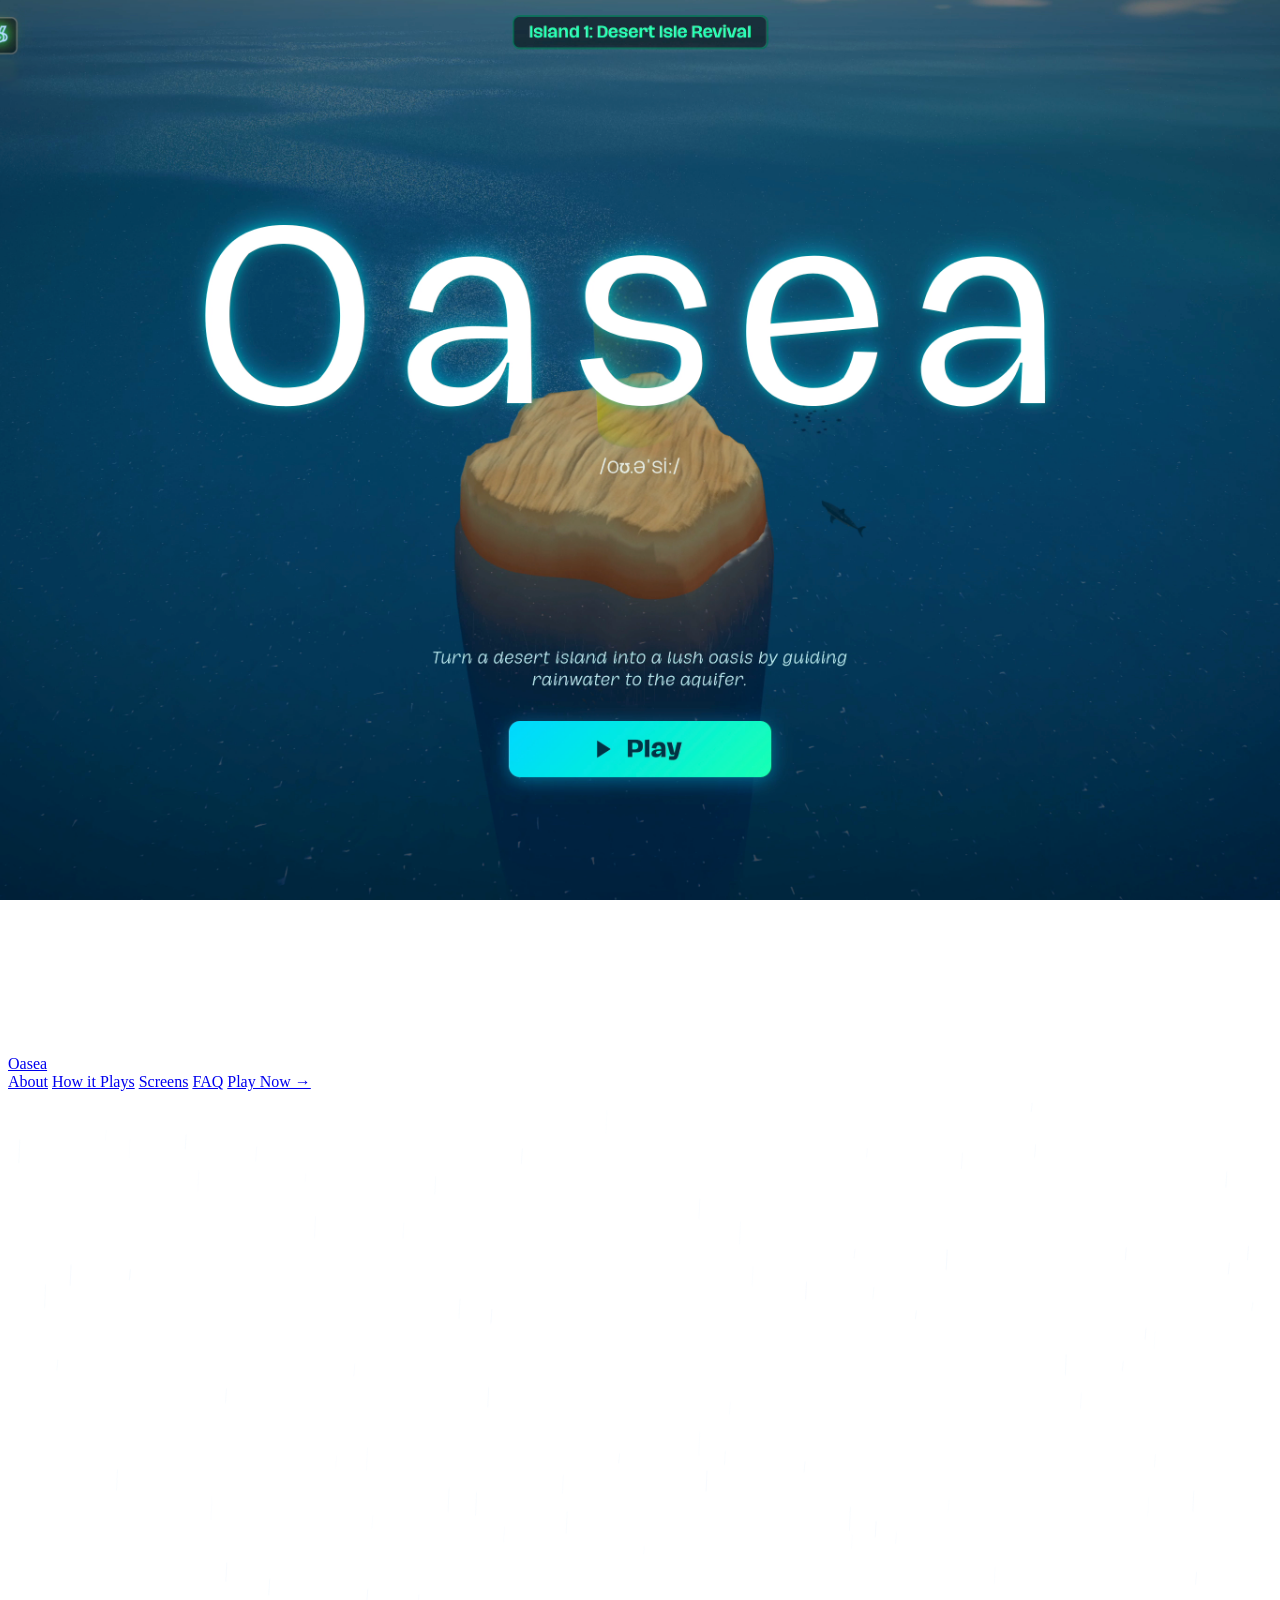
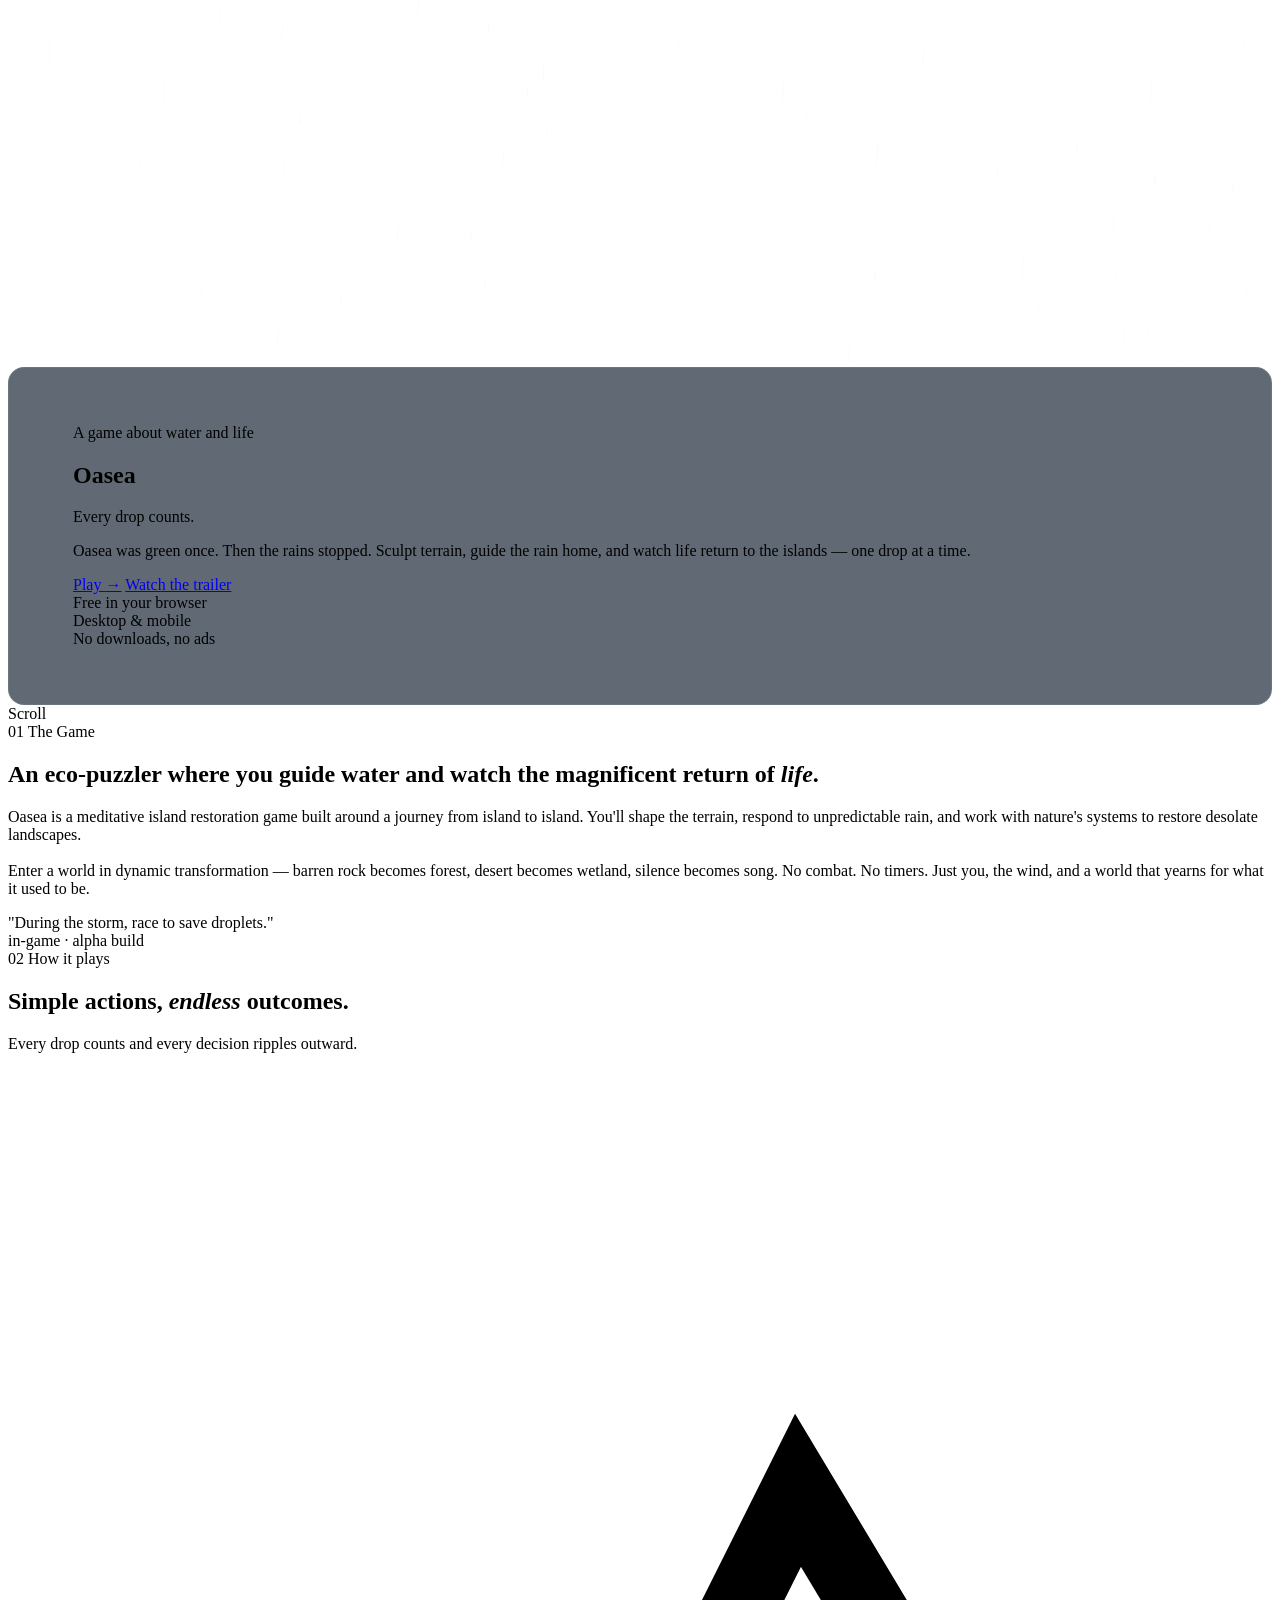
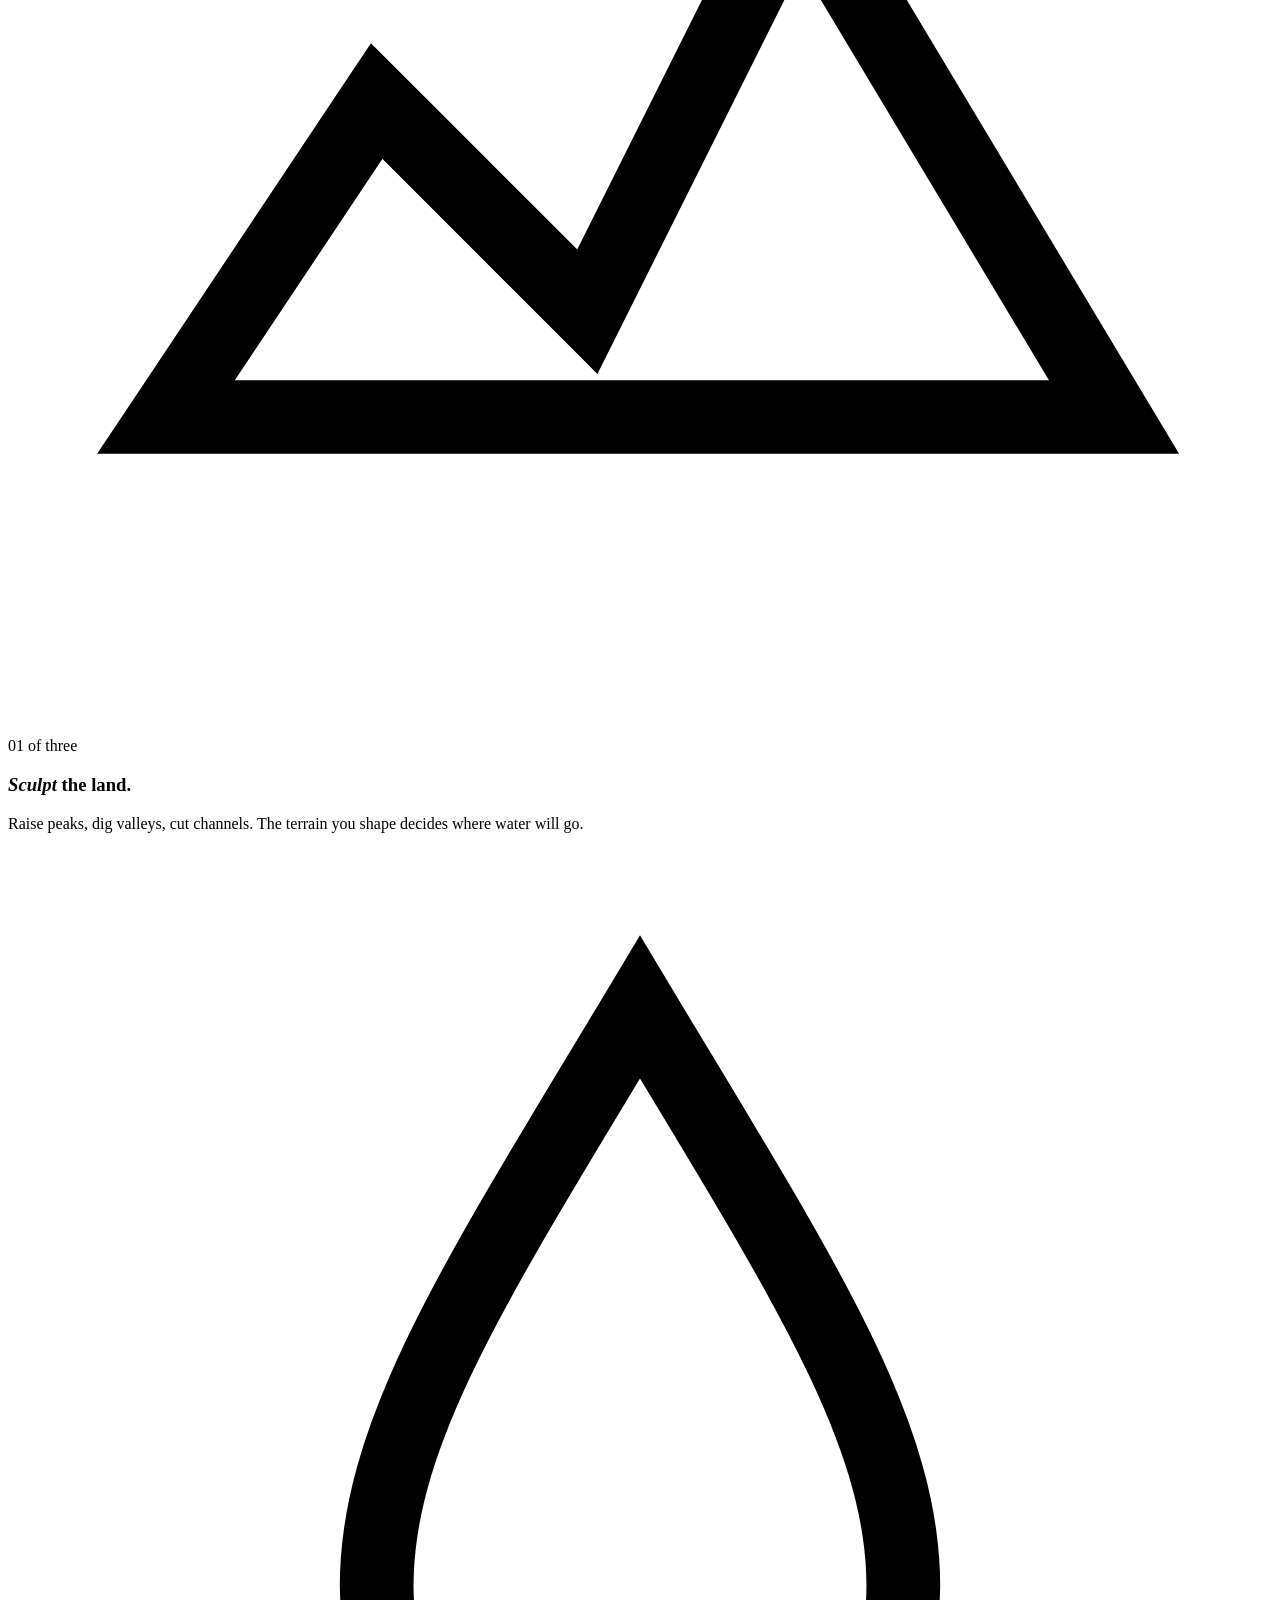
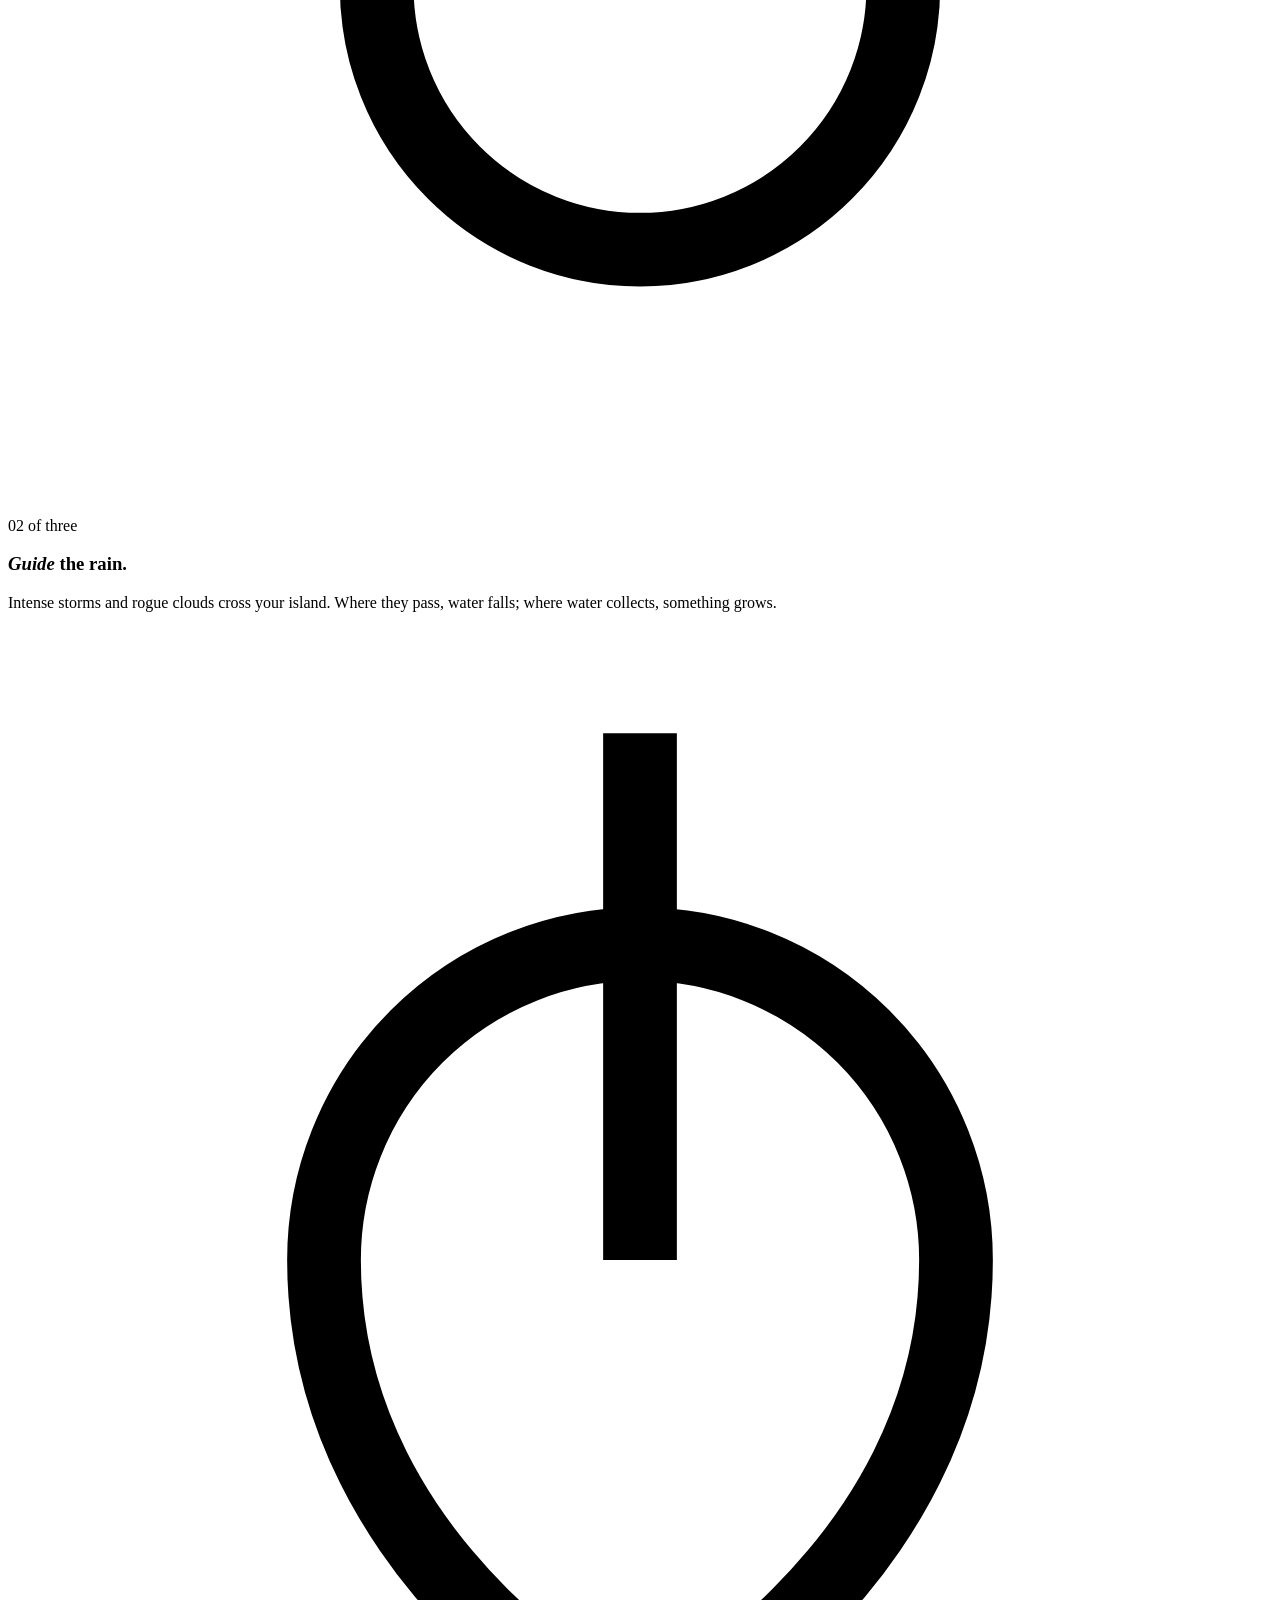
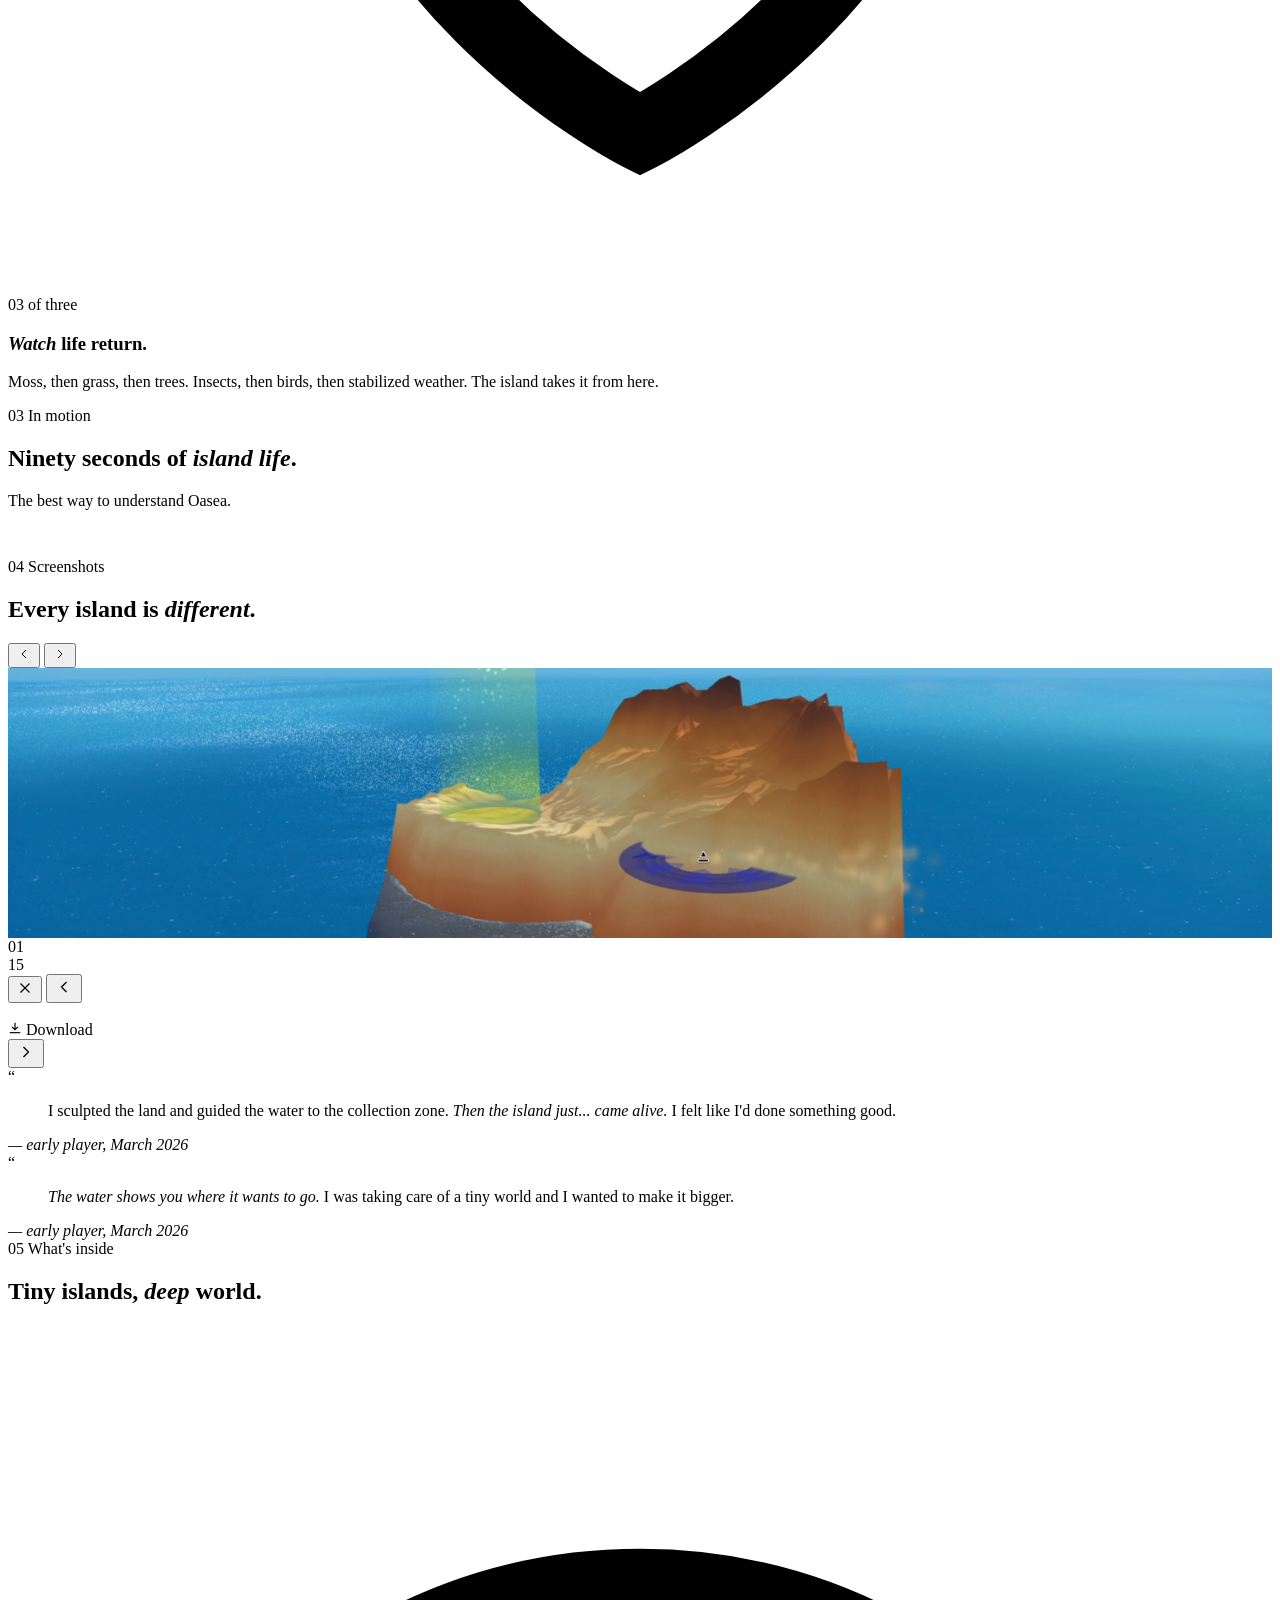
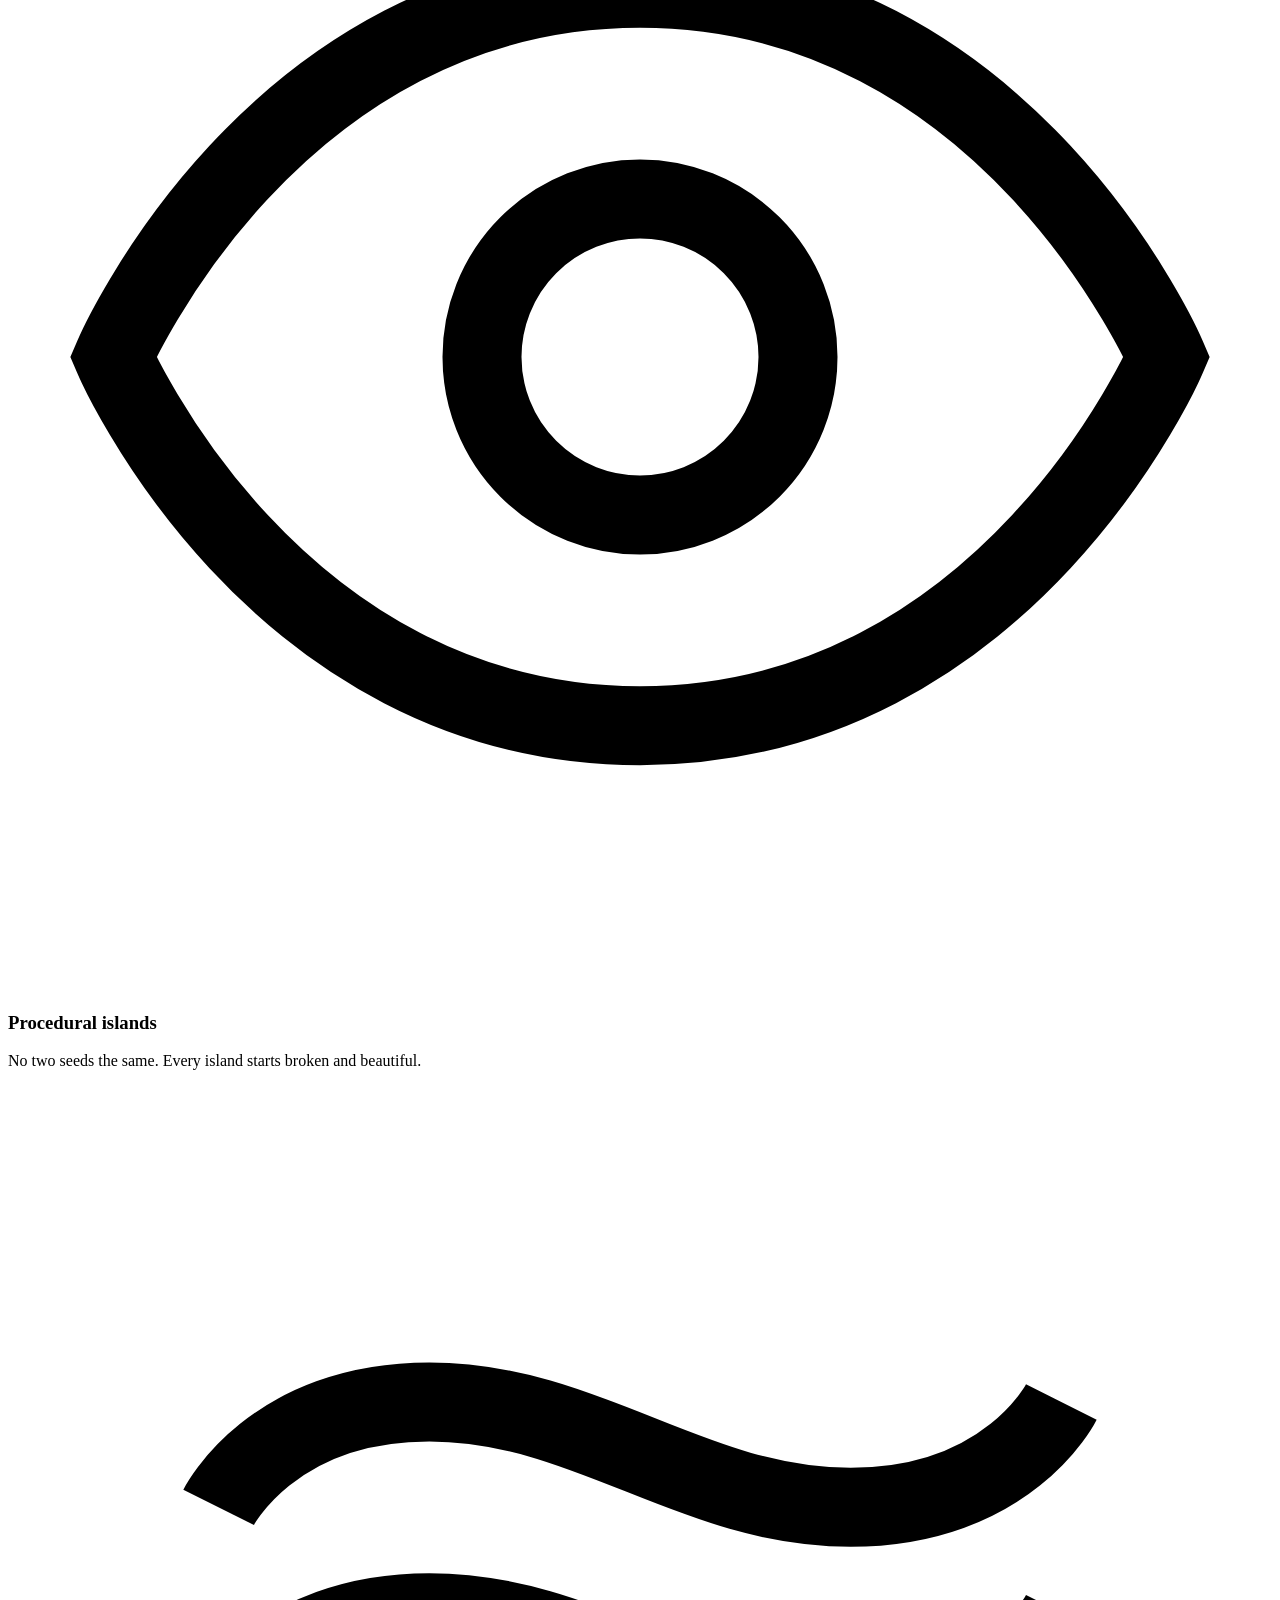
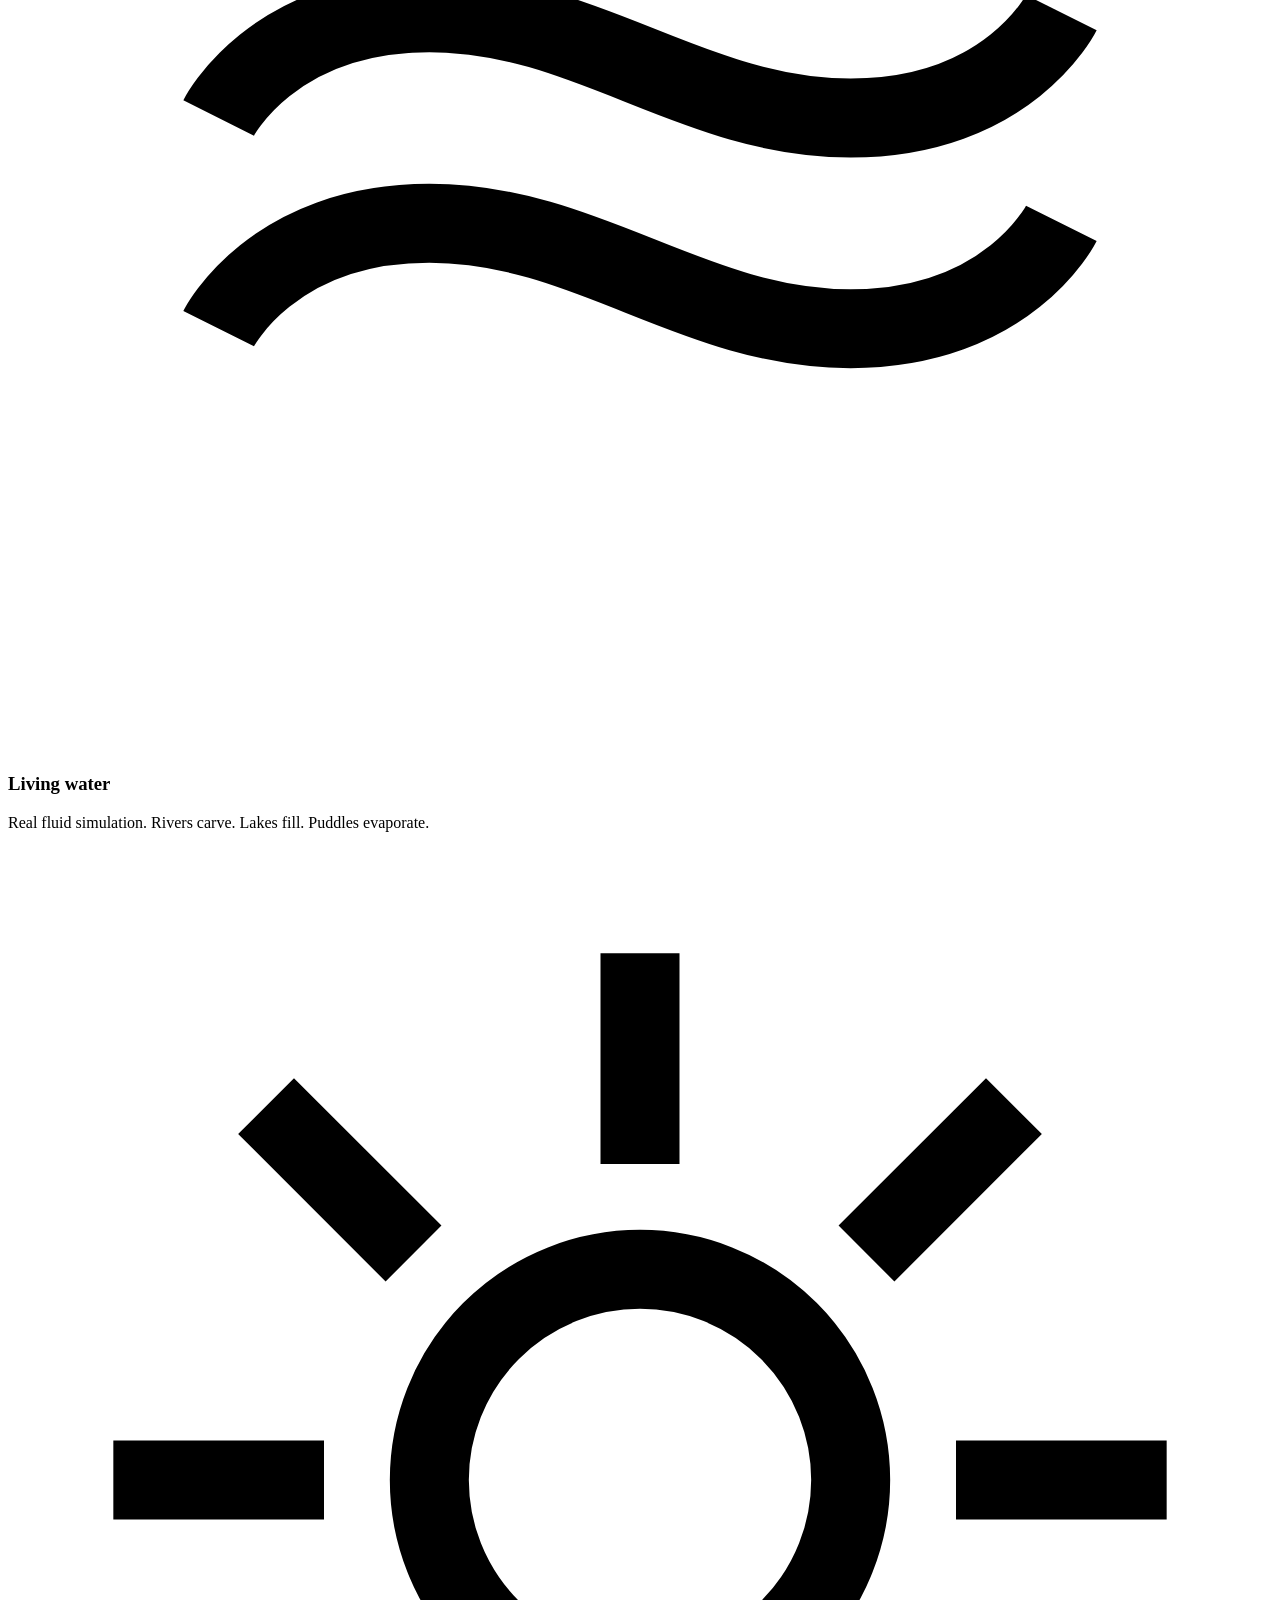
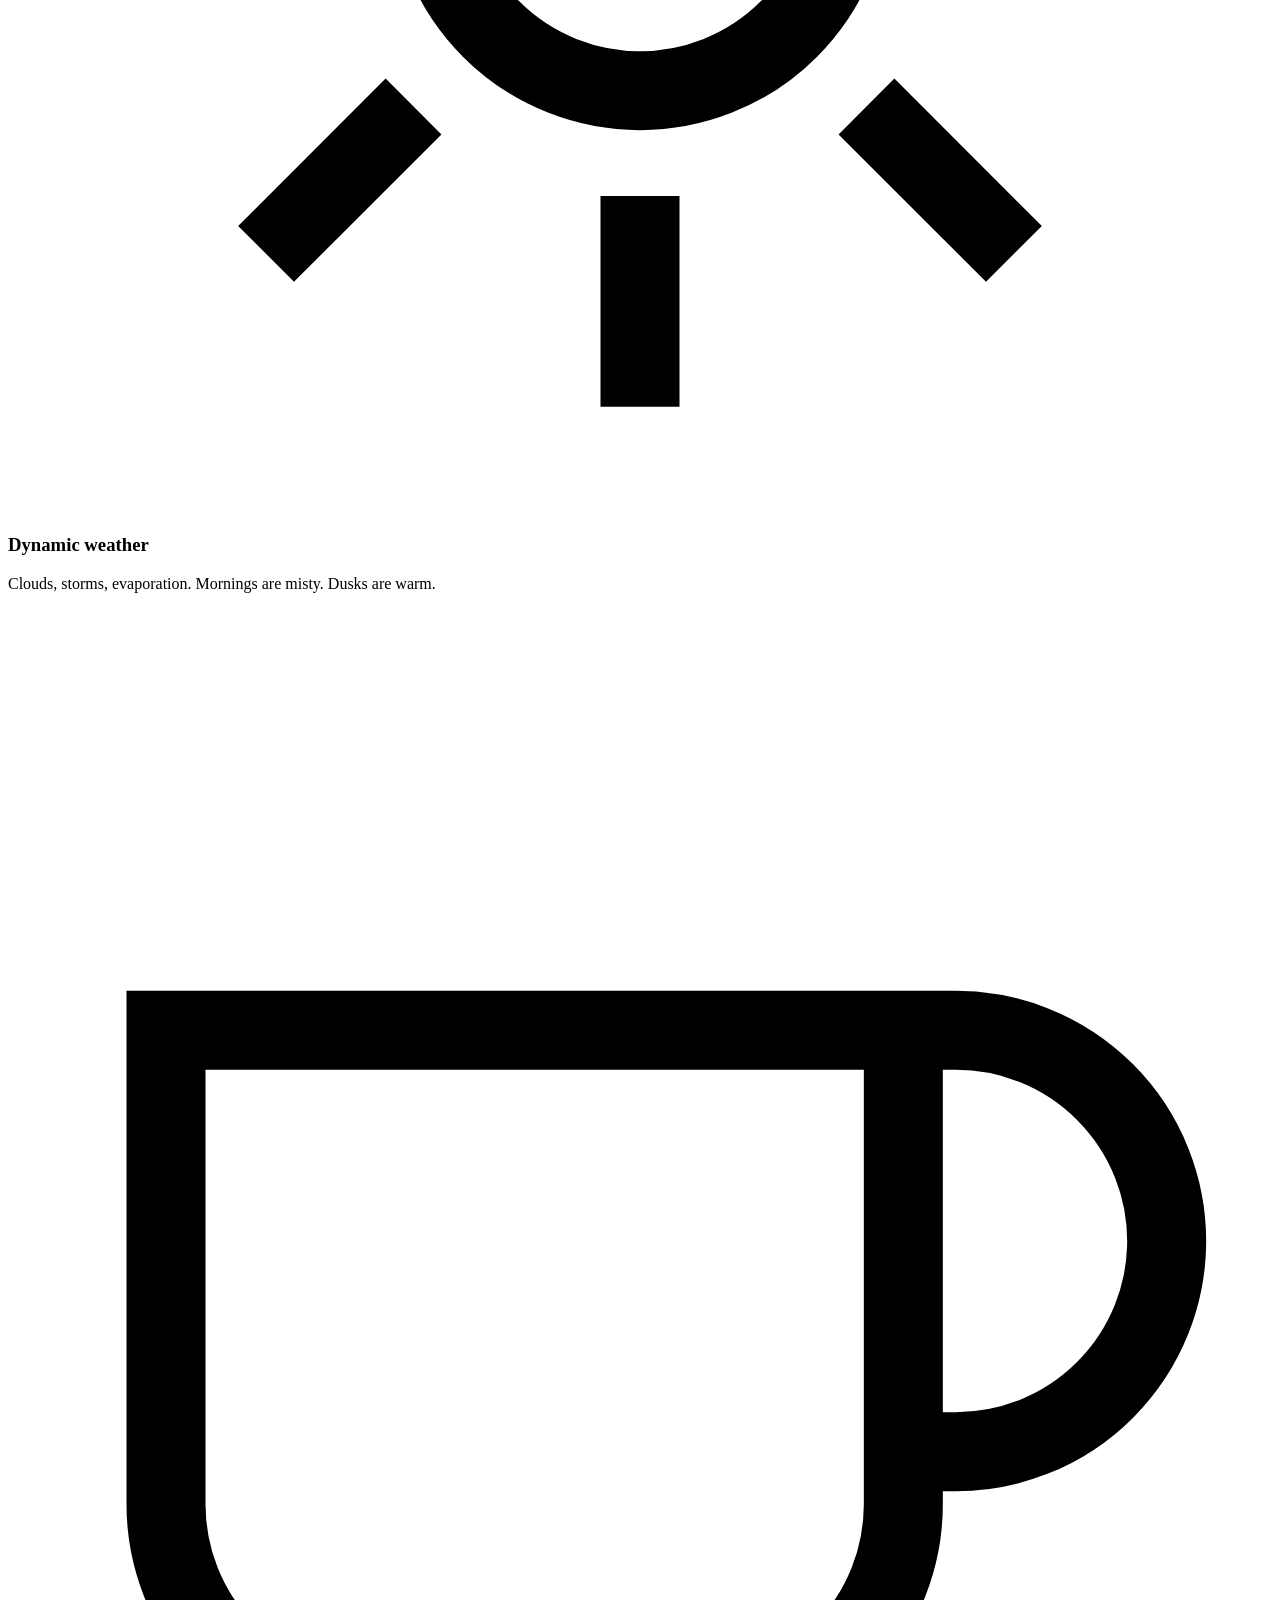
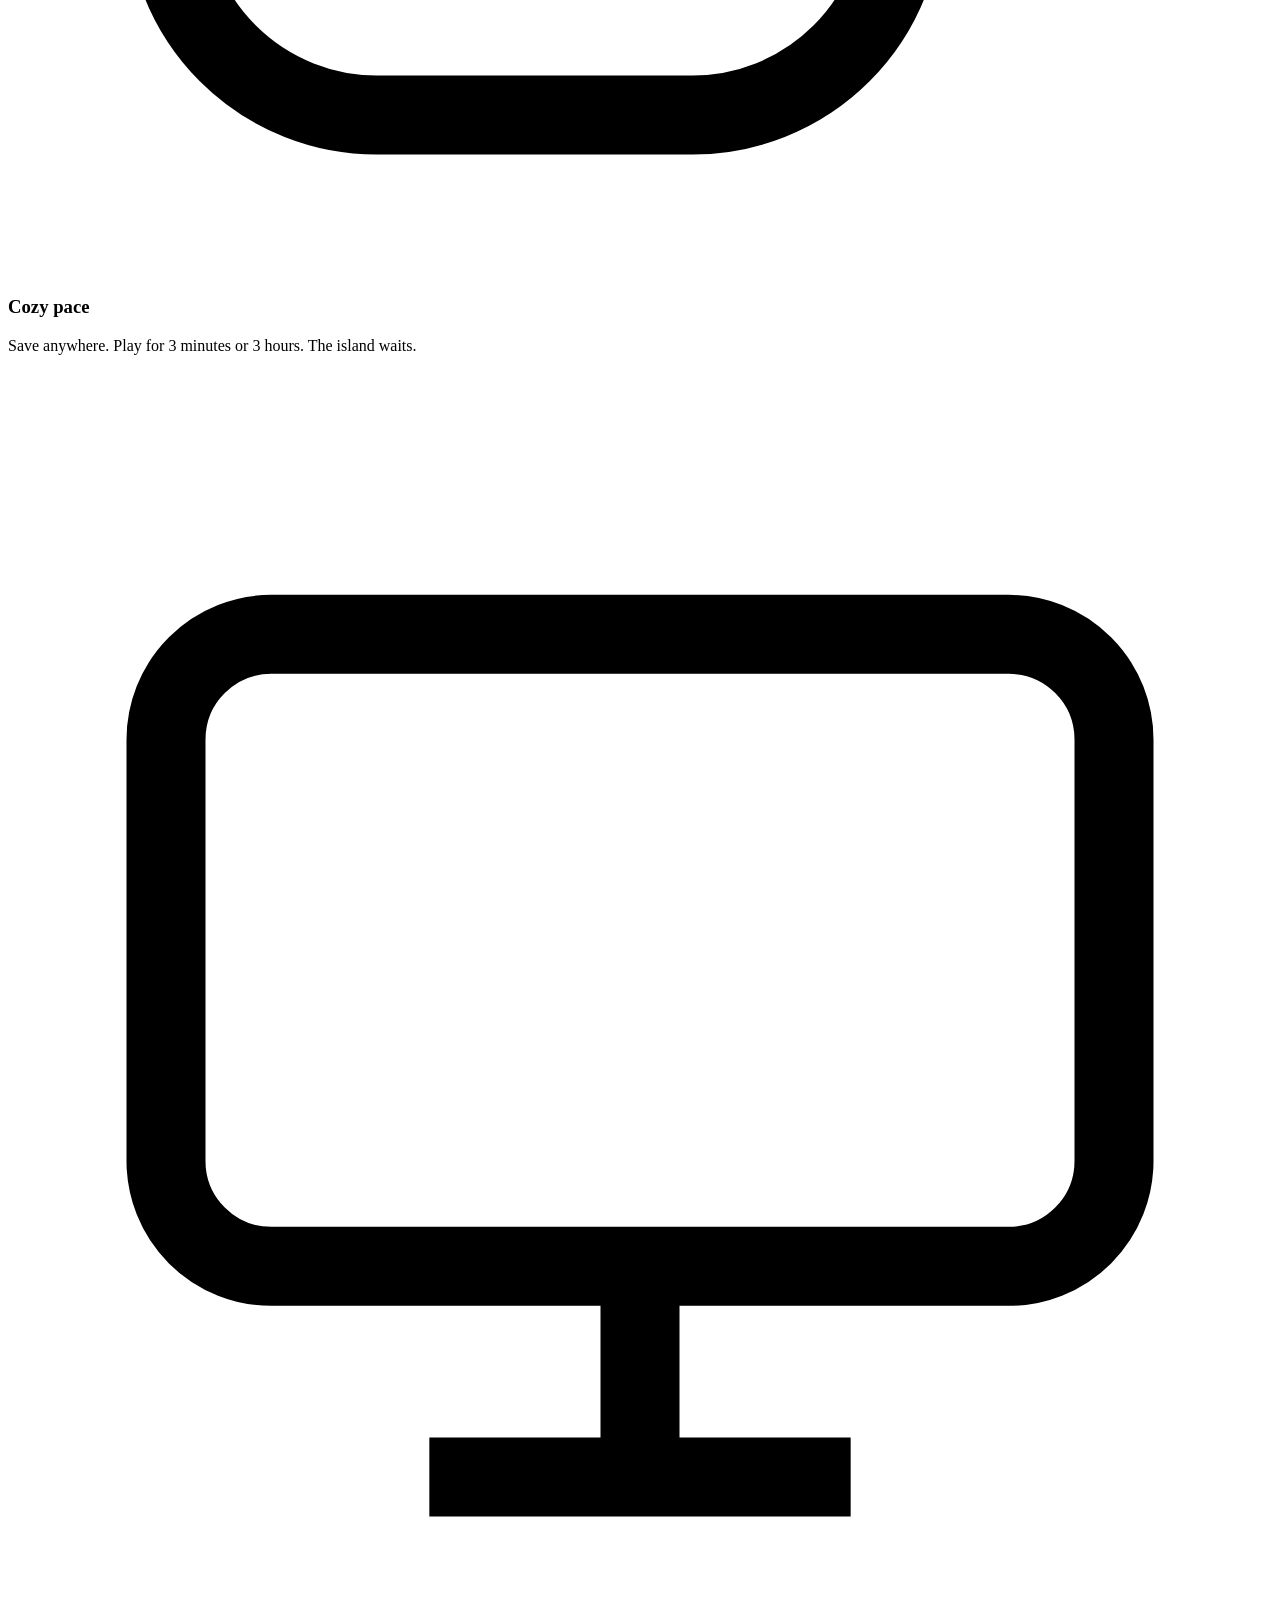
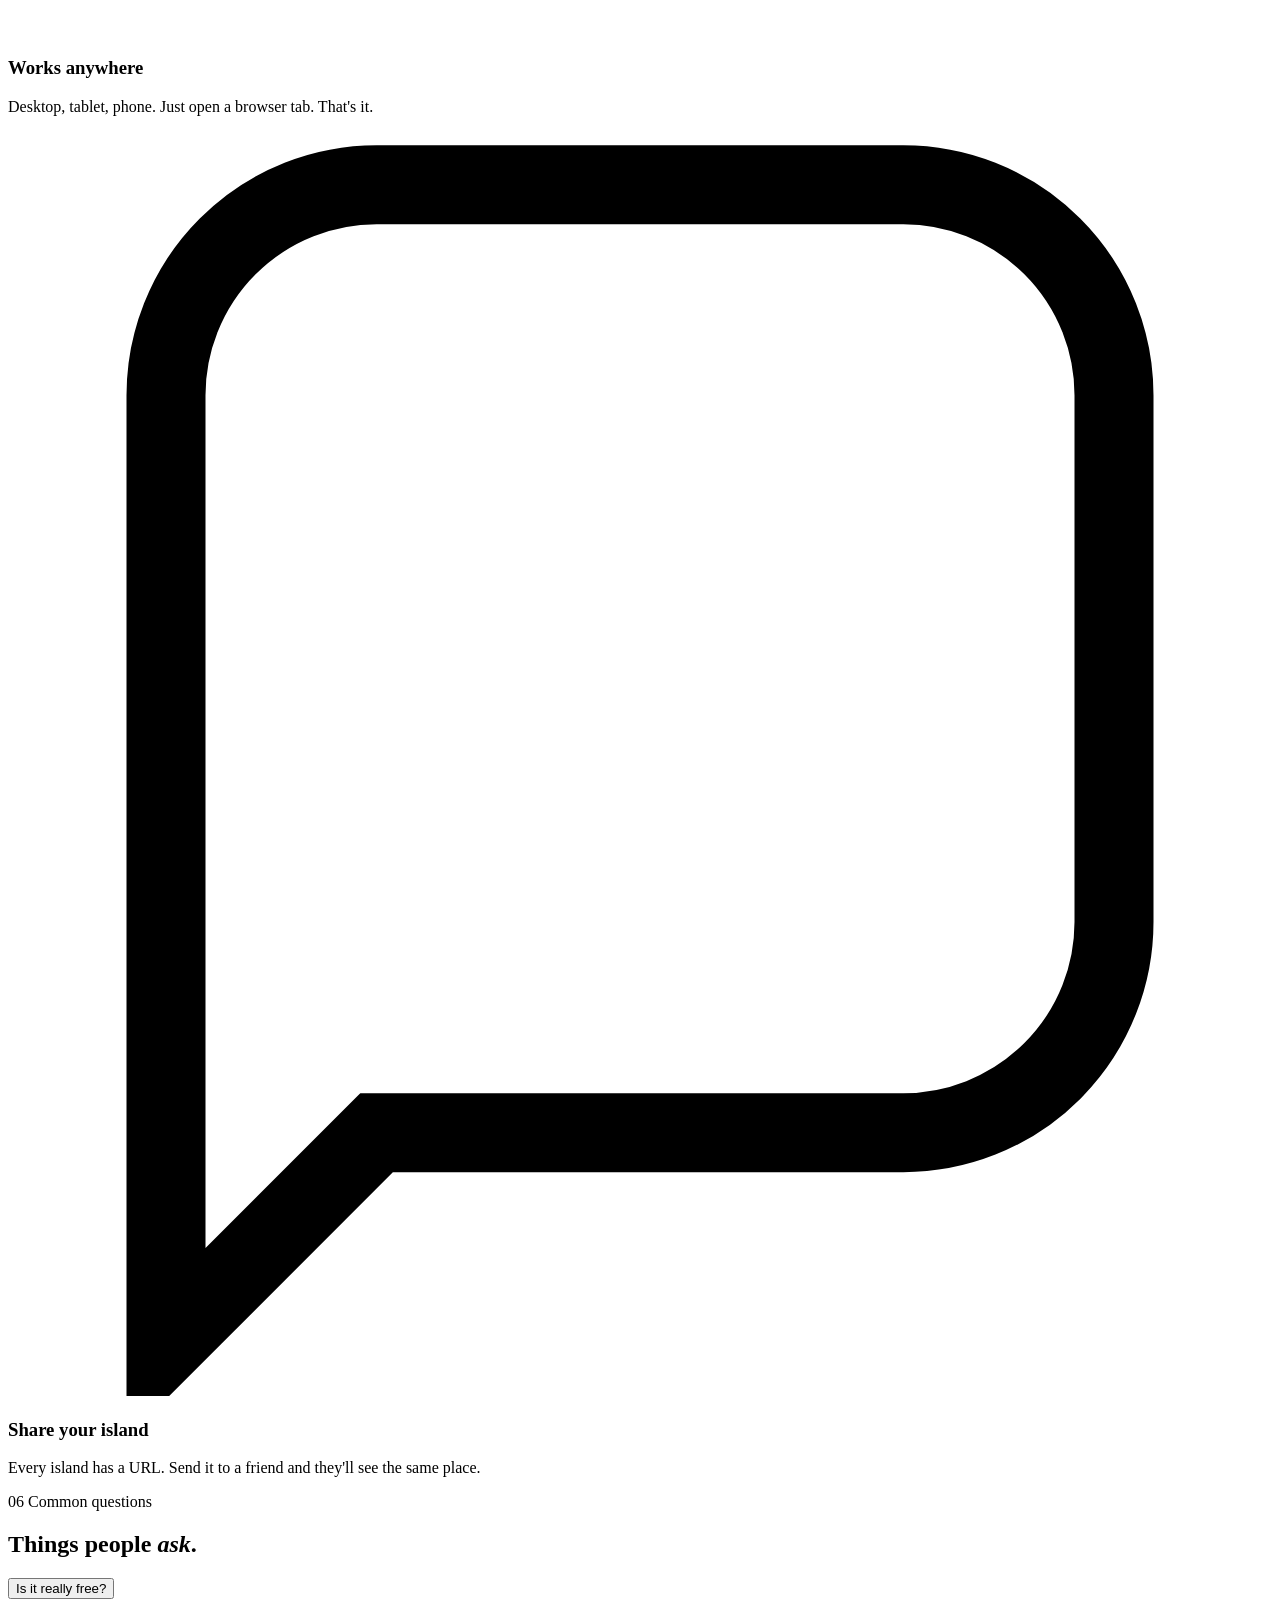
==== about.html @ 09962c12 "about and press-kit" ====
<!DOCTYPE html>
<html lang="en">
<head>
<meta charset="UTF-8">
<meta name="viewport" content="width=device-width, initial-scale=1.0">
<title>Oasea — About</title>
<meta name="description" content="Oasea is a game about water and regeneration. Sculpt terrain, guide the rain, watch life return. Free in your browser.">
<script src="https://code.iconify.design/2/2.0.0/iconify.min.js"></script>
<link rel="stylesheet" href="css/about.css">
</head>
<body>

<!-- NAV -->
<nav class="topnav" id="topnav">
  <a href="#" class="brand">
    <img class="dot" src="img/logo/oasea-logo_drop-icon-white.svg" alt="">
    <span>Oasea</span>
  </a>
  <div class="nav-links">
    <a href="#what">About</a>
    <a href="#loop">How it Plays</a>
    <a href="#gallery">Screens</a>
    <a href="#faq">FAQ</a>
    <a href="https://play.oasea.earth" class="nav-play">Play Now →</a>
  </div>
</nav>

<!-- HERO -->
<section class="hero" id="top">
  <div class="hero-bg" aria-hidden="true">
    <img src="img/about/island-bg.webp" alt="" style="position:absolute;inset:0;width:100%;height:100%;object-fit:cover;opacity:0.45;">
  </div>
  <div class="hero-scrim" aria-hidden="true"></div>
  <canvas id="rain-canvas" aria-hidden="true"></canvas>

  <div class="hero-inner" style="background:rgba(13,27,42,0.65);border-radius:16px;padding:clamp(32px,5vw,56px) clamp(28px,6vw,64px);border:1px solid rgba(232,244,248,0.07);">
    <span class="eyebrow">A game about water and life</span>
    <h1>Oasea</h1>
    <p class="tagline">Every drop counts.</p>
    <p class="pitch">Oasea was green once. Then the rains stopped. Sculpt terrain, guide the rain home, and watch life return to the islands — one drop at a time.</p>
    <div class="cta-row">
      <a href="https://play.oasea.earth" class="btn-primary">Play <span class="arrow">→</span></a>
      <a href="#trailer" class="btn-ghost">Watch the trailer</a>
    </div>
    <div class="hero-meta">
      <div><span class="dot"></span> Free in your browser</div>
      <div><span class="dot"></span> Desktop &amp; mobile</div>
      <div><span class="dot"></span> No downloads, no ads</div>
    </div>
  </div>

  <div class="scroll-cue" aria-hidden="true" style="bottom:10px;">
    <span>Scroll</span>
    <div class="line"></div>
  </div>
</section>

<!-- WHAT IS OASEA -->
<section class="section-light" id="what">
  <div class="wrap">
    <div class="what-grid">
      <div class="what-text">
        <div class="section-label"><span class="num">01</span> The Game</div>
        <h2 class="section-title">An eco-puzzler where you guide water and watch the magnificent return of <em>life</em>.</h2>
        <p class="lede">Oasea is a meditative island restoration game built around a journey from island to island. You'll shape the terrain, respond to unpredictable rain, and work with nature's systems to restore desolate landscapes.</p>
        <p class="lede" style="margin-top: 18px;">Enter a world in dynamic transformation — barren rock becomes forest, desert becomes wetland, silence becomes song. No combat. No timers. Just you, the wind, and a world that yearns for what it used to be.</p>
      </div>
      <div>
        <div class="floating-card">
          <img src="img/about/sculpt-rain.png" alt="Sculpting terrain in the rain" style="position:absolute;inset:0;width:100%;height:100%;object-fit:cover;display:block;">
          <div class="caption">"During the storm, race to save droplets."</div>
          <div class="label">in-game · alpha build</div>
        </div>
      </div>
    </div>
  </div>
</section>

<!-- CORE LOOP -->
<section class="section-light" id="loop" style="padding-top: 0;">
  <div class="wrap">
    <div class="section-label"><span class="num">02</span> How it plays</div>
    <h2 class="section-title">Simple actions, <em>endless</em> outcomes.</h2>
    <p class="lede">Every drop counts and every decision ripples outward.</p>

    <div class="loop-grid">
      <div class="loop-card">
        <svg class="loop-icon" viewBox="0 0 24 24" fill="none" stroke="currentColor" stroke-width="1.4"><path d="M3 18l4-6 4 4 4-8 6 10H3z"/></svg>
        <div class="loop-step">01 <span class="of">of three</span></div>
        <h3><em>Sculpt</em> the land.</h3>
        <p>Raise peaks, dig valleys, cut channels. The terrain you shape decides where water will go.</p>
      </div>
      <div class="loop-card">
        <svg class="loop-icon" viewBox="0 0 24 24" fill="none" stroke="currentColor" stroke-width="1.4"><path d="M12 3c-3 5-5 8-5 11a5 5 0 0 0 10 0c0-3-2-6-5-11z"/></svg>
        <div class="loop-step">02 <span class="of">of three</span></div>
        <h3><em>Guide</em> the rain.</h3>
        <p>Intense storms and rogue clouds cross your island. Where they pass, water falls; where water collects, something grows.</p>
      </div>
      <div class="loop-card">
        <svg class="loop-icon" viewBox="0 0 24 24" fill="none" stroke="currentColor" stroke-width="1.4"><path d="M12 21C12 21 6 18 6 12a6 6 0 0 1 12 0c0 6-6 9-6 9z"/><line x1="12" y1="2" x2="12" y2="12"/></svg>
        <div class="loop-step">03 <span class="of">of three</span></div>
        <h3><em>Watch</em> life return.</h3>
        <p>Moss, then grass, then trees. Insects, then birds, then stabilized weather. The island takes it from here.</p>
      </div>
    </div>
  </div>
</section>

<!-- TRAILER -->
<section class="section-night" id="trailer">
  <div class="wrap">
    <div class="section-label"><span class="num">03</span> In motion</div>
    <h2 class="section-title">Ninety seconds of <em>island life</em>.</h2>
    <p class="lede" style="margin-bottom: 48px;">The best way to understand Oasea.</p>

    <div class="video-wrap" role="button" tabindex="0" aria-label="Play Oasea trailer">
      <img src="img/about/splash-2.png" alt="" style="position:absolute;inset:0;width:100%;height:100%;object-fit:cover;display:block;">
      <div class="play-button" aria-hidden="true"><span class="ring"></span></div>
    </div>
  </div>
</section>

<!-- GALLERY -->
<section class="section-night-2" id="gallery">
  <div class="wrap">
    <div class="gallery-header">
      <div>
        <div class="section-label"><span class="num">04</span> Screenshots</div>
        <h2 class="section-title">Every island is <em>different</em>.</h2>
      </div>
      <div class="gallery-nav">
        <button id="g-prev" aria-label="Previous">
          <svg width="16" height="16" viewBox="0 0 24 24" fill="none" stroke="currentColor" stroke-width="1.5"><path d="M15 18l-6-6 6-6"/></svg>
        </button>
        <button id="g-next" aria-label="Next">
          <svg width="16" height="16" viewBox="0 0 24 24" fill="none" stroke="currentColor" stroke-width="1.5"><path d="M9 18l6-6-6-6"/></svg>
        </button>
      </div>
    </div>

    <div class="marquee">
      <div class="marquee-track" id="marquee-track">
        <!-- filled by JS -->
      </div>
    </div>

    <div class="gallery-counter">
      <span id="g-current">01</span>
      <div class="bar"><span id="g-bar"></span></div>
      <span id="g-total">08</span>
    </div>
  </div>
</section>

<!-- LIGHTBOX -->
<div id="lightbox" aria-modal="true" role="dialog" aria-label="Screenshot viewer">
  <div id="lightbox-backdrop"></div>
  <button id="lightbox-close" aria-label="Close">
    <svg width="18" height="18" viewBox="0 0 24 24" fill="none" stroke="currentColor" stroke-width="1.5"><path d="M18 6L6 18M6 6l12 12"/></svg>
  </button>
  <button id="lightbox-prev" aria-label="Previous">
    <svg width="20" height="20" viewBox="0 0 24 24" fill="none" stroke="currentColor" stroke-width="1.5"><path d="M15 18l-6-6 6-6"/></svg>
  </button>
  <div id="lightbox-content">
    <img id="lightbox-img" src="" alt="">
    <div id="lightbox-caption">
      <span id="lightbox-title"></span>
      <span id="lightbox-meta"></span>
      <a id="lightbox-dl" download aria-label="Download image">
        <svg width="14" height="14" viewBox="0 0 24 24" fill="none" stroke="currentColor" stroke-width="2"><path d="M12 3v10M7 10l5 5 5-5"/><path d="M3 20h18"/></svg>
        Download
      </a>
    </div>
  </div>
  <button id="lightbox-next" aria-label="Next">
    <svg width="20" height="20" viewBox="0 0 24 24" fill="none" stroke="currentColor" stroke-width="1.5"><path d="M9 18l6-6-6-6"/></svg>
  </button>
</div>

<!-- QUOTE / STORY -->
<section class="section-night-2" id="story" style="padding-top: 0;">
  <div class="wrap">
    <div class="quotes-row">
      <div class="quote-wrap" style="text-align:left;">
        <div class="mark">&ldquo;</div>
        <blockquote>I sculpted the land and guided the water to the collection zone. <em>Then the island just... came alive.</em>  I felt like I'd done something good.</blockquote>
        <cite>— early player, March 2026</cite>
      </div>
      <div class="quote-wrap" style="text-align:left;">
        <div class="mark">&ldquo;</div>
        <blockquote><em>The water shows you where it wants to go.</em> I was taking care of a tiny world and I wanted to make it bigger.</blockquote>
        <cite>— early player, March 2026</cite>
      </div>
    </div>
  </div>
</section>

<!-- FEATURES -->
<section class="section-light" id="features">
  <div class="wrap">
    <div class="section-label"><span class="num">05</span> What's inside</div>
    <h2 class="section-title">Tiny islands, <em>deep</em> world.</h2>

    <div class="features-grid">
      <div class="feature">
        <svg class="feature-icon" viewBox="0 0 24 24" fill="none" stroke="currentColor" stroke-width="1.5"><path d="M2 12s3-7 10-7 10 7 10 7-3 7-10 7-10-7-10-7z"/><circle cx="12" cy="12" r="3"/></svg>
        <h3>Procedural islands</h3>
        <p>No two seeds the same. Every island starts broken and beautiful.</p>
      </div>
      <div class="feature">
        <svg class="feature-icon" viewBox="0 0 24 24" fill="none" stroke="currentColor" stroke-width="1.5"><path d="M4 16s1-2 4-2 5 2 8 2 4-2 4-2"/><path d="M4 12s1-2 4-2 5 2 8 2 4-2 4-2"/><path d="M4 8s1-2 4-2 5 2 8 2 4-2 4-2"/></svg>
        <h3>Living water</h3>
        <p>Real fluid simulation. Rivers carve. Lakes fill. Puddles evaporate.</p>
      </div>
      <div class="feature">
        <svg class="feature-icon" viewBox="0 0 24 24" fill="none" stroke="currentColor" stroke-width="1.5"><path d="M12 2v4M12 18v4M4.9 4.9l2.8 2.8M16.3 16.3l2.8 2.8M2 12h4M18 12h4M4.9 19.1l2.8-2.8M16.3 7.7l2.8-2.8"/><circle cx="12" cy="12" r="4"/></svg>
        <h3>Dynamic weather</h3>
        <p>Clouds, storms, evaporation. Mornings are misty. Dusks are warm.</p>
      </div>
      <div class="feature">
        <svg class="feature-icon" viewBox="0 0 24 24" fill="none" stroke="currentColor" stroke-width="1.5"><path d="M17 8h1a4 4 0 0 1 0 8h-1M3 8h14v9a4 4 0 0 1-4 4H7a4 4 0 0 1-4-4V8z"/></svg>
        <h3>Cozy pace</h3>
        <p>Save anywhere. Play for 3 minutes or 3 hours. The island waits.</p>
      </div>
      <div class="feature">
        <svg class="feature-icon" viewBox="0 0 24 24" fill="none" stroke="currentColor" stroke-width="1.5"><rect x="3" y="5" width="18" height="12" rx="2"/><path d="M8 21h8"/><path d="M12 17v4"/></svg>
        <h3>Works anywhere</h3>
        <p>Desktop, tablet, phone. Just open a browser tab. That's it.</p>
      </div>
      <div class="feature">
        <svg class="feature-icon" viewBox="0 0 24 24" fill="none" stroke="currentColor" stroke-width="1.5"><path d="M21 15a4 4 0 0 1-4 4H7l-4 4V5a4 4 0 0 1 4-4h10a4 4 0 0 1 4 4z"/></svg>
        <h3>Share your island</h3>
        <p>Every island has a URL. Send it to a friend and they'll see the same place.</p>
      </div>
    </div>
  </div>
</section>

<!-- FAQ -->
<section class="section-night" id="faq">
  <div class="wrap-narrow">
    <div class="section-label"><span class="num">06</span> Common questions</div>
    <h2 class="section-title">Things people <em>ask</em>.</h2>

    <div class="faq-list" id="faq-list">
      <div class="faq-item open">
        <button class="faq-q"><span>Is it really free?</span><span class="sign"></span></button>
        <div class="faq-a">Yes. Oasea is free to play in any modern browser. No ads, no tracking, no account required. If you love it, there's additional content for purchase. That's the whole business model.</div>
      </div>
      <div class="faq-item">
        <button class="faq-q"><span>Does it save my progress?</span><span class="sign"></span></button>
        <div class="faq-a">Your progress saves locally in your browser automatically. If you create an account (optional, free), it syncs across devices and gets a recovery URL.</div>
      </div>
      <div class="faq-item">
        <button class="faq-q"><span>Will it run on my phone?</span><span class="sign"></span></button>
        <div class="faq-a">If your phone is from the last five years or so, yes. We test on iOS 15+ and Android 10+. It plays beautifully on tablets and desktop.</div>
      </div>
      <div class="faq-item">
        <button class="faq-q"><span>How long is it?</span><span class="sign"></span></button>
        <div class="faq-a">There's approximately 30-45 mins of story mode, then another hour of bonus levels. Most players hit their first restored island in 2–3 minutes. After that, there are daily challenges, and optional level-packs.</div>
      </div>
      <div class="faq-item">
        <button class="faq-q"><span>Who made this?</span><span class="sign"></span></button>
        <div class="faq-a">A very small team at Dlightning Studios. We spent three years crafting an experience that met our standards for quality and accessibility. Additional credits are in the game menu.</div>
      </div>
      <div class="faq-item">
        <button class="faq-q"><span>Is there a mobile app?</span><span class="sign"></span></button>
        <div class="faq-a">Kinda. The browser version works great on all of your internet connected devices. A progressive web app (PWA) install is available, which makes it feel just like a native app.</div>
      </div>
    </div>
  </div>
</section>

<!-- CLOSING / PLAY -->
<section class="section-night-2 closing" id="play">
  <h2>Ready when <em>you are</em>.</h2>
  <p>Visit an island. Wait for the rain. See life return.</p>
  <div class="cta-row" style="justify-content:center;">
    <a href="https://play.oasea.earth" class="btn-primary">Play Oasea <span class="arrow">→</span></a>
    <a href="https://www.instagram.com/oasea_islands/" class="btn-ghost" target="_blank" rel="noopener">
      <span class="iconify" data-icon="mdi:instagram" style="font-size:16px;"></span>
      Follow along
    </a>
  </div>
</section>

<!-- FOOTER -->
<footer>
  <div class="footer-grid">
    <div class="footer-brand">
      <div class="mark">Oasea</div>
      <div class="tag">Every drop counts.</div>
    </div>
    <div>
      <h4>The Game</h4>
      <ul>
        <li><a href="https://play.oasea.earth">Play now</a></li>
        <li><a href="#what">About</a></li>
        <li><a href="#loop">How it plays</a></li>
        <li><a href="#gallery">Screenshots</a></li>
      </ul>
    </div>
    <div>
      <h4>Community</h4>
      <ul>
        <li><a href="https://www.instagram.com/oasea_islands/" target="_blank" rel="noopener">Instagram</a></li>
        <li><a href="#">Discord</a></li>
        <li><a href="#">Share an island</a></li>
      </ul>
    </div>
    <div>
      <h4>Resources</h4>
      <ul>
        <li><a href="press-kit.html">Press kit</a></li>
        <li><a href="/cdn-cgi/l/email-protection#f78785928484b7939b9e909f83999e9990d9988590">Contact</a></li>
        <li><a href="#">Privacy</a></li>
      </ul>
    </div>
  </div>
  <div class="footer-bottom">
    <span>© 2026 Dlightning Studios</span>
    <span>Launched Earth Day, 2026</span>
  </div>
</footer>

<!-- TWEAKS PANEL -->
<div id="tweaks-panel">
  <h4>Tweaks</h4>

  <div class="tweak-row">
    <label>Hero theme</label>
    <div class="tweak-seg" data-key="theme">
      <button data-v="cinematic">Cinematic</button>
      <button data-v="dusk">Dusk</button>
      <button data-v="dawn">Dawn</button>
    </div>
  </div>

  <div class="tweak-row">
    <label>Gallery treatment</label>
    <div class="tweak-seg" data-key="gallery">
      <button data-v="marquee">Marquee</button>
      <button data-v="focus">Focus</button>
      <button data-v="grid">Grid</button>
    </div>
  </div>

  <div class="tweak-row">
    <label>Copy tone</label>
    <div class="tweak-seg" data-key="tone">
      <button data-v="poetic">Poetic</button>
      <button data-v="plain">Plain</button>
    </div>
  </div>

  <div class="tweak-toggle">
    <label style="font-size:10px; letter-spacing:0.2em; text-transform:uppercase; color:rgba(232,244,248,0.5);">Rain</label>
    <div class="tweak-switch on" data-key="rain"></div>
  </div>
</div>

<script data-cfasync="false" src="/cdn-cgi/scripts/5c5dd728/cloudflare-static/email-decode.min.js"></script><script>
  /* ==========================================
     TWEAKABLE DEFAULTS (persisted by host)
     ========================================== */
  const TWEAK_DEFAULTS = /*EDITMODE-BEGIN*/{
    "theme": "cinematic",
    "gallery": "marquee",
    "tone": "poetic",
    "rain": true
  }/*EDITMODE-END*/;

  const state = { ...TWEAK_DEFAULTS };

  /* ==========================================
     SCREENSHOT PLACEHOLDERS
     ========================================== */
  const SHOTS = [
    { title: "Rain over the gap",          meta: "Weather",    img: "img/about/gap-rain.png" },
    { title: "Water pools from above",    meta: "Hydrology",  img: "img/about/birds-eye-pools.png" },
    { title: "Golden hour",               meta: "Scenic",     img: "img/about/golden-hour-sculpt.png" },
    { title: "Manta rays and rainbow",    meta: "Wildlife",   img: "img/about/manta-rainbow.png" },
    { title: "Whales passing by",         meta: "Wildlife",   img: "img/about/whales-magic.png" },
    { title: "Volcanic night chain",      meta: "Lava",       img: "img/about/lava-night-chain.png" },
    { title: "Flight to the island",      meta: "Wildlife",   img: "img/about/flight-to-island.png" },
    { title: "Ancient stepwell",          meta: "Discovery",  img: "img/about/stepwell-golden.png" },
    { title: "Red ring incoming",         meta: "Puzzle",     img: "img/about/red-ring-hit.png" },
    { title: "Sailing down the cliff",    meta: "Scenic",     img: "img/about/sail-down-cliff.png" },
    { title: "Hydro interior",            meta: "Hydrology",  img: "img/about/hydro-interior.png" },
    { title: "Stone barge",               meta: "Scenic",     img: "img/about/stone-barge.png" },
    { title: "Night adrift",               meta: "Scenic",     img: "img/about/adrift-night.png" },
    { title: "Whales in the deep",         meta: "Wildlife",   img: "img/about/whale-deep.png" },
    { title: "Sculpting away",         meta: "Scenic",   img: "img/about/sculpt-up.png" },
  ];

  /* ==========================================
     BUILD GALLERY
     ========================================== */
  const track = document.getElementById('marquee-track');
  SHOTS.forEach((s, i) => {
    const el = document.createElement('div');
    el.className = 'shot';
    el.innerHTML = `
      <img src="${s.img}" alt="${s.title}" style="position:absolute;inset:0;width:100%;height:100%;object-fit:cover;display:block;">
      <a class="shot-dl" href="${s.img}" download title="Download ${s.title}" style="position:absolute;top:12px;right:12px;width:32px;height:32px;border-radius:50%;background:rgba(13,27,42,0.6);border:1px solid rgba(232,244,248,0.2);display:flex;align-items:center;justify-content:center;color:var(--foam);opacity:0;transition:opacity 0.2s ease;">
        <svg width="14" height="14" viewBox="0 0 24 24" fill="none" stroke="currentColor" stroke-width="2"><path d="M12 3v10M7 10l5 5 5-5"/><path d="M3 20h18"/></svg>
      </a>
      <div class="shot-cap">
        <span class="cap-title">${s.title}</span>
        <span class="cap-meta">${s.meta}</span>
      </div>`;
    track.appendChild(el);
  });
  document.getElementById('g-total').textContent = String(SHOTS.length).padStart(2, '0');

  let gIdx = 0;
  function renderGallery() {
    const shots = track.querySelectorAll('.shot');
    if (!shots.length) return;
    const shotW = shots[0].getBoundingClientRect().width + 22;
    if (state.gallery === 'focus') {
      // one centered, others dim
      track.style.transform = `translateX(calc(50% - ${shotW * (gIdx + 0.5) - 11}px))`;
      shots.forEach((s, i) => {
        s.style.opacity = i === gIdx ? '1' : '0.35';
        s.style.transform = i === gIdx ? 'translateY(0) scale(1.02)' : 'translateY(0) scale(0.9)';
      });
    } else if (state.gallery === 'grid') {
      track.style.flexWrap = 'wrap';
      track.style.transform = 'translateX(0)';
      shots.forEach(s => {
        s.style.width = 'calc(33.333% - 15px)';
        s.style.opacity = '1'; s.style.transform = 'none';
      });
    } else {
      // marquee — center the active shot in the visible area
      track.style.flexWrap = 'nowrap';
      shots.forEach(s => { s.style.width = ''; s.style.opacity = '1'; s.style.transform = ''; });
      const paddingLeft = parseFloat(getComputedStyle(marqueeEl).paddingLeft);
      const marqueeWidth = marqueeEl.clientWidth;
      const shotWidth = shotW - 22; // strip the gap
      track.style.transform = `translateX(${marqueeWidth / 2 - paddingLeft - gIdx * shotW - shotWidth / 2}px)`;
    }
    document.getElementById('g-current').textContent = String(gIdx + 1).padStart(2, '0');
    document.getElementById('g-bar').style.width = `${((gIdx + 1) / SHOTS.length) * 100}%`;
  }
  document.getElementById('g-prev').addEventListener('click', () => {
    gIdx = (gIdx - 1 + SHOTS.length) % SHOTS.length;
    renderGallery();
  });
  document.getElementById('g-next').addEventListener('click', () => {
    gIdx = (gIdx + 1) % SHOTS.length;
    renderGallery();
  });

  // Keyboard arrows (gallery — only when lightbox is closed)
  window.addEventListener('keydown', (e) => {
    if (document.getElementById('lightbox').classList.contains('open')) return;
    if (e.key === 'ArrowLeft')  { gIdx = (gIdx - 1 + SHOTS.length) % SHOTS.length; renderGallery(); }
    if (e.key === 'ArrowRight') { gIdx = (gIdx + 1) % SHOTS.length; renderGallery(); }
  });

  // Swipe / drag
  const marqueeEl = document.querySelector('.marquee');
  let dragStartX = null;
  let isDragging = false;

  function onDragStart(x) { dragStartX = x; isDragging = false; }
  function onDragMove(x)  { if (Math.abs(x - dragStartX) > 6) isDragging = true; }
  function onDragEnd(x) {
    if (dragStartX === null) return;
    const delta = dragStartX - x;
    if (Math.abs(delta) > 50) {
      gIdx = delta > 0
        ? (gIdx + 1) % SHOTS.length
        : (gIdx - 1 + SHOTS.length) % SHOTS.length;
      renderGallery();
    }
    dragStartX = null;
  }

  // Touch
  marqueeEl.addEventListener('touchstart', (e) => onDragStart(e.touches[0].clientX), { passive: true });
  marqueeEl.addEventListener('touchmove',  (e) => onDragMove(e.touches[0].clientX),  { passive: true });
  marqueeEl.addEventListener('touchend',   (e) => onDragEnd(e.changedTouches[0].clientX));

  // Mouse drag
  marqueeEl.addEventListener('mousedown', (e) => { onDragStart(e.clientX); marqueeEl.style.cursor = 'grabbing'; });
  window.addEventListener('mousemove', (e) => { if (dragStartX !== null) onDragMove(e.clientX); });
  window.addEventListener('mouseup',   (e) => { onDragEnd(e.clientX); marqueeEl.style.cursor = ''; });
  marqueeEl.addEventListener('click', (e) => { if (isDragging) e.stopPropagation(); }, true);

  // Horizontal scroll (trackpad two-finger swipe)
  // Accumulate deltaX so a light touch doesn't trigger; lock after each advance so one swipe = one slide.
  let wheelAccum = 0;
  let wheelSettleTimer = null;
  let wheelLocked = false;
  marqueeEl.addEventListener('wheel', (e) => {
    if (Math.abs(e.deltaX) < Math.abs(e.deltaY)) return;
    e.preventDefault();
    if (wheelLocked) return;
    wheelAccum += e.deltaX;
    clearTimeout(wheelSettleTimer);
    wheelSettleTimer = setTimeout(() => { wheelAccum = 0; }, 200);
    if (Math.abs(wheelAccum) > 60) {
      gIdx = wheelAccum > 0 ? (gIdx + 1) % SHOTS.length : (gIdx - 1 + SHOTS.length) % SHOTS.length;
      renderGallery();
      wheelAccum = 0;
      wheelLocked = true;
      setTimeout(() => { wheelLocked = false; }, 600);
    }
  }, { passive: false });

  window.addEventListener('resize', renderGallery);
  renderGallery();

  /* ==========================================
     LIGHTBOX
     ========================================== */
  const lightbox     = document.getElementById('lightbox');
  const lbImg        = document.getElementById('lightbox-img');
  const lbTitle      = document.getElementById('lightbox-title');
  const lbMeta       = document.getElementById('lightbox-meta');
  const lbDl         = document.getElementById('lightbox-dl');
  const lbBackdrop   = document.getElementById('lightbox-backdrop');

  function openLightbox(idx) {
    const s = SHOTS[idx];
    lbImg.src = s.img;
    lbImg.alt = s.title;
    lbTitle.textContent = s.title;
    lbMeta.textContent  = s.meta;
    lbDl.href           = s.img;
    lbDl.download       = s.title;
    lightbox.dataset.idx = idx;
    lightbox.classList.add('open');
    document.body.style.overflow = 'hidden';
  }
  function closeLightbox() {
    lightbox.classList.remove('open');
    document.body.style.overflow = '';
  }
  function lbNavigate(dir) {
    const idx = ((+lightbox.dataset.idx + dir) + SHOTS.length) % SHOTS.length;
    openLightbox(idx);
    gIdx = idx;
    renderGallery();
  }

  // Open on shot click (not after a drag)
  track.addEventListener('click', (e) => {
    if (isDragging) return;
    const shot = e.target.closest('.shot');
    if (!shot) return;
    const idx = Array.from(track.children).indexOf(shot);
    if (idx !== -1) openLightbox(idx);
  });

  lbBackdrop.addEventListener('click', closeLightbox);
  document.getElementById('lightbox-close').addEventListener('click', closeLightbox);
  document.getElementById('lightbox-prev').addEventListener('click', () => lbNavigate(-1));
  document.getElementById('lightbox-next').addEventListener('click', () => lbNavigate(1));

  // Keyboard — extend existing keydown handler
  window.addEventListener('keydown', (e) => {
    if (!lightbox.classList.contains('open')) return;
    if (e.key === 'Escape')     closeLightbox();
    if (e.key === 'ArrowLeft')  lbNavigate(-1);
    if (e.key === 'ArrowRight') lbNavigate(1);
  });

  /* ==========================================
     FAQ
     ========================================== */
  document.querySelectorAll('.faq-item').forEach(item => {
    item.querySelector('.faq-q').addEventListener('click', () => {
      const isOpen = item.classList.contains('open');
      document.querySelectorAll('.faq-item').forEach(i => i.classList.remove('open'));
      if (!isOpen) item.classList.add('open');
    });
  });

  /* ==========================================
     NAV SCROLL STATE
     ========================================== */
  const nav = document.getElementById('topnav');
  window.addEventListener('scroll', () => {
    nav.classList.toggle('scrolled', window.scrollY > 40);
  });

  /* ==========================================
     RAIN CANVAS
     ========================================== */
  const canvas = document.getElementById('rain-canvas');
  const ctx = canvas.getContext('2d');
  let drops = [];
  let rainOn = true;
  let rafId = null;

  function sizeCanvas() {
    const hero = document.querySelector('.hero');
    if (!hero) return;
    const r = hero.getBoundingClientRect();
    canvas.width = r.width * devicePixelRatio;
    canvas.height = r.height * devicePixelRatio;
    canvas.style.width = r.width + 'px';
    canvas.style.height = r.height + 'px';
    ctx.setTransform(devicePixelRatio, 0, 0, devicePixelRatio, 0, 0);
  }
  function initDrops() {
    const count = Math.min(140, Math.floor(window.innerWidth / 8));
    drops = [];
    for (let i = 0; i < count; i++) {
      drops.push({
        x: Math.random() * window.innerWidth,
        y: Math.random() * window.innerHeight,
        len: 8 + Math.random() * 16,
        speed: 2 + Math.random() * 3.5,
        alpha: 0.15 + Math.random() * 0.35,
      });
    }
  }
  function rainStep() {
    if (!rainOn) { rafId = null; return; }
    ctx.clearRect(0, 0, canvas.width, canvas.height);
    ctx.strokeStyle = 'rgba(220, 235, 250, 0.5)';
    ctx.lineWidth = 1;
    drops.forEach(d => {
      ctx.globalAlpha = d.alpha;
      ctx.beginPath();
      ctx.moveTo(d.x, d.y);
      ctx.lineTo(d.x - 1, d.y + d.len);
      ctx.stroke();
      d.y += d.speed;
      d.x -= 0.3;
      if (d.y > window.innerHeight) {
        d.y = -d.len;
        d.x = Math.random() * (window.innerWidth + 100);
      }
    });
    ctx.globalAlpha = 1;
    rafId = requestAnimationFrame(rainStep);
  }
  function startRain() {
    if (rafId) return;
    rainOn = true;
    rainStep();
  }
  function stopRain() {
    rainOn = false;
    ctx.clearRect(0, 0, canvas.width, canvas.height);
  }
  sizeCanvas();
  initDrops();
  startRain();
  window.addEventListener('resize', () => {
    sizeCanvas();
    initDrops();
  });

  /* ==========================================
     TWEAKS
     ========================================== */
  const tweaksPanel = document.getElementById('tweaks-panel');

  function applyTheme(theme) {
    const bg = document.querySelector('.hero-bg');
    if (!bg) return;
    if (theme === 'dusk') {
      bg.style.background = `
        radial-gradient(ellipse 80% 60% at 30% 40%, rgba(224, 123, 63, 0.45), transparent 60%),
        radial-gradient(ellipse 70% 50% at 75% 60%, rgba(200, 169, 110, 0.4), transparent 60%),
        linear-gradient(160deg, #2a1a10 0%, #c8704a 30%, #7a3420 60%, #1a0f14 100%)
      `;
    } else if (theme === 'dawn') {
      bg.style.background = `
        radial-gradient(ellipse 80% 60% at 30% 30%, rgba(255, 200, 150, 0.5), transparent 60%),
        radial-gradient(ellipse 70% 50% at 75% 60%, rgba(150, 200, 220, 0.35), transparent 60%),
        linear-gradient(160deg, #2a3448 0%, #c8a08a 30%, #7a8ea4 60%, #1a2838 100%)
      `;
    } else {
      bg.style.background = ''; // back to CSS
    }
  }

  const PLAIN_COPY = {
    '.hero h1': 'Oasea',
    '.hero .tagline': 'A cozy island-building game. Free in your browser.',
    '.hero .pitch': 'Shape terrain, route rainfall, and watch an ecosystem rebuild itself. No timers, no combat, no ads — just a quiet sandbox that works on any device.'
  };
  const POETIC_COPY = {
    '.hero h1': 'Oasea',
    '.hero .tagline': 'Every drop counts.',
    '.hero .pitch': "Oasea was green once. Then the rains stopped. Sculpt terrain, guide the rain home, and watch life return to the islands — one drop at a time."
  };
  function applyTone(tone) {
    const map = tone === 'plain' ? PLAIN_COPY : POETIC_COPY;
    Object.entries(map).forEach(([sel, txt]) => {
      const el = document.querySelector(sel);
      if (el) el.textContent = txt;
    });
  }

  function applyGallery() { renderGallery(); }

  function applyRain(on) {
    if (on) startRain(); else stopRain();
  }

  function applyAll() {
    applyTheme(state.theme);
    applyTone(state.tone);
    applyGallery();
    applyRain(state.rain);

    // reflect UI
    document.querySelectorAll('.tweak-seg').forEach(seg => {
      const key = seg.dataset.key;
      seg.querySelectorAll('button').forEach(b => {
        b.classList.toggle('on', b.dataset.v === state[key]);
      });
    });
    document.querySelectorAll('.tweak-switch').forEach(sw => {
      const key = sw.dataset.key;
      sw.classList.toggle('on', !!state[key]);
    });
  }
  applyAll();

  function setTweak(key, value) {
    state[key] = value;
    applyAll();
    try {
      window.parent.postMessage({ type: '__edit_mode_set_keys', edits: { [key]: value } }, '*');
    } catch (e) {}
  }

  document.querySelectorAll('.tweak-seg button').forEach(btn => {
    btn.addEventListener('click', () => {
      const key = btn.parentElement.dataset.key;
      setTweak(key, btn.dataset.v);
    });
  });
  document.querySelectorAll('.tweak-switch').forEach(sw => {
    sw.addEventListener('click', () => {
      const key = sw.dataset.key;
      setTweak(key, !state[key]);
    });
  });

  // Edit-mode protocol (register listener FIRST, then announce)
  window.addEventListener('message', (e) => {
    if (!e.data || !e.data.type) return;
    if (e.data.type === '__activate_edit_mode') {
      tweaksPanel.classList.add('visible');
    } else if (e.data.type === '__deactivate_edit_mode') {
      tweaksPanel.classList.remove('visible');
    }
  });
  try {
    window.parent.postMessage({ type: '__edit_mode_available' }, '*');
  } catch (e) {}

</script>
</body>
</html>
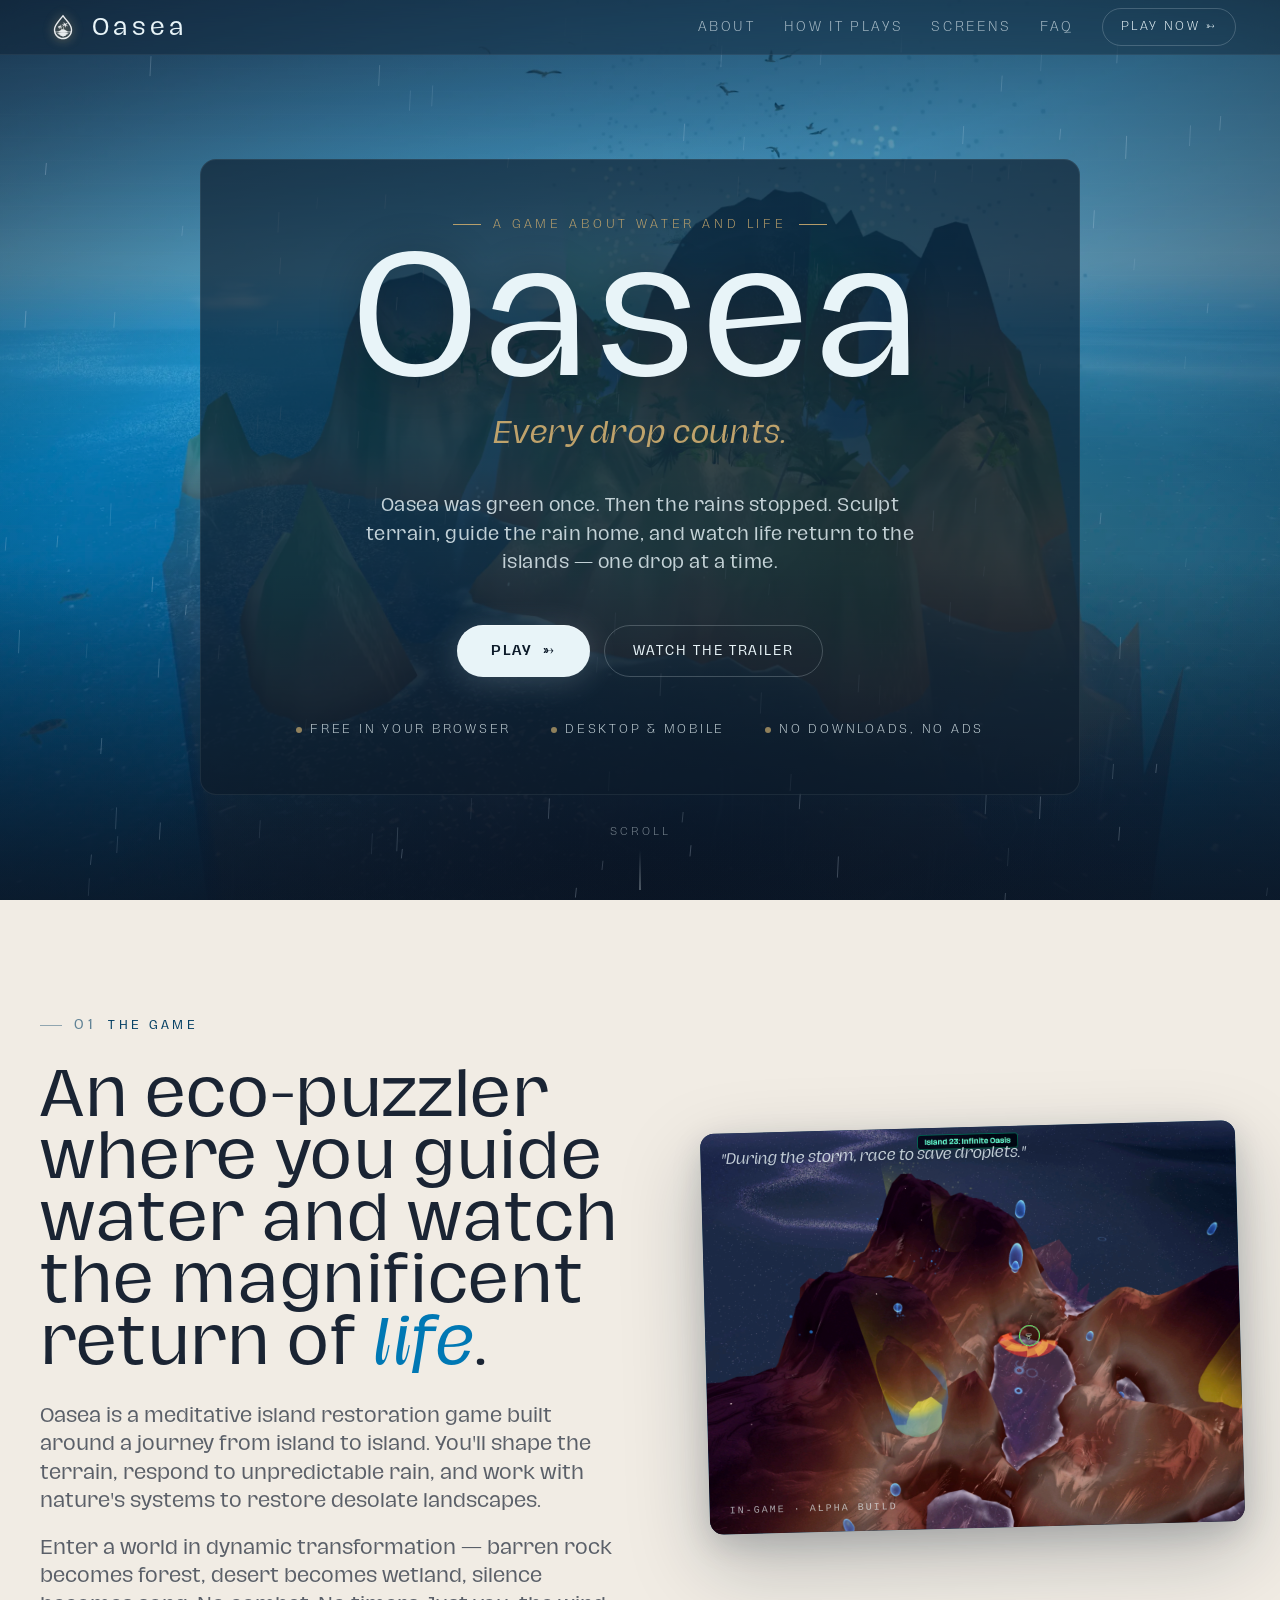
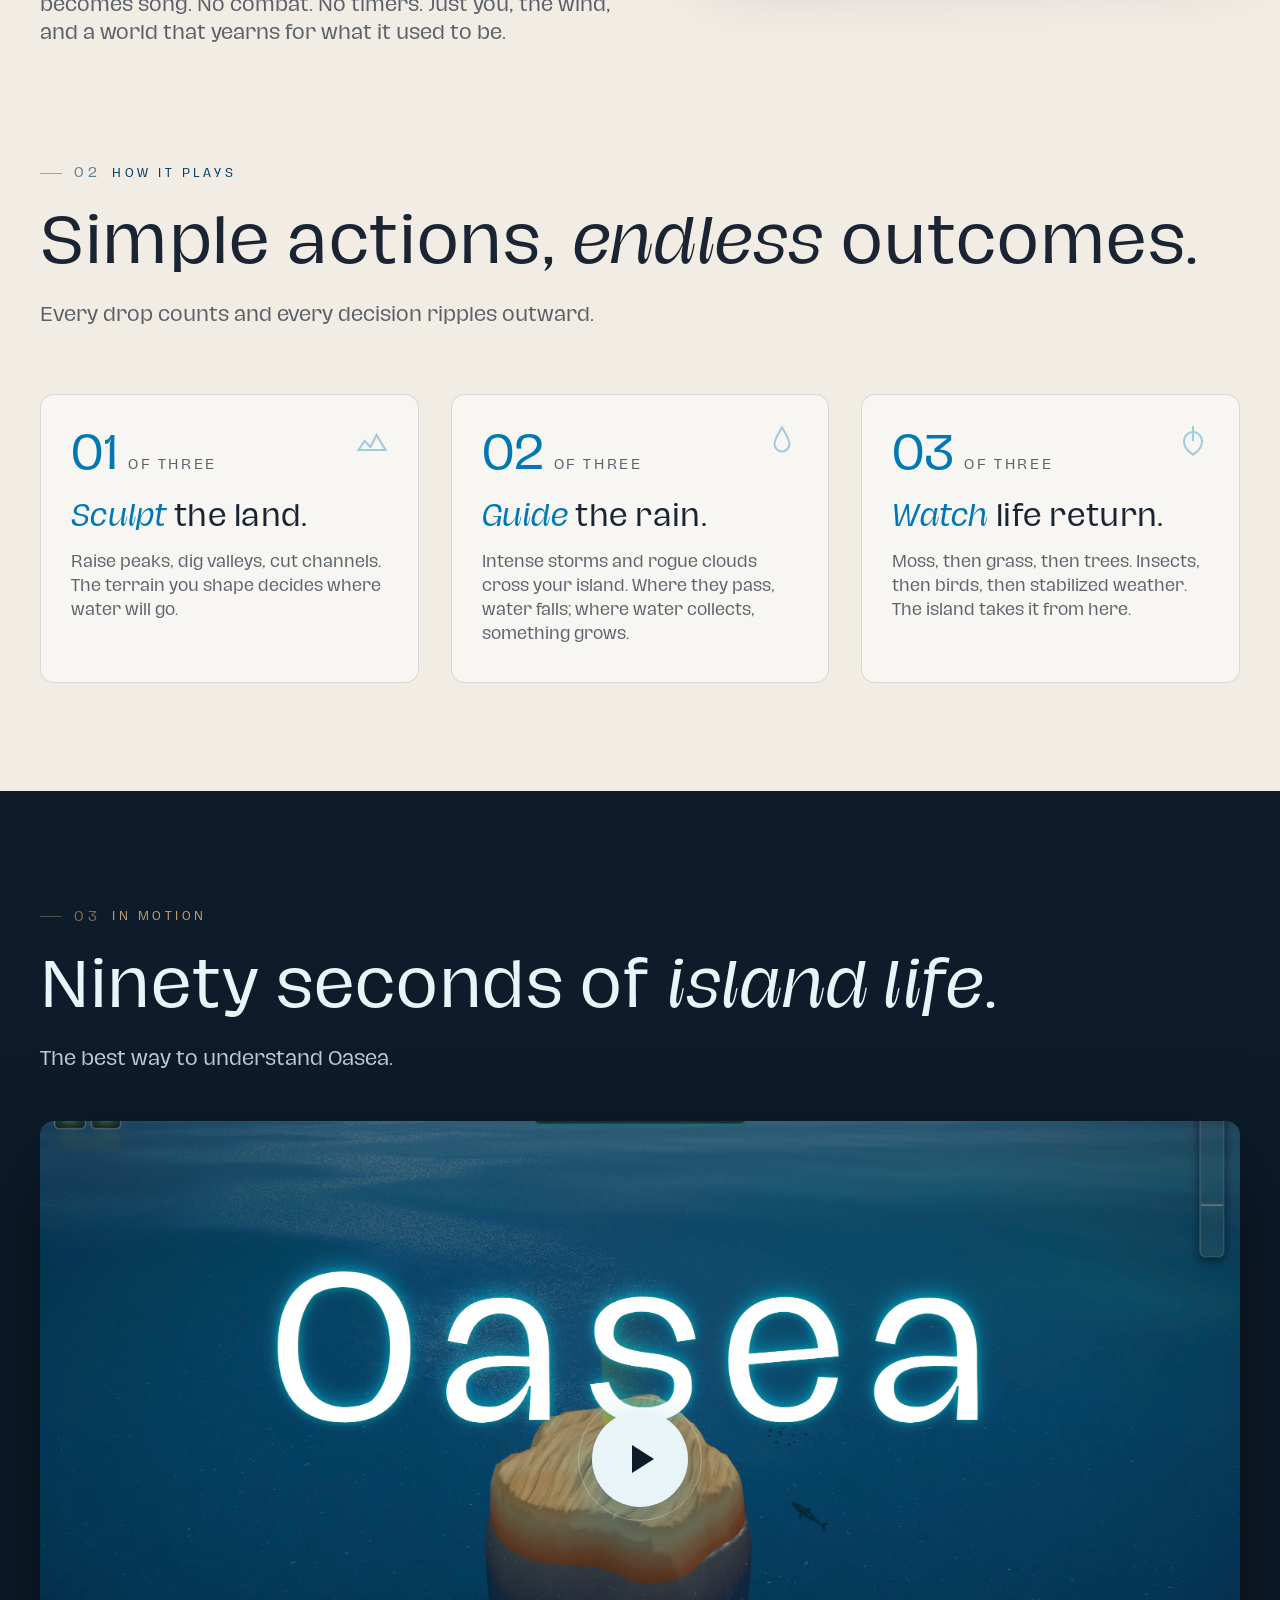
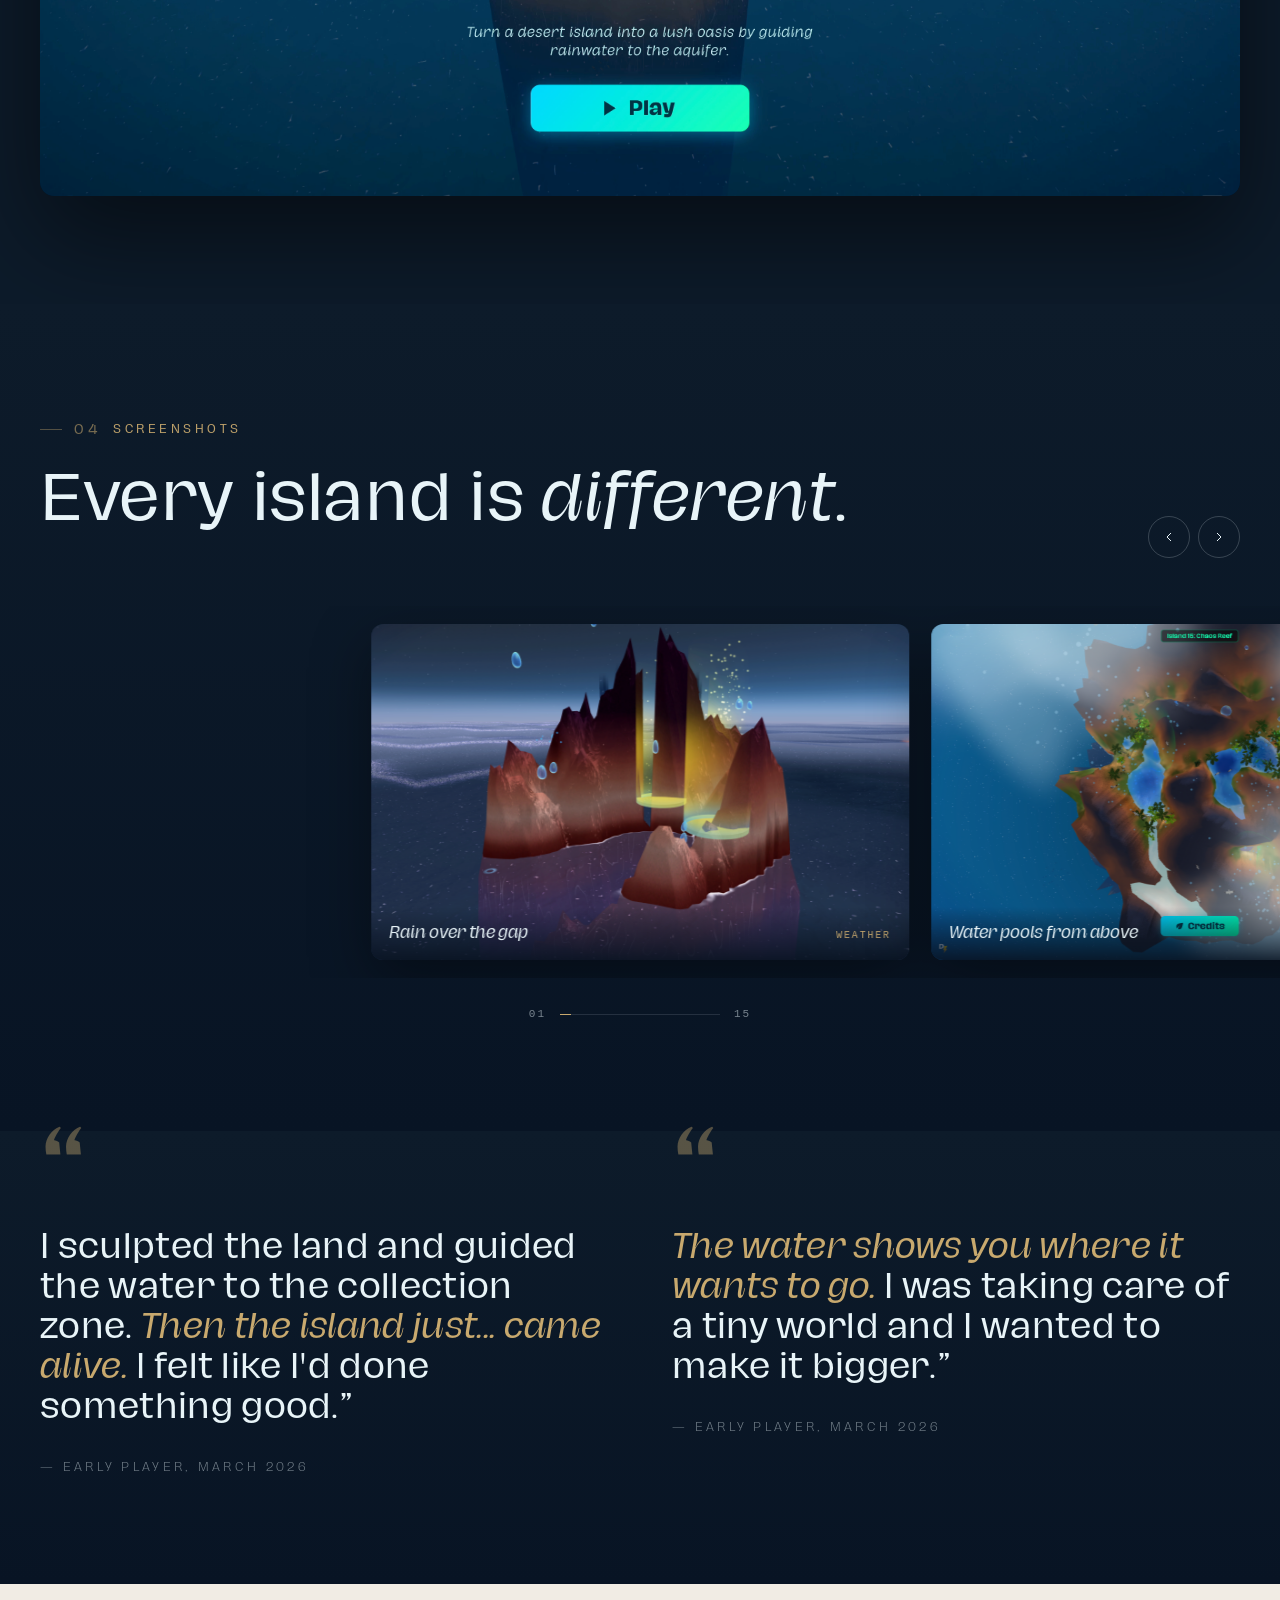
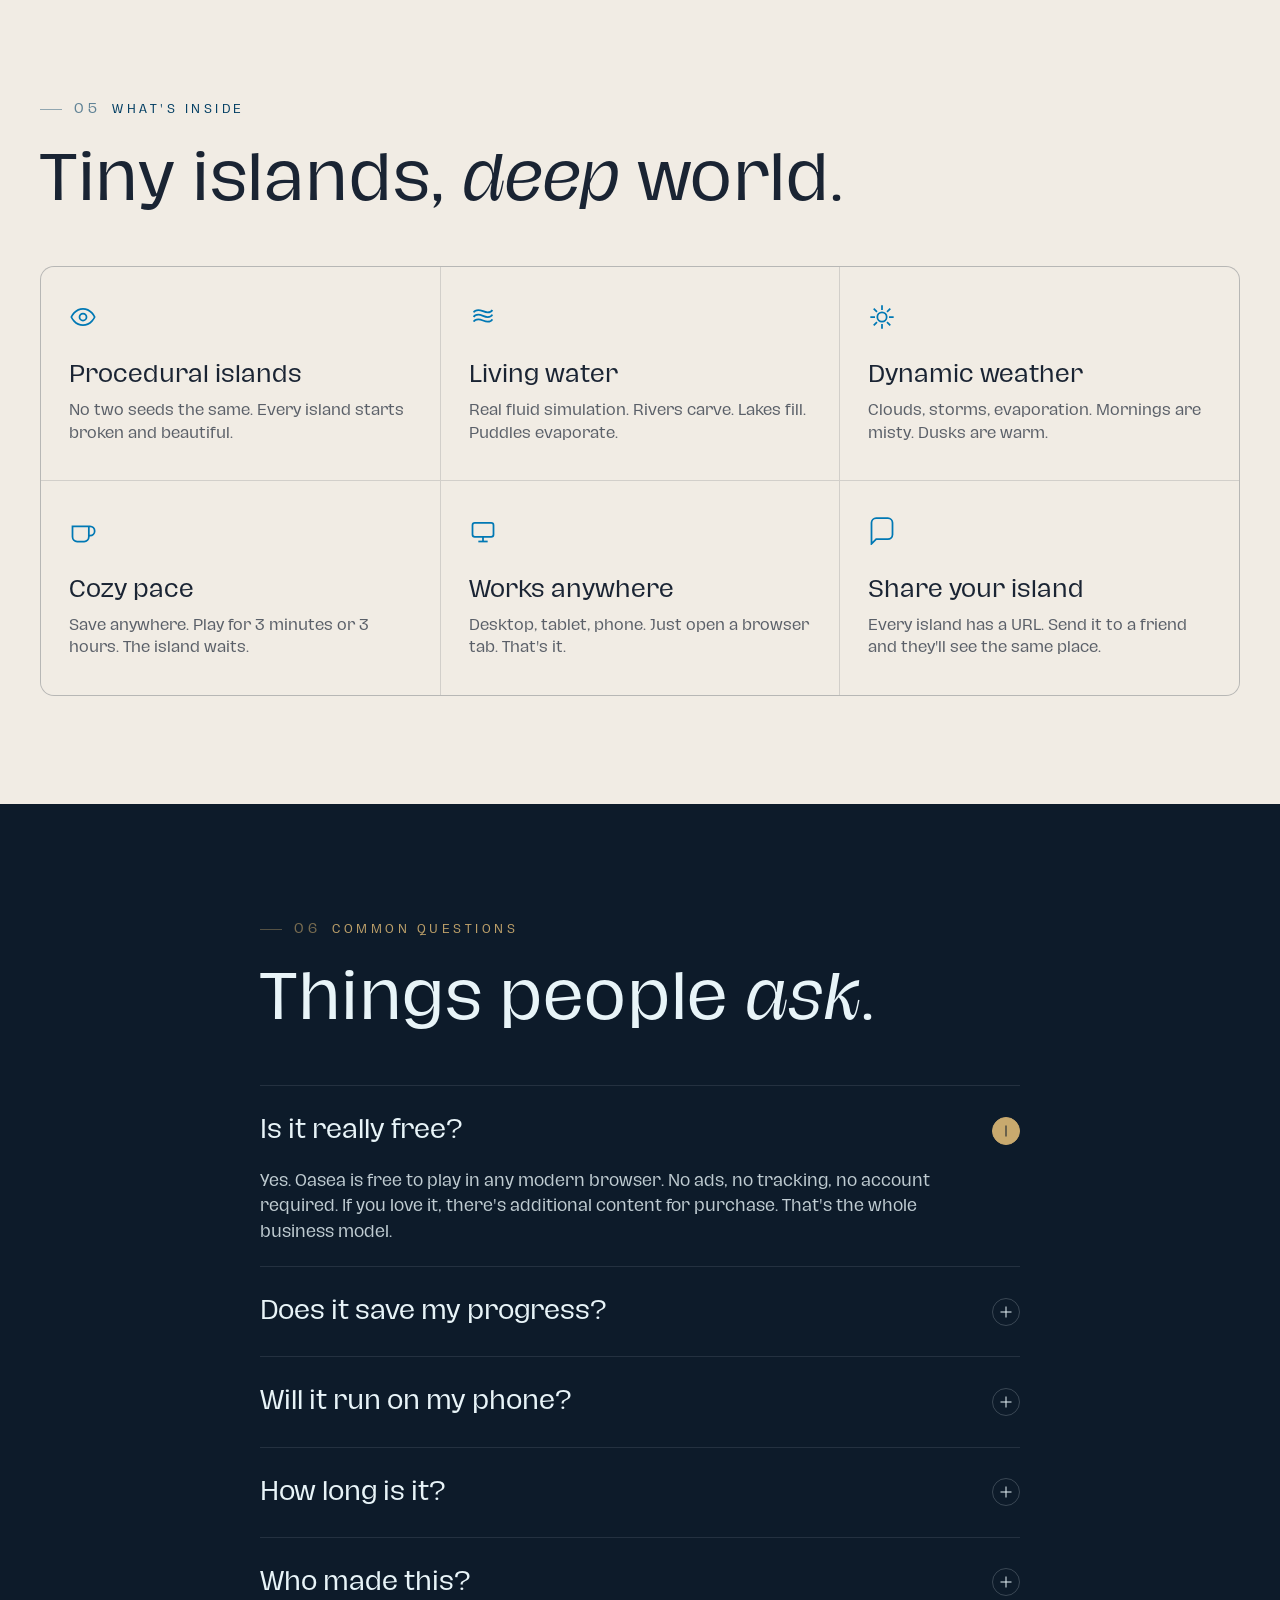
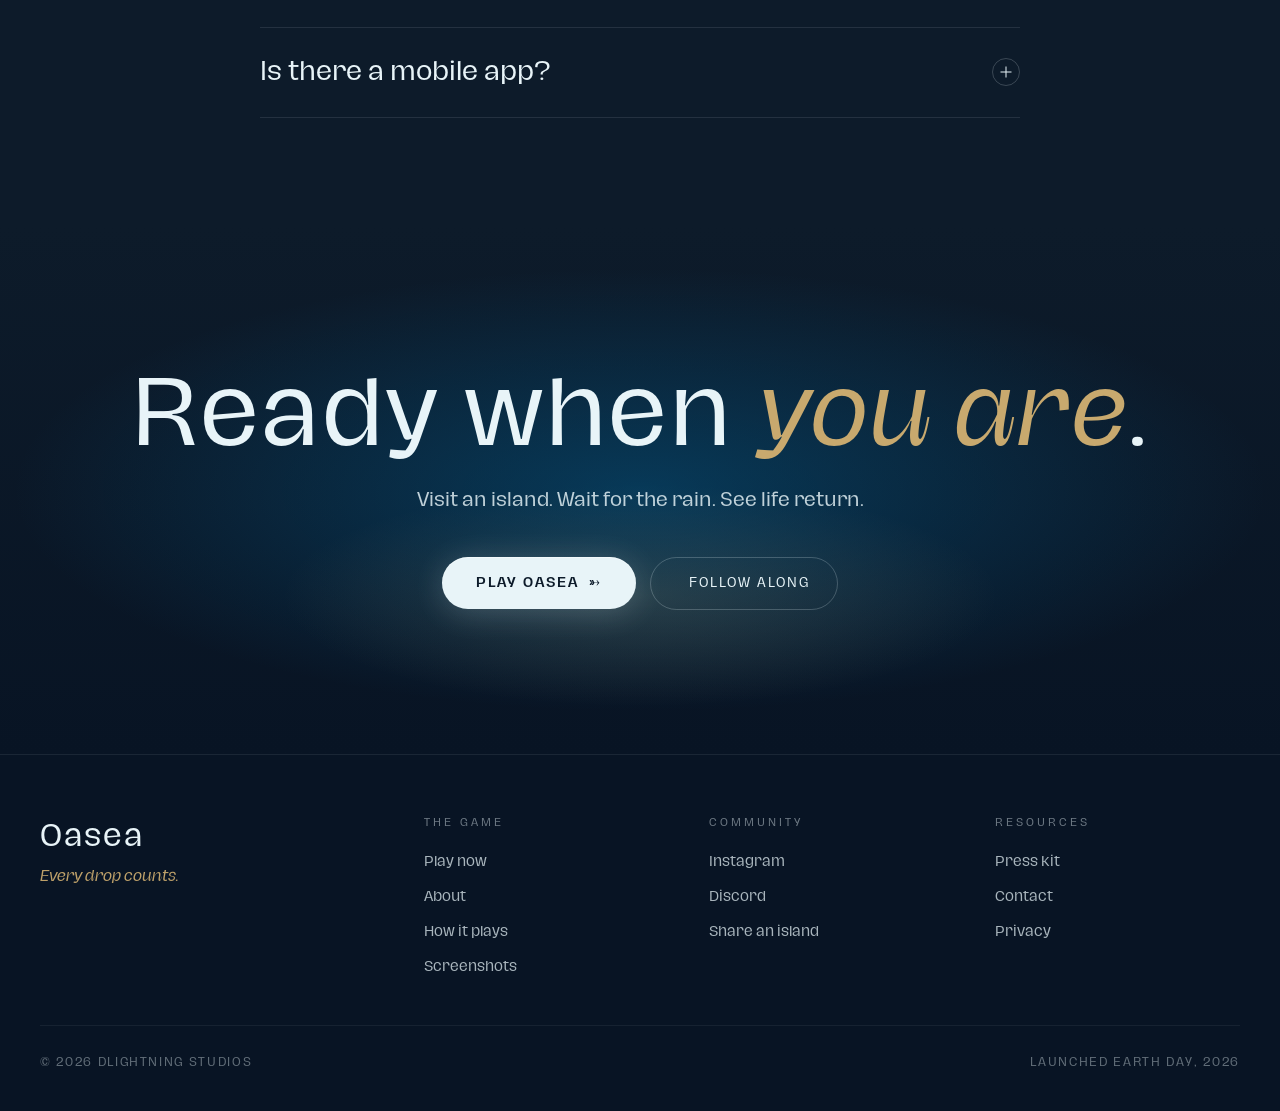
==== commit 1b1ad99b: "working press-kit and about pages" ====
--- a/about.html
+++ b/about.html
@@ -6,7 +6,7 @@
 <title>Oasea — About</title>
 <meta name="description" content="Oasea is a game about water and regeneration. Sculpt terrain, guide the rain, watch life return. Free in your browser.">
 <script src="https://code.iconify.design/2/2.0.0/iconify.min.js"></script>
-<link rel="stylesheet" href="css/about.css">
+  <link rel="stylesheet" crossorigin href="/assets/about-DsX5lBwC.css">
 </head>
 <body>
 
--- a/assets/about-DsX5lBwC.css
+++ b/assets/about-DsX5lBwC.css
@@ -0,0 +1 @@
+@font-face{font-family:HagridText;src:url(../font/HagridText-Regular.otf) format("opentype");font-weight:400;font-style:normal;font-display:swap}@font-face{font-family:HagridText;src:url(../font/HagridText-Light.otf) format("opentype");font-weight:300;font-style:normal;font-display:swap}@font-face{font-family:HagridText;src:url(../font/HagridText-Medium.otf) format("opentype");font-weight:500;font-style:normal;font-display:swap}@font-face{font-family:HagridText;src:url(../font/HagridText-Bold.otf) format("opentype");font-weight:700;font-style:normal;font-display:swap}@font-face{font-family:HagridText;src:url(../font/HagridText-BoldItalic.otf) format("opentype");font-weight:700;font-style:italic;font-display:swap}@font-face{font-family:Hagrid;src:url(../font/Hagrid-LightItalic.otf) format("opentype");font-weight:300;font-style:italic;font-display:swap}@font-face{font-family:Hagrid;src:url(../font/Hagrid-Italic.otf) format("opentype");font-weight:400;font-style:italic;font-display:swap}@font-face{font-family:Hagrid;src:url(../font/Hagrid-MediumItalic.otf) format("opentype");font-weight:500;font-style:italic;font-display:swap}@font-face{font-family:Hagrid;src:url(../font/Hagrid-ExtraboldItalic.otf) format("opentype");font-weight:800;font-style:italic;font-display:swap}:root{--ocean: #0078b4;--ocean-deep: #003d62;--sand: #c8a96e;--sand-soft: rgba(200, 169, 110, .95);--dusk: #e07b3f;--green: #4a9e6b;--night: #0d1b2a;--night-2: #081424;--foam: #e8f4f8;--foam-dim: rgba(232, 244, 248, .82);--font-display: "HagridText", Georgia, serif;--font-italic: "Hagrid", Georgia, serif;--font-text: "HagridText", system-ui, sans-serif;--ease-out-expo: cubic-bezier(.19, 1, .22, 1);--hero-tint-from: #0d2a4a;--hero-tint-mid: #0078b4;--hero-tint-deep: #003d62;--hero-tint-end: #0d1b2a;--section-bg: #f1ece4;--section-ink: #1a2433;--section-ink-soft: rgba(26, 36, 51, .7);--section-rule: rgba(26, 36, 51, .14)}*,*:before,*:after{box-sizing:border-box;margin:0;padding:0}html{scroll-behavior:smooth}body{background:var(--night);color:var(--foam);font-family:var(--font-text);font-weight:400;-webkit-font-smoothing:antialiased;-moz-osx-font-smoothing:grayscale;overflow-x:hidden;line-height:1.55}a{color:inherit;text-decoration:none}button{font:inherit;cursor:pointer;border:none;background:none;color:inherit}::selection{background:var(--sand);color:var(--night)}.topnav{position:fixed;top:0;left:0;right:0;z-index:40;display:flex;align-items:center;justify-content:space-between;padding:8px clamp(18px,4vw,44px);backdrop-filter:blur(14px);-webkit-backdrop-filter:blur(14px);background:#0d1b2a61;border-bottom:1px solid rgba(232,244,248,.06);transition:background .4s ease,border-color .4s ease}.topnav.scrolled{background:#081220c7}.topnav .brand{display:flex;align-items:center;gap:10px;font-family:var(--font-display);font-size:22px;letter-spacing:.18em;color:var(--foam)}.topnav .brand .dot{width:38px;height:38px;opacity:.9;filter:drop-shadow(0 0 6px rgba(200,169,110,.8))}.nav-links{display:flex;align-items:center;gap:28px;font-size:12px;letter-spacing:.22em;text-transform:uppercase;color:#e8f4f8b3;font-weight:300}.nav-links a{transition:color .2s ease}.nav-links a:hover{color:var(--foam)}.nav-play{padding:9px 18px;border:1px solid rgba(232,244,248,.2);border-radius:100px;font-size:11px;letter-spacing:.22em;text-transform:uppercase;color:var(--foam);transition:background .3s ease,border-color .3s ease}.nav-play:hover{background:var(--ocean);border-color:var(--ocean)}@media(max-width:720px){.nav-links a:not(.nav-play){display:none}}.hero{position:relative;min-height:100svh;display:flex;flex-direction:column;align-items:center;justify-content:center;padding:clamp(80px,14vh,140px) clamp(18px,5vw,40px) clamp(60px,8vh,100px);overflow:hidden}.hero-bg{position:absolute;inset:0;z-index:0;background:radial-gradient(ellipse 80% 60% at 30% 40%,rgba(0,140,200,.55),transparent 60%),radial-gradient(ellipse 70% 50% at 75% 60%,rgba(200,169,110,.35),transparent 60%),linear-gradient(160deg,#0a2540,#0078b4 35%,#003d62 65%,#0d1b2a)}.hero-bg:before{content:"";position:absolute;inset:0;background:radial-gradient(circle at 50% 45%,rgba(255,220,160,.18),transparent 35%),repeating-linear-gradient(180deg,transparent 0,transparent 22px,rgba(255,255,255,.015) 22px,rgba(255,255,255,.015) 23px)}.hero-bg:after{content:"";position:absolute;left:0;right:0;bottom:0;height:38%;background:radial-gradient(ellipse 60% 100% at 50% 100%,rgba(10,20,35,.9),transparent 70%),linear-gradient(to top,rgba(10,20,35,.85),transparent)}.hero-scrim{position:absolute;inset:0;z-index:1;background:radial-gradient(ellipse 110% 80% at 50% 60%,transparent 40%,rgba(13,27,42,.5) 80%,rgba(13,27,42,.85) 100%);pointer-events:none}#rain-canvas{position:absolute;inset:0;z-index:2;pointer-events:none}.hero-inner{position:relative;z-index:3;max-width:880px;width:100%;text-align:center;display:flex;flex-direction:column;align-items:center}.eyebrow{font-size:11px;letter-spacing:.35em;text-transform:uppercase;color:var(--sand-soft);font-weight:300;display:inline-flex;align-items:center;gap:12px;margin-bottom:12px}.eyebrow:before,.eyebrow:after{content:"";display:block;width:28px;height:1px;background:var(--sand-soft);opacity:.95}.hero h1{font-family:var(--font-display);font-weight:400;font-size:clamp(4.8rem,14vw,10rem);line-height:.92;letter-spacing:.04em;color:var(--foam);margin-bottom:20px;text-shadow:0 2px 40px rgba(0,0,0,.3)}.hero .tagline{font-family:var(--font-italic);font-style:italic;font-size:clamp(1.2rem,2.6vw,1.75rem);color:var(--sand-soft);letter-spacing:.03em;margin-bottom:36px}.hero .pitch{max-width:560px;font-size:clamp(.95rem,1.5vw,1.05rem);color:var(--foam-dim);line-height:1.7;letter-spacing:.03em;margin-bottom:48px}.cta-row{display:flex;align-items:center;gap:14px;flex-wrap:wrap;justify-content:center}.btn-primary{display:inline-flex;align-items:center;gap:10px;padding:16px 34px;background:var(--foam);color:var(--night);border-radius:100px;font-size:13px;font-weight:500;letter-spacing:.16em;text-transform:uppercase;transition:transform .2s var(--ease-out-expo),box-shadow .3s ease,background .3s ease;box-shadow:0 4px 32px #e8f4f833,0 1px #fff6 inset}.btn-primary:hover{transform:translateY(-2px);box-shadow:0 10px 40px #e8f4f84d,0 1px #ffffff80 inset;background:#fff}.btn-primary .arrow{display:inline-block;transition:transform .3s var(--ease-out-expo)}.btn-primary:hover .arrow{transform:translate(4px)}.btn-ghost{display:inline-flex;align-items:center;gap:10px;padding:16px 28px;background:transparent;color:var(--foam);border:1px solid rgba(232,244,248,.22);border-radius:100px;font-size:12px;font-weight:400;letter-spacing:.16em;text-transform:uppercase;transition:background .3s ease,border-color .3s ease}.btn-ghost:hover{background:#e8f4f814;border-color:#e8f4f866}.hero-meta{margin-top:44px;display:flex;gap:40px;flex-wrap:wrap;justify-content:center;font-size:11px;letter-spacing:.25em;text-transform:uppercase;color:#e8f4f8d9;font-weight:300}.hero-meta>div{display:flex;align-items:center;gap:8px}.hero-meta .dot{width:6px;height:6px;border-radius:50%;background:var(--sand);opacity:.7}.scroll-cue{position:absolute;bottom:30px;left:50%;transform:translate(-50%);z-index:3;display:flex;flex-direction:column;align-items:center;gap:10px;font-size:10px;letter-spacing:.3em;text-transform:uppercase;color:#e8f4f880;font-weight:300}.scroll-cue .line{width:1px;height:40px;background:linear-gradient(to bottom,transparent,rgba(232,244,248,.6));animation:cueDrop 2.2s var(--ease-out-expo) infinite}@keyframes cueDrop{0%{transform:translateY(-10px);opacity:0}30%{opacity:1}to{transform:translateY(10px);opacity:0}}.hero-inner>*{opacity:0;transform:translateY(18px);animation:reveal 1.2s var(--ease-out-expo) forwards}.hero-inner>*:nth-child(1){animation-delay:.15s}.hero-inner>*:nth-child(2){animation-delay:.35s}.hero-inner>*:nth-child(3){animation-delay:.55s}.hero-inner>*:nth-child(4){animation-delay:.75s}.hero-inner>*:nth-child(5){animation-delay:.95s}.hero-inner>*:nth-child(6){animation-delay:1.15s}@keyframes reveal{to{opacity:1;transform:translateY(0)}}@media(prefers-reduced-motion:reduce){.hero-inner>*{animation:none;opacity:1;transform:none}}section{position:relative;padding:clamp(80px,12vh,140px) clamp(18px,5vw,40px)}.wrap{max-width:1200px;margin:0 auto}.wrap-narrow{max-width:760px;margin:0 auto}.section-light{background:var(--section-bg);color:var(--section-ink)}.section-night{background:var(--night);color:var(--foam)}.section-night-2{background:linear-gradient(180deg,var(--night) 0%,var(--night-2) 100%);color:var(--foam)}.section-label{display:inline-flex;align-items:center;gap:12px;font-size:11px;letter-spacing:.32em;text-transform:uppercase;font-weight:400;margin-bottom:28px}.section-light .section-label{color:var(--ocean-deep)}.section-night .section-label,.section-night-2 .section-label{color:var(--sand-soft)}.section-label .num{font-family:var(--font-display);font-size:13px;opacity:.6}.section-label:before{content:"";display:block;width:22px;height:1px;background:currentColor;opacity:.4}h2.section-title{font-family:var(--font-display);font-weight:400;font-size:clamp(2.2rem,5vw,3.8rem);line-height:1.02;letter-spacing:.01em;margin-bottom:28px}h2.section-title em{font-family:var(--font-italic);font-style:italic;font-weight:400}.section-light h2.section-title{color:var(--section-ink)}.lede{font-size:clamp(1rem,1.5vw,1.15rem);line-height:1.55;max-width:640px}.section-light .lede{color:var(--section-ink-soft)}.section-night .lede{color:var(--foam-dim)}.what-grid{display:grid;grid-template-columns:1.1fr 1fr;gap:clamp(40px,6vw,80px);align-items:center}@media(max-width:900px){.what-grid{grid-template-columns:1fr}}.what-text h2 em{color:var(--ocean)}.what-text p+p{margin-top:18px}.floating-card{position:relative;aspect-ratio:4/3;border-radius:14px;overflow:hidden;background:linear-gradient(160deg,#0a2540,#003d62,#081424);box-shadow:0 30px 80px #0d1b2a40,0 10px 30px #0d1b2a26,0 1px #ffffff0f inset;transform:rotate(-1.5deg);transition:transform .6s var(--ease-out-expo)}.floating-card:hover{transform:rotate(0) scale(1.015)}.floating-card .label{position:absolute;bottom:16px;left:20px;font-family:SF Mono,Menlo,monospace;font-size:10px;letter-spacing:.2em;text-transform:uppercase;color:#e8f4f8a6}.floating-card .caption{position:absolute;top:16px;left:20px;right:20px;font-family:var(--font-italic);font-style:italic;font-size:14px;color:#e8f4f8cc}.shot-placeholder{position:absolute;inset:0;background:repeating-linear-gradient(45deg,#e8f4f80a 0 10px,#e8f4f814 10px 20px)}.shot-placeholder:after{content:attr(data-label);position:absolute;inset:0;display:flex;align-items:center;justify-content:center;font-family:SF Mono,Menlo,monospace;font-size:11px;letter-spacing:.16em;text-transform:uppercase;color:#e8f4f873;text-align:center;padding:20px}.loop-grid{display:grid;grid-template-columns:repeat(3,1fr);gap:32px;margin-top:64px}@media(max-width:820px){.loop-grid{grid-template-columns:1fr}}.loop-card{padding:36px 30px;border:1px solid var(--section-rule);border-radius:14px;background:#ffffff80;-webkit-backdrop-filter:blur(4px);backdrop-filter:blur(4px);position:relative;transition:transform .4s var(--ease-out-expo),box-shadow .4s ease,border-color .4s ease}.loop-card:hover{transform:translateY(-4px);box-shadow:0 20px 50px #0d1b2a14;border-color:#0078b459}.loop-step{font-family:var(--font-display);font-size:44px;font-weight:400;color:var(--ocean);line-height:1;display:flex;align-items:baseline;gap:10px;margin-bottom:20px}.loop-step .of{font-size:13px;color:var(--section-ink-soft);letter-spacing:.2em;font-family:var(--font-text);text-transform:uppercase}.loop-card h3{font-family:var(--font-display);font-size:28px;font-weight:400;margin-bottom:12px;letter-spacing:.01em}.loop-card h3 em{font-family:var(--font-italic);font-style:italic;color:var(--ocean)}.loop-card p{font-size:15px;line-height:1.6;color:var(--section-ink-soft)}.loop-icon{position:absolute;top:28px;right:28px;width:36px;height:36px;color:var(--ocean);opacity:.35}.gallery-header{display:flex;justify-content:space-between;align-items:flex-end;gap:32px;margin-bottom:48px;flex-wrap:wrap}.gallery-nav{display:flex;gap:8px}.gallery-nav button{width:42px;height:42px;border-radius:50%;border:1px solid rgba(232,244,248,.2);color:var(--foam);display:flex;align-items:center;justify-content:center;transition:background .3s ease,border-color .3s ease,transform .2s ease}.gallery-nav button:hover{background:#e8f4f814;border-color:#e8f4f866}.gallery-nav button:active{transform:scale(.96)}.marquee{position:relative;overflow:hidden;margin:0 calc(-1*clamp(18px,5vw,40px));padding:18px clamp(18px,5vw,40px);cursor:grab;-webkit-user-select:none;user-select:none}.marquee-track{display:flex;gap:22px;will-change:transform;transition:transform .6s var(--ease-out-expo)}.shot{flex:0 0 auto;width:clamp(290px,42vw,580px);aspect-ratio:16/10;border-radius:12px;overflow:hidden;position:relative;background:#0a1a2b;box-shadow:0 20px 60px #0006;cursor:pointer;transition:transform .4s var(--ease-out-expo)}.shot:hover{transform:translateY(-6px)}.shot:hover .shot-dl{opacity:1!important}.shot-dl:hover{background:#0078b4cc!important;border-color:transparent!important}.shot .shot-placeholder{background:repeating-linear-gradient(45deg,#e8f4f80a 0 10px,#e8f4f814 10px 20px)}.shot .shot-cap{position:absolute;bottom:0;left:0;right:0;padding:14px 18px 16px;background:linear-gradient(to top,rgba(8,18,32,.88),transparent);display:flex;justify-content:space-between;align-items:baseline;gap:12px}.shot .cap-title{font-family:var(--font-italic);font-style:italic;font-size:15px;color:var(--foam)}.shot .cap-meta{font-family:SF Mono,Menlo,monospace;font-size:10px;letter-spacing:.18em;text-transform:uppercase;color:var(--sand-soft)}.gallery-counter{margin-top:28px;display:flex;align-items:center;justify-content:center;gap:14px;font-family:SF Mono,Menlo,monospace;font-size:11px;letter-spacing:.18em;text-transform:uppercase;color:#e8f4f880}.gallery-counter .bar{flex:0 0 160px;height:1px;background:#e8f4f81f;position:relative}.gallery-counter .bar span{position:absolute;top:0;left:0;bottom:0;background:var(--sand);transition:width .6s var(--ease-out-expo)}.video-wrap{position:relative;aspect-ratio:16/9;border-radius:14px;overflow:hidden;background:#04111f;box-shadow:0 40px 100px #00000080;cursor:pointer}.video-wrap .shot-placeholder{background:radial-gradient(ellipse 60% 60% at 50% 45%,rgba(0,120,180,.4),transparent 70%),repeating-linear-gradient(45deg,#e8f4f808 0 10px,#e8f4f80f 10px 20px)}.play-button{position:absolute;top:50%;left:50%;transform:translate(-50%,-50%);width:96px;height:96px;border-radius:50%;background:var(--foam);display:flex;align-items:center;justify-content:center;box-shadow:0 20px 60px #0078b466;transition:transform .3s var(--ease-out-expo)}.video-wrap:hover .play-button{transform:translate(-50%,-50%) scale(1.08)}.play-button:before{content:"";width:0;height:0;border-left:22px solid var(--night);border-top:14px solid transparent;border-bottom:14px solid transparent;margin-left:6px}.play-button .ring{position:absolute;inset:-14px;border:1px solid rgba(232,244,248,.3);border-radius:50%;animation:ringPulse 2.4s ease-out infinite}@keyframes ringPulse{0%{transform:scale(1);opacity:.8}to{transform:scale(1.4);opacity:0}}.quote-wrap{text-align:center;max-width:820px;margin:0 auto}.quote-wrap .mark{font-family:var(--font-display);font-size:120px;line-height:.8;color:var(--sand);opacity:.4;margin-bottom:0}.quote-wrap blockquote{font-family:var(--font-display);font-weight:400;font-size:clamp(1.3rem,2.5vw,2rem);line-height:1.25;letter-spacing:.01em;color:var(--foam)}.quote-wrap blockquote:after{content:"”";margin-left:.05em}.quote-wrap blockquote em{font-family:var(--font-italic);font-style:italic;color:var(--sand)}.quote-wrap cite{display:block;margin-top:32px;font-family:var(--font-text);font-style:normal;font-size:11px;letter-spacing:.3em;text-transform:uppercase;color:#e8f4f880;font-weight:300}.quotes-row{display:flex;gap:64px;align-items:flex-start}.quotes-row .quote-wrap{flex:1}.features-grid{display:grid;grid-template-columns:repeat(3,1fr);gap:1px;background:var(--section-rule);border:1px solid var(--section-rule);border-radius:14px;overflow:hidden;margin-top:56px}@media(max-width:820px){.features-grid{grid-template-columns:1fr}}@media(max-width:820px){.quotes-row{flex-direction:column;gap:48px}}.feature{background:var(--section-bg);padding:36px 28px;transition:background .3s ease}.feature:hover{background:#f7f2e9}.feature-icon{width:28px;height:28px;color:var(--ocean);margin-bottom:20px}.feature h3{font-family:var(--font-display);font-size:22px;font-weight:400;margin-bottom:8px}.feature p{font-size:14px;line-height:1.6;color:var(--section-ink-soft)}.faq-list{border-top:1px solid rgba(232,244,248,.1);margin-top:56px}.faq-item{border-bottom:1px solid rgba(232,244,248,.1);padding:22px 0}.faq-q>span:first-child{flex:1;text-align:left}.faq-q{display:flex;width:100%;align-items:center;justify-content:space-between;gap:24px;font-family:var(--font-display);font-size:clamp(1.15rem,2vw,1.5rem);color:var(--foam);text-align:left;padding:4px 0}.faq-q .sign{width:28px;height:28px;flex-shrink:0;border:1px solid rgba(232,244,248,.2);border-radius:50%;position:relative;transition:background .3s ease,transform .4s var(--ease-out-expo)}.faq-q .sign:before,.faq-q .sign:after{content:"";position:absolute;top:50%;left:50%;background:var(--foam);transition:transform .3s ease,opacity .3s ease}.faq-q .sign:before{width:11px;height:1px;transform:translate(-50%,-50%)}.faq-q .sign:after{width:1px;height:11px;transform:translate(-50%,-50%)}.faq-item.open .faq-q .sign{background:var(--sand);border-color:var(--sand);transform:rotate(90deg)}.faq-item.open .faq-q .sign:before,.faq-item.open .faq-q .sign:after{background:var(--night)}.faq-item.open .faq-q .sign:after{opacity:0}.faq-a{max-height:0;overflow:hidden;transition:max-height .5s var(--ease-out-expo),padding .4s ease,opacity .4s ease;color:var(--foam-dim);font-size:15px;line-height:1.7;opacity:0;padding-right:52px}.faq-item.open .faq-a{max-height:320px;padding-top:14px;opacity:1}.closing{text-align:center;padding:clamp(100px,16vh,180px) clamp(18px,5vw,40px);position:relative;overflow:hidden}.closing:before{content:"";position:absolute;inset:0;background:radial-gradient(ellipse 70% 60% at 50% 50%,rgba(0,120,180,.35),transparent 70%),radial-gradient(ellipse 40% 30% at 50% 70%,rgba(200,169,110,.2),transparent 70%);pointer-events:none}.closing>*{position:relative}.closing h2{font-family:var(--font-display);font-weight:400;font-size:clamp(3rem,7vw,5.5rem);line-height:1;letter-spacing:.02em;margin-bottom:28px}.closing h2 em{font-family:var(--font-italic);font-style:italic;color:var(--sand)}.closing p{max-width:520px;margin:0 auto 42px;color:var(--foam-dim);font-size:clamp(1rem,1.6vw,1.1rem);line-height:1.65}footer{padding:60px clamp(18px,5vw,40px) 40px;border-top:1px solid rgba(232,244,248,.08);background:var(--night-2)}.footer-grid{display:grid;grid-template-columns:1.4fr 1fr 1fr 1fr;gap:40px;max-width:1200px;margin:0 auto 48px}@media(max-width:760px){.footer-grid{grid-template-columns:1fr 1fr}}.footer-brand .mark{font-family:var(--font-display);font-size:28px;letter-spacing:.06em;margin-bottom:8px}.footer-brand .tag{font-family:var(--font-italic);font-style:italic;font-size:14px;color:var(--sand-soft)}footer h4{font-size:10px;letter-spacing:.3em;text-transform:uppercase;color:#e8f4f873;font-weight:400;margin-bottom:18px}footer ul{list-style:none;display:flex;flex-direction:column;gap:10px}footer ul a{font-size:13px;color:#e8f4f8b8;transition:color .2s ease}footer ul a:hover{color:var(--foam)}.footer-bottom{max-width:1200px;margin:0 auto;padding-top:28px;border-top:1px solid rgba(232,244,248,.06);display:flex;justify-content:space-between;align-items:center;gap:16px;flex-wrap:wrap;font-size:11px;letter-spacing:.15em;text-transform:uppercase;color:#e8f4f866}#lightbox{position:fixed;inset:0;z-index:200;display:flex;align-items:center;justify-content:center;opacity:0;pointer-events:none;transition:opacity .3s ease}#lightbox.open{opacity:1;pointer-events:all}#lightbox-backdrop{position:absolute;inset:0;background:#050c16eb;backdrop-filter:blur(12px);-webkit-backdrop-filter:blur(12px)}#lightbox-content{position:relative;z-index:1;display:flex;flex-direction:column;align-items:center;max-width:min(1100px,90vw);transform:scale(.95);transition:transform .35s var(--ease-out-expo)}#lightbox.open #lightbox-content{transform:scale(1)}#lightbox-img{display:block;max-width:100%;max-height:80vh;border-radius:10px;box-shadow:0 40px 100px #0009;object-fit:contain}#lightbox-caption{margin-top:18px;display:flex;align-items:baseline;gap:16px}#lightbox-title{font-family:var(--font-italic);font-style:italic;font-size:17px;color:var(--foam)}#lightbox-meta{font-family:SF Mono,Menlo,monospace;font-size:10px;letter-spacing:.18em;text-transform:uppercase;color:var(--sand-soft);flex:1}#lightbox-dl{display:inline-flex;align-items:center;gap:7px;padding:7px 14px;border:1px solid rgba(232,244,248,.18);border-radius:100px;font-size:11px;letter-spacing:.14em;text-transform:uppercase;color:var(--foam-dim);transition:background .2s ease,border-color .2s ease,color .2s ease}#lightbox-dl:hover{background:#e8f4f814;border-color:#e8f4f859;color:var(--foam)}#lightbox-close{position:absolute;top:20px;right:20px;z-index:2;width:40px;height:40px;border-radius:50%;background:#e8f4f814;border:1px solid rgba(232,244,248,.15);color:var(--foam);display:flex;align-items:center;justify-content:center;transition:background .2s ease}#lightbox-close:hover{background:#e8f4f829}#lightbox-prev,#lightbox-next{position:relative;z-index:1;width:48px;height:48px;border-radius:50%;background:#e8f4f80f;border:1px solid rgba(232,244,248,.14);color:var(--foam);display:flex;align-items:center;justify-content:center;flex-shrink:0;margin:0 clamp(12px,2vw,32px);transition:background .2s ease}#lightbox-prev:hover,#lightbox-next:hover{background:#e8f4f824}@media(max-width:600px){#lightbox-prev,#lightbox-next{display:none}}#tweaks-panel{position:fixed;right:20px;bottom:20px;z-index:100;background:#0a1423f0;-webkit-backdrop-filter:blur(18px);backdrop-filter:blur(18px);border:1px solid rgba(232,244,248,.12);border-radius:14px;padding:18px 20px;min-width:260px;color:var(--foam);font-family:var(--font-text);font-size:12px;box-shadow:0 20px 60px #00000080;display:none}#tweaks-panel.visible{display:block}#tweaks-panel h4{font-family:var(--font-display);font-size:18px;font-weight:400;margin-bottom:14px;letter-spacing:.04em}.tweak-row{display:flex;flex-direction:column;gap:6px;margin-bottom:14px}.tweak-row label{font-size:10px;letter-spacing:.2em;text-transform:uppercase;color:#e8f4f880}.tweak-seg{display:flex;gap:4px;background:#e8f4f80d;border-radius:8px;padding:3px}.tweak-seg button{flex:1;padding:7px 10px;border-radius:6px;font-size:11px;color:#e8f4f899;letter-spacing:.06em;transition:background .2s ease,color .2s ease}.tweak-seg button.on{background:var(--ocean);color:var(--foam)}.tweak-seg button:hover:not(.on){color:var(--foam)}.tweak-toggle{display:flex;align-items:center;justify-content:space-between;padding:6px 0}.tweak-switch{width:36px;height:20px;border-radius:100px;background:#e8f4f81a;position:relative;transition:background .3s ease}.tweak-switch:after{content:"";position:absolute;top:2px;left:2px;width:16px;height:16px;border-radius:50%;background:var(--foam);transition:transform .3s var(--ease-out-expo)}.tweak-switch.on{background:var(--ocean)}.tweak-switch.on:after{transform:translate(16px)}@media(max-width:560px){.hero-meta{gap:20px;font-size:10px}.cta-row{flex-direction:column;align-items:stretch;width:100%;max-width:320px}.btn-primary,.btn-ghost{justify-content:center}}
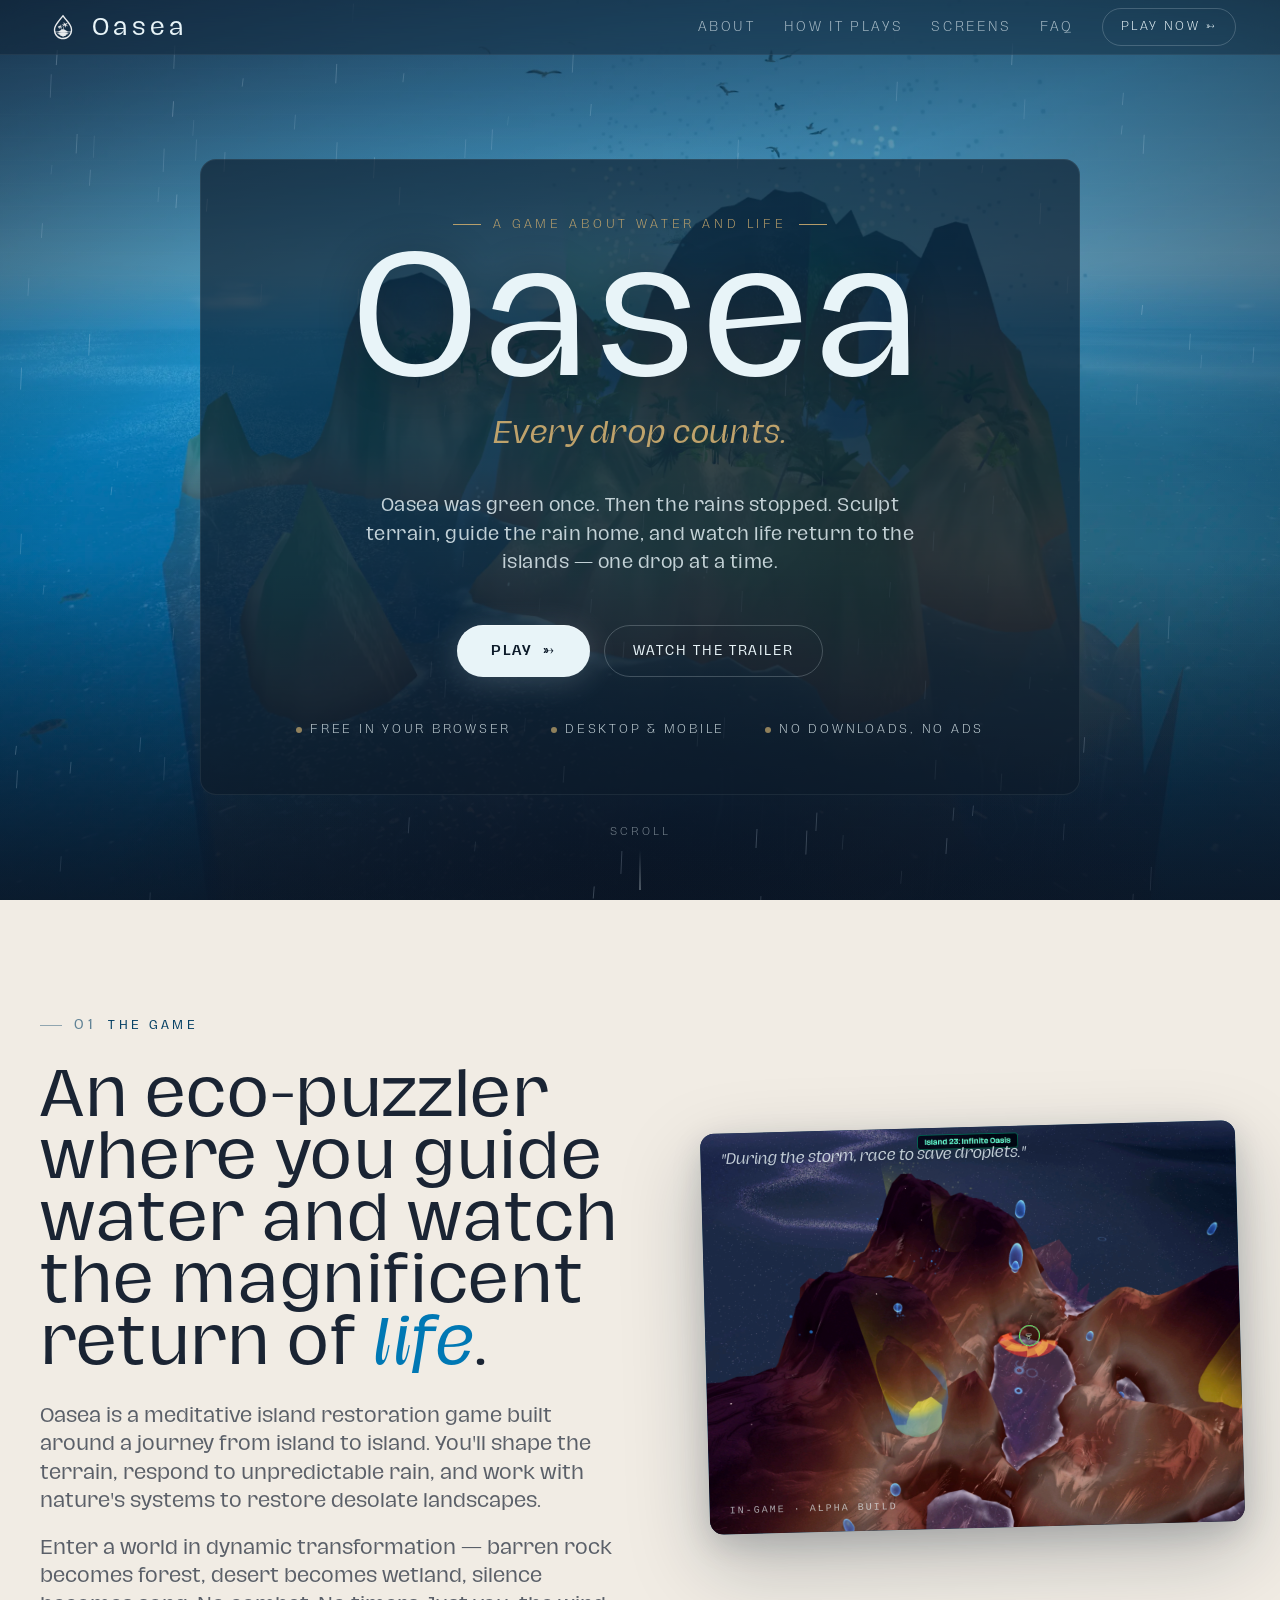
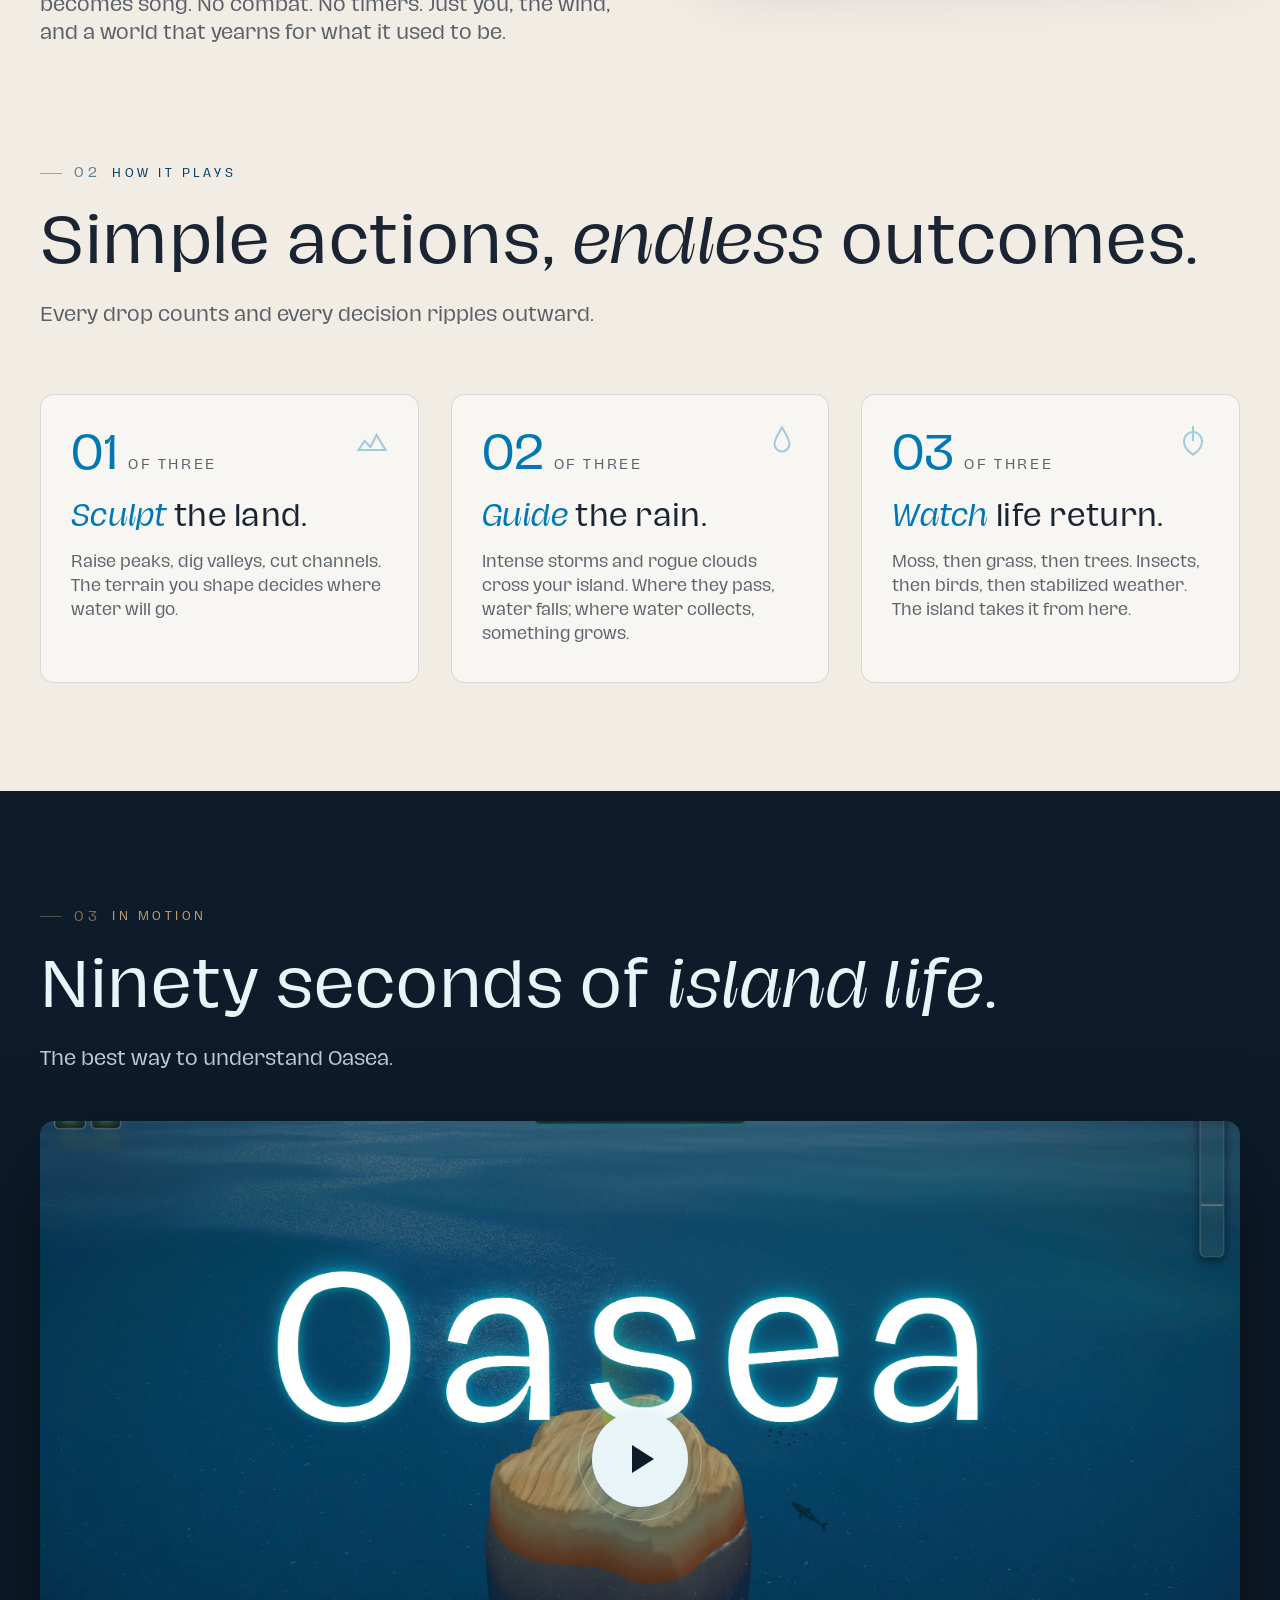
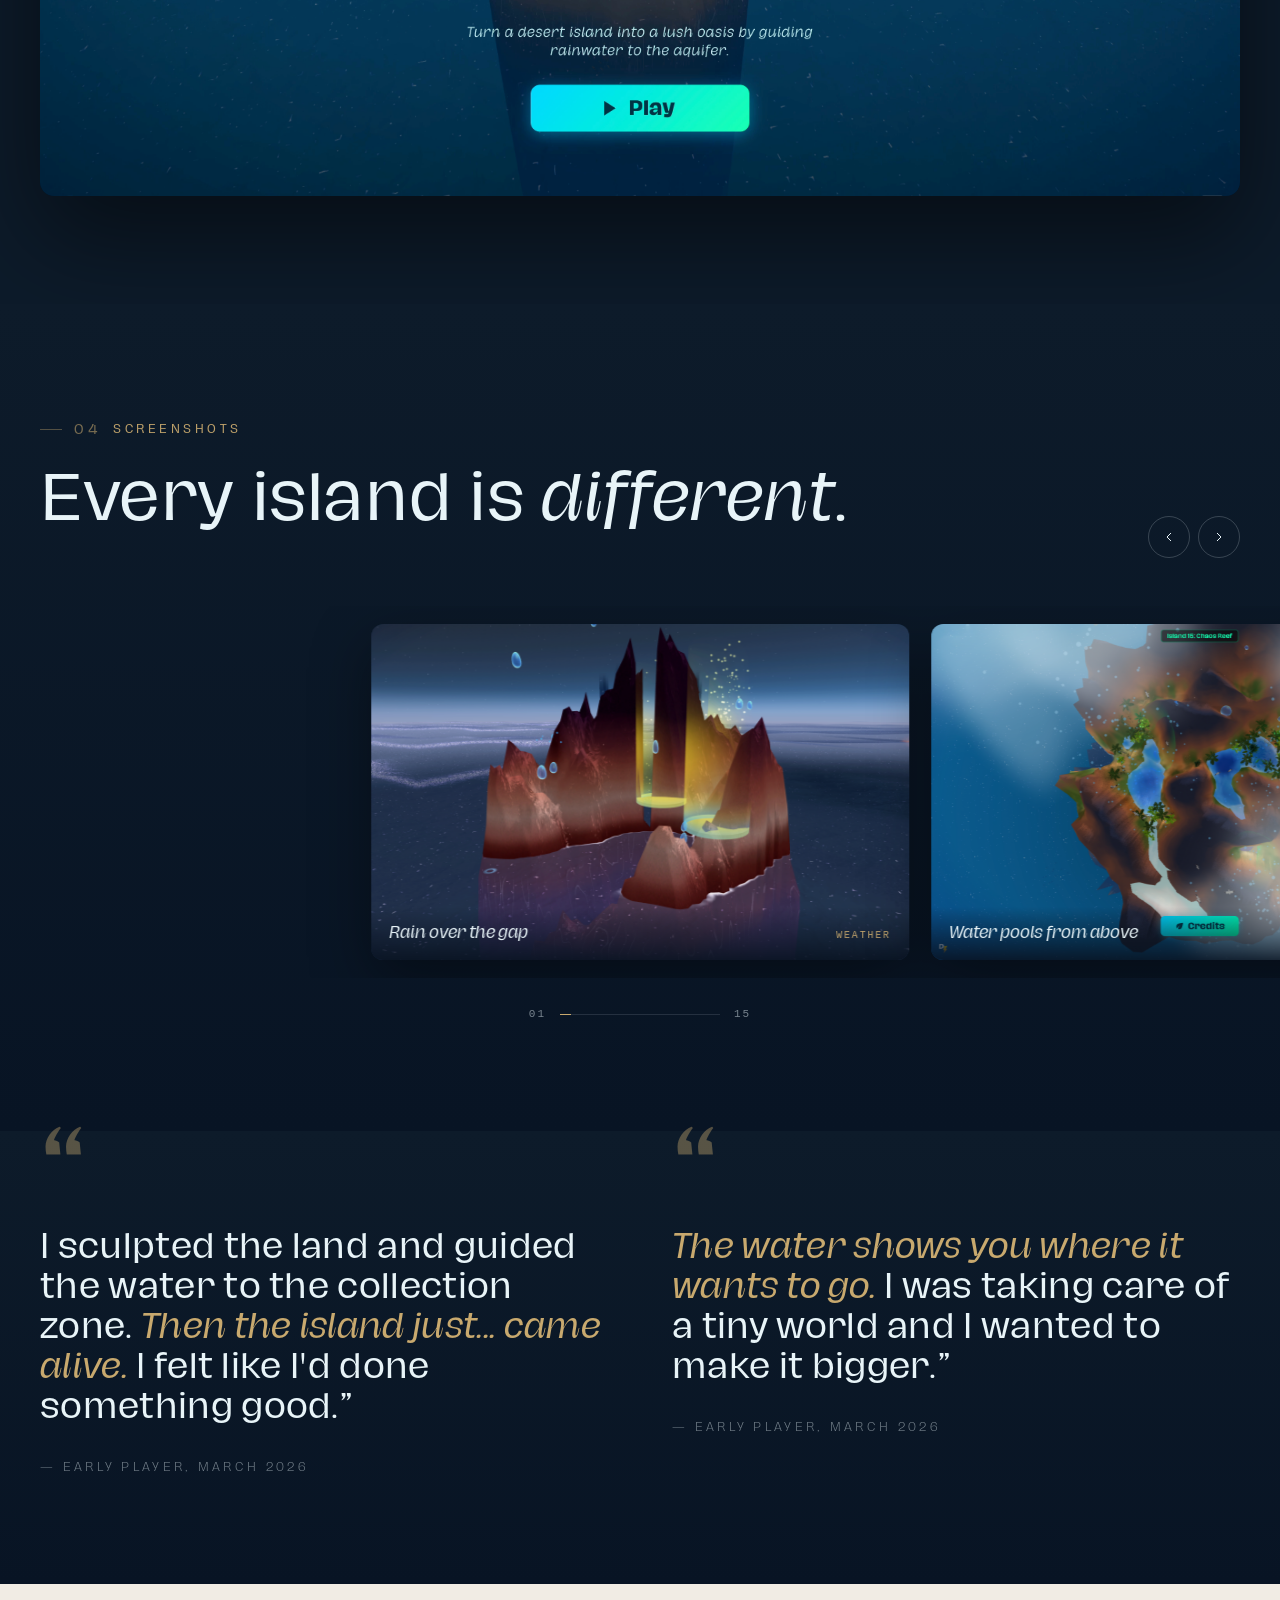
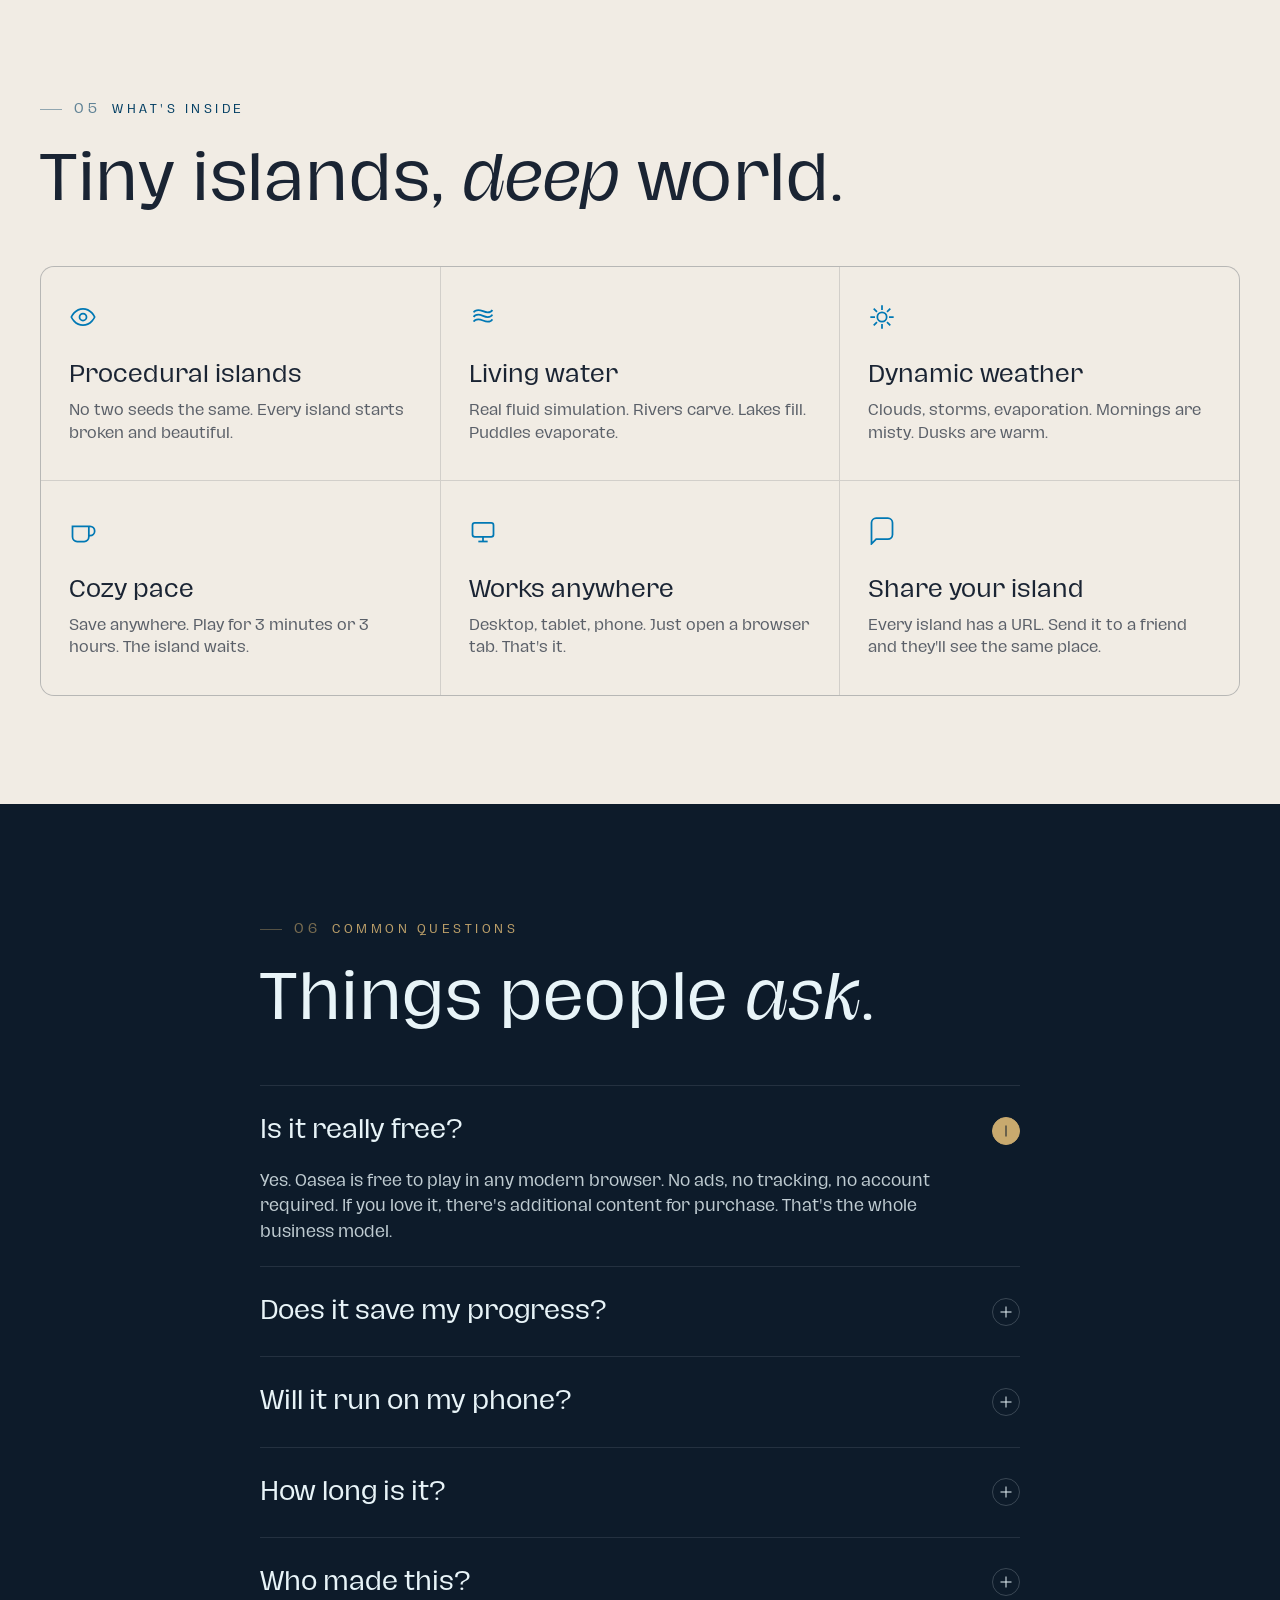
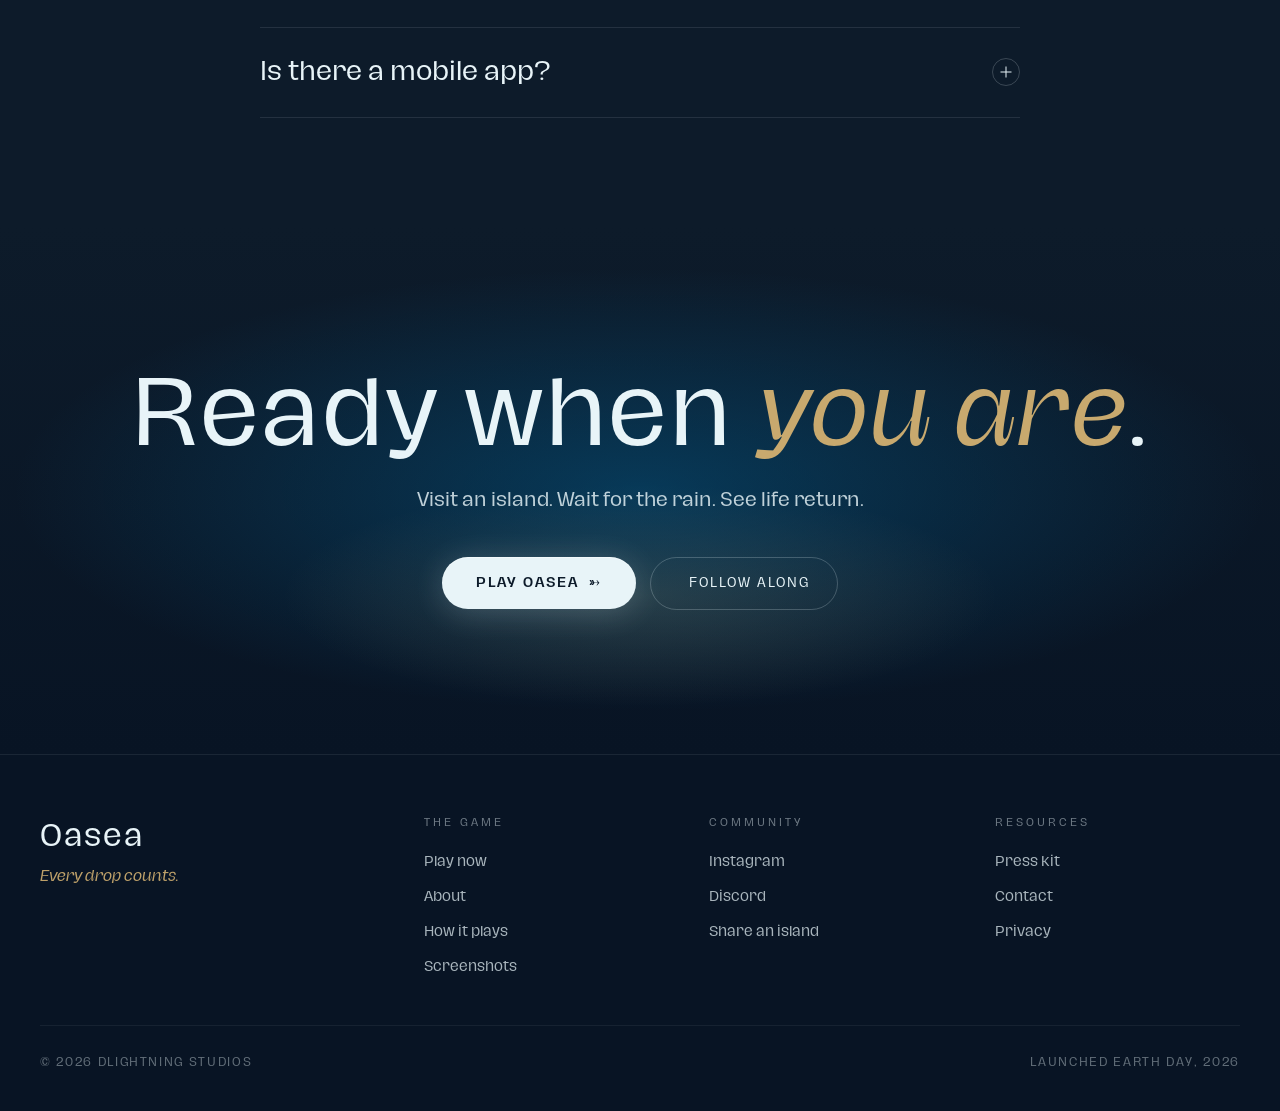
==== commit 5178fe63: "island builder new song bonus quetzal ca mode" ====
--- a/about.html
+++ b/about.html
@@ -5,8 +5,17 @@
 <meta name="viewport" content="width=device-width, initial-scale=1.0">
 <title>Oasea — About</title>
 <meta name="description" content="Oasea is a game about water and regeneration. Sculpt terrain, guide the rain, watch life return. Free in your browser.">
+<meta property="og:title" content="Oasea — About">
+<meta property="og:description" content="Oasea is a game about water and regeneration. Sculpt terrain, guide the rain, watch life return. Free in your browser.">
+<meta property="og:image" content="https://oasea.earth/img/opengraph/Oasea-About.png">
+<meta property="og:url" content="https://oasea.earth/about">
+<meta property="og:type" content="website">
+<meta name="twitter:card" content="summary_large_image">
+<meta name="twitter:title" content="Oasea — About">
+<meta name="twitter:description" content="Oasea is a game about water and regeneration. Sculpt terrain, guide the rain, watch life return. Free in your browser.">
+<meta name="twitter:image" content="https://oasea.earth/img/opengraph/Oasea-About.png">
 <script src="https://code.iconify.design/2/2.0.0/iconify.min.js"></script>
-  <link rel="stylesheet" crossorigin href="/assets/about-DsX5lBwC.css">
+  <link rel="stylesheet" crossorigin href="/assets/about-C8EeQN2R.css">
 </head>
 <body>
 
@@ -21,7 +30,7 @@
     <a href="#loop">How it Plays</a>
     <a href="#gallery">Screens</a>
     <a href="#faq">FAQ</a>
-    <a href="https://play.oasea.earth" class="nav-play">Play Now →</a>
+    <a href="/" class="nav-play">Play Now →</a>
   </div>
 </nav>
 
@@ -39,13 +48,13 @@
     <p class="tagline">Every drop counts.</p>
     <p class="pitch">Oasea was green once. Then the rains stopped. Sculpt terrain, guide the rain home, and watch life return to the islands — one drop at a time.</p>
     <div class="cta-row">
-      <a href="https://play.oasea.earth" class="btn-primary">Play <span class="arrow">→</span></a>
+      <a href="/" class="btn-primary">Play <span class="arrow">→</span></a>
       <a href="#trailer" class="btn-ghost">Watch the trailer</a>
     </div>
     <div class="hero-meta">
-      <div><span class="dot"></span> Free in your browser</div>
-      <div><span class="dot"></span> Desktop &amp; mobile</div>
-      <div><span class="dot"></span> No downloads, no ads</div>
+      <div><span class="dot" aria-hidden="true"></span> Free in your browser</div>
+      <div><span class="dot" aria-hidden="true"></span> Desktop &amp; mobile</div>
+      <div><span class="dot" aria-hidden="true"></span> No downloads, no ads</div>
     </div>
   </div>
 
@@ -85,19 +94,19 @@
 
     <div class="loop-grid">
       <div class="loop-card">
-        <svg class="loop-icon" viewBox="0 0 24 24" fill="none" stroke="currentColor" stroke-width="1.4"><path d="M3 18l4-6 4 4 4-8 6 10H3z"/></svg>
+        <svg class="loop-icon" viewBox="0 0 24 24" fill="none" stroke="currentColor" stroke-width="1.4" aria-hidden="true"><path d="M3 18l4-6 4 4 4-8 6 10H3z"/></svg>
         <div class="loop-step">01 <span class="of">of three</span></div>
         <h3><em>Sculpt</em> the land.</h3>
         <p>Raise peaks, dig valleys, cut channels. The terrain you shape decides where water will go.</p>
       </div>
       <div class="loop-card">
-        <svg class="loop-icon" viewBox="0 0 24 24" fill="none" stroke="currentColor" stroke-width="1.4"><path d="M12 3c-3 5-5 8-5 11a5 5 0 0 0 10 0c0-3-2-6-5-11z"/></svg>
+        <svg class="loop-icon" viewBox="0 0 24 24" fill="none" stroke="currentColor" stroke-width="1.4" aria-hidden="true"><path d="M12 3c-3 5-5 8-5 11a5 5 0 0 0 10 0c0-3-2-6-5-11z"/></svg>
         <div class="loop-step">02 <span class="of">of three</span></div>
         <h3><em>Guide</em> the rain.</h3>
         <p>Intense storms and rogue clouds cross your island. Where they pass, water falls; where water collects, something grows.</p>
       </div>
       <div class="loop-card">
-        <svg class="loop-icon" viewBox="0 0 24 24" fill="none" stroke="currentColor" stroke-width="1.4"><path d="M12 21C12 21 6 18 6 12a6 6 0 0 1 12 0c0 6-6 9-6 9z"/><line x1="12" y1="2" x2="12" y2="12"/></svg>
+        <svg class="loop-icon" viewBox="0 0 24 24" fill="none" stroke="currentColor" stroke-width="1.4" aria-hidden="true"><path d="M12 21C12 21 6 18 6 12a6 6 0 0 1 12 0c0 6-6 9-6 9z"/><line x1="12" y1="2" x2="12" y2="12"/></svg>
         <div class="loop-step">03 <span class="of">of three</span></div>
         <h3><em>Watch</em> life return.</h3>
         <p>Moss, then grass, then trees. Insects, then birds, then stabilized weather. The island takes it from here.</p>
@@ -113,7 +122,7 @@
     <h2 class="section-title">Ninety seconds of <em>island life</em>.</h2>
     <p class="lede" style="margin-bottom: 48px;">The best way to understand Oasea.</p>
 
-    <div class="video-wrap" role="button" tabindex="0" aria-label="Play Oasea trailer">
+    <div class="video-wrap" role="button" tabindex="0" aria-label="Play Oasea trailer" onkeydown="if(event.key==='Enter'||event.key===' '){event.preventDefault();this.dispatchEvent(new MouseEvent('click',{bubbles:true}));}">
       <img src="img/about/splash-2.png" alt="" style="position:absolute;inset:0;width:100%;height:100%;object-fit:cover;display:block;">
       <div class="play-button" aria-hidden="true"><span class="ring"></span></div>
     </div>
@@ -203,32 +212,32 @@
 
     <div class="features-grid">
       <div class="feature">
-        <svg class="feature-icon" viewBox="0 0 24 24" fill="none" stroke="currentColor" stroke-width="1.5"><path d="M2 12s3-7 10-7 10 7 10 7-3 7-10 7-10-7-10-7z"/><circle cx="12" cy="12" r="3"/></svg>
+        <svg class="feature-icon" viewBox="0 0 24 24" fill="none" stroke="currentColor" stroke-width="1.5" aria-hidden="true"><path d="M2 12s3-7 10-7 10 7 10 7-3 7-10 7-10-7-10-7z"/><circle cx="12" cy="12" r="3"/></svg>
         <h3>Procedural islands</h3>
         <p>No two seeds the same. Every island starts broken and beautiful.</p>
       </div>
       <div class="feature">
-        <svg class="feature-icon" viewBox="0 0 24 24" fill="none" stroke="currentColor" stroke-width="1.5"><path d="M4 16s1-2 4-2 5 2 8 2 4-2 4-2"/><path d="M4 12s1-2 4-2 5 2 8 2 4-2 4-2"/><path d="M4 8s1-2 4-2 5 2 8 2 4-2 4-2"/></svg>
+        <svg class="feature-icon" viewBox="0 0 24 24" fill="none" stroke="currentColor" stroke-width="1.5" aria-hidden="true"><path d="M4 16s1-2 4-2 5 2 8 2 4-2 4-2"/><path d="M4 12s1-2 4-2 5 2 8 2 4-2 4-2"/><path d="M4 8s1-2 4-2 5 2 8 2 4-2 4-2"/></svg>
         <h3>Living water</h3>
         <p>Real fluid simulation. Rivers carve. Lakes fill. Puddles evaporate.</p>
       </div>
       <div class="feature">
-        <svg class="feature-icon" viewBox="0 0 24 24" fill="none" stroke="currentColor" stroke-width="1.5"><path d="M12 2v4M12 18v4M4.9 4.9l2.8 2.8M16.3 16.3l2.8 2.8M2 12h4M18 12h4M4.9 19.1l2.8-2.8M16.3 7.7l2.8-2.8"/><circle cx="12" cy="12" r="4"/></svg>
+        <svg class="feature-icon" viewBox="0 0 24 24" fill="none" stroke="currentColor" stroke-width="1.5" aria-hidden="true"><path d="M12 2v4M12 18v4M4.9 4.9l2.8 2.8M16.3 16.3l2.8 2.8M2 12h4M18 12h4M4.9 19.1l2.8-2.8M16.3 7.7l2.8-2.8"/><circle cx="12" cy="12" r="4"/></svg>
         <h3>Dynamic weather</h3>
         <p>Clouds, storms, evaporation. Mornings are misty. Dusks are warm.</p>
       </div>
       <div class="feature">
-        <svg class="feature-icon" viewBox="0 0 24 24" fill="none" stroke="currentColor" stroke-width="1.5"><path d="M17 8h1a4 4 0 0 1 0 8h-1M3 8h14v9a4 4 0 0 1-4 4H7a4 4 0 0 1-4-4V8z"/></svg>
+        <svg class="feature-icon" viewBox="0 0 24 24" fill="none" stroke="currentColor" stroke-width="1.5" aria-hidden="true"><path d="M17 8h1a4 4 0 0 1 0 8h-1M3 8h14v9a4 4 0 0 1-4 4H7a4 4 0 0 1-4-4V8z"/></svg>
         <h3>Cozy pace</h3>
         <p>Save anywhere. Play for 3 minutes or 3 hours. The island waits.</p>
       </div>
       <div class="feature">
-        <svg class="feature-icon" viewBox="0 0 24 24" fill="none" stroke="currentColor" stroke-width="1.5"><rect x="3" y="5" width="18" height="12" rx="2"/><path d="M8 21h8"/><path d="M12 17v4"/></svg>
+        <svg class="feature-icon" viewBox="0 0 24 24" fill="none" stroke="currentColor" stroke-width="1.5" aria-hidden="true"><rect x="3" y="5" width="18" height="12" rx="2"/><path d="M8 21h8"/><path d="M12 17v4"/></svg>
         <h3>Works anywhere</h3>
         <p>Desktop, tablet, phone. Just open a browser tab. That's it.</p>
       </div>
       <div class="feature">
-        <svg class="feature-icon" viewBox="0 0 24 24" fill="none" stroke="currentColor" stroke-width="1.5"><path d="M21 15a4 4 0 0 1-4 4H7l-4 4V5a4 4 0 0 1 4-4h10a4 4 0 0 1 4 4z"/></svg>
+        <svg class="feature-icon" viewBox="0 0 24 24" fill="none" stroke="currentColor" stroke-width="1.5" aria-hidden="true"><path d="M21 15a4 4 0 0 1-4 4H7l-4 4V5a4 4 0 0 1 4-4h10a4 4 0 0 1 4 4z"/></svg>
         <h3>Share your island</h3>
         <p>Every island has a URL. Send it to a friend and they'll see the same place.</p>
       </div>
@@ -244,27 +253,27 @@
 
     <div class="faq-list" id="faq-list">
       <div class="faq-item open">
-        <button class="faq-q"><span>Is it really free?</span><span class="sign"></span></button>
+        <button class="faq-q" aria-expanded="true"><span>Is it really free?</span><span class="sign" aria-hidden="true"></span></button>
         <div class="faq-a">Yes. Oasea is free to play in any modern browser. No ads, no tracking, no account required. If you love it, there's additional content for purchase. That's the whole business model.</div>
       </div>
       <div class="faq-item">
-        <button class="faq-q"><span>Does it save my progress?</span><span class="sign"></span></button>
+        <button class="faq-q" aria-expanded="false"><span>Does it save my progress?</span><span class="sign" aria-hidden="true"></span></button>
         <div class="faq-a">Your progress saves locally in your browser automatically. If you create an account (optional, free), it syncs across devices and gets a recovery URL.</div>
       </div>
       <div class="faq-item">
-        <button class="faq-q"><span>Will it run on my phone?</span><span class="sign"></span></button>
+        <button class="faq-q" aria-expanded="false"><span>Will it run on my phone?</span><span class="sign" aria-hidden="true"></span></button>
         <div class="faq-a">If your phone is from the last five years or so, yes. We test on iOS 15+ and Android 10+. It plays beautifully on tablets and desktop.</div>
       </div>
       <div class="faq-item">
-        <button class="faq-q"><span>How long is it?</span><span class="sign"></span></button>
+        <button class="faq-q" aria-expanded="false"><span>How long is it?</span><span class="sign" aria-hidden="true"></span></button>
         <div class="faq-a">There's approximately 30-45 mins of story mode, then another hour of bonus levels. Most players hit their first restored island in 2–3 minutes. After that, there are daily challenges, and optional level-packs.</div>
       </div>
       <div class="faq-item">
-        <button class="faq-q"><span>Who made this?</span><span class="sign"></span></button>
+        <button class="faq-q" aria-expanded="false"><span>Who made this?</span><span class="sign" aria-hidden="true"></span></button>
         <div class="faq-a">A very small team at Dlightning Studios. We spent three years crafting an experience that met our standards for quality and accessibility. Additional credits are in the game menu.</div>
       </div>
       <div class="faq-item">
-        <button class="faq-q"><span>Is there a mobile app?</span><span class="sign"></span></button>
+        <button class="faq-q" aria-expanded="false"><span>Is there a mobile app?</span><span class="sign" aria-hidden="true"></span></button>
         <div class="faq-a">Kinda. The browser version works great on all of your internet connected devices. A progressive web app (PWA) install is available, which makes it feel just like a native app.</div>
       </div>
     </div>
@@ -276,7 +285,7 @@
   <h2>Ready when <em>you are</em>.</h2>
   <p>Visit an island. Wait for the rain. See life return.</p>
   <div class="cta-row" style="justify-content:center;">
-    <a href="https://play.oasea.earth" class="btn-primary">Play Oasea <span class="arrow">→</span></a>
+    <a href="/" class="btn-primary">Play Oasea <span class="arrow">→</span></a>
     <a href="https://www.instagram.com/oasea_islands/" class="btn-ghost" target="_blank" rel="noopener">
       <span class="iconify" data-icon="mdi:instagram" style="font-size:16px;"></span>
       Follow along
@@ -294,7 +303,7 @@
     <div>
       <h4>The Game</h4>
       <ul>
-        <li><a href="https://play.oasea.earth">Play now</a></li>
+        <li><a href="/">Play now</a></li>
         <li><a href="#what">About</a></li>
         <li><a href="#loop">How it plays</a></li>
         <li><a href="#gallery">Screenshots</a></li>
@@ -354,8 +363,8 @@
   </div>
 
   <div class="tweak-toggle">
-    <label style="font-size:10px; letter-spacing:0.2em; text-transform:uppercase; color:rgba(232,244,248,0.5);">Rain</label>
-    <div class="tweak-switch on" data-key="rain"></div>
+    <label style="font-size:10px; letter-spacing:0.2em; text-transform:uppercase; color:rgba(232,244,248,0.5);" id="rain-label">Rain</label>
+    <div class="tweak-switch on" data-key="rain" role="switch" aria-checked="true" aria-labelledby="rain-label" tabindex="0"></div>
   </div>
 </div>
 
@@ -523,8 +532,9 @@
   const lbMeta       = document.getElementById('lightbox-meta');
   const lbDl         = document.getElementById('lightbox-dl');
   const lbBackdrop   = document.getElementById('lightbox-backdrop');
-
-  function openLightbox(idx) {
+  let lbTrigger      = null;
+
+  function openLightbox(idx, triggerEl) {
     const s = SHOTS[idx];
     lbImg.src = s.img;
     lbImg.alt = s.title;
@@ -532,13 +542,17 @@
     lbMeta.textContent  = s.meta;
     lbDl.href           = s.img;
     lbDl.download       = s.title;
+    lbDl.setAttribute('aria-label', 'Download ' + s.title);
     lightbox.dataset.idx = idx;
     lightbox.classList.add('open');
     document.body.style.overflow = 'hidden';
+    lbTrigger = triggerEl || document.activeElement;
+    document.getElementById('lightbox-close').focus();
   }
   function closeLightbox() {
     lightbox.classList.remove('open');
     document.body.style.overflow = '';
+    if (lbTrigger) { lbTrigger.focus(); lbTrigger = null; }
   }
   function lbNavigate(dir) {
     const idx = ((+lightbox.dataset.idx + dir) + SHOTS.length) % SHOTS.length;
@@ -553,7 +567,7 @@
     const shot = e.target.closest('.shot');
     if (!shot) return;
     const idx = Array.from(track.children).indexOf(shot);
-    if (idx !== -1) openLightbox(idx);
+    if (idx !== -1) openLightbox(idx, shot);
   });
 
   lbBackdrop.addEventListener('click', closeLightbox);
@@ -573,10 +587,17 @@
      FAQ
      ========================================== */
   document.querySelectorAll('.faq-item').forEach(item => {
-    item.querySelector('.faq-q').addEventListener('click', () => {
+    const btn = item.querySelector('.faq-q');
+    btn.addEventListener('click', () => {
       const isOpen = item.classList.contains('open');
-      document.querySelectorAll('.faq-item').forEach(i => i.classList.remove('open'));
-      if (!isOpen) item.classList.add('open');
+      document.querySelectorAll('.faq-item').forEach(i => {
+        i.classList.remove('open');
+        i.querySelector('.faq-q').setAttribute('aria-expanded', 'false');
+      });
+      if (!isOpen) {
+        item.classList.add('open');
+        btn.setAttribute('aria-expanded', 'true');
+      }
     });
   });
 
@@ -717,12 +738,16 @@
     document.querySelectorAll('.tweak-seg').forEach(seg => {
       const key = seg.dataset.key;
       seg.querySelectorAll('button').forEach(b => {
-        b.classList.toggle('on', b.dataset.v === state[key]);
+        const active = b.dataset.v === state[key];
+        b.classList.toggle('on', active);
+        b.setAttribute('aria-pressed', active ? 'true' : 'false');
       });
     });
     document.querySelectorAll('.tweak-switch').forEach(sw => {
       const key = sw.dataset.key;
-      sw.classList.toggle('on', !!state[key]);
+      const on = !!state[key];
+      sw.classList.toggle('on', on);
+      sw.setAttribute('aria-checked', on ? 'true' : 'false');
     });
   }
   applyAll();
@@ -745,6 +770,13 @@
     sw.addEventListener('click', () => {
       const key = sw.dataset.key;
       setTweak(key, !state[key]);
+    });
+    sw.addEventListener('keydown', (e) => {
+      if (e.key === 'Enter' || e.key === ' ') {
+        e.preventDefault();
+        const key = sw.dataset.key;
+        setTweak(key, !state[key]);
+      }
     });
   });
 
--- a/assets/about-C8EeQN2R.css
+++ b/assets/about-C8EeQN2R.css
@@ -0,0 +1 @@
+@font-face{font-family:HagridText;src:url(../font/HagridText-Regular.otf) format("opentype");font-weight:400;font-style:normal;font-display:swap}@font-face{font-family:HagridText;src:url(../font/HagridText-Light.otf) format("opentype");font-weight:300;font-style:normal;font-display:swap}@font-face{font-family:HagridText;src:url(../font/HagridText-Medium.otf) format("opentype");font-weight:500;font-style:normal;font-display:swap}@font-face{font-family:HagridText;src:url(../font/HagridText-Bold.otf) format("opentype");font-weight:700;font-style:normal;font-display:swap}@font-face{font-family:HagridText;src:url(../font/HagridText-BoldItalic.otf) format("opentype");font-weight:700;font-style:italic;font-display:swap}@font-face{font-family:Hagrid;src:url(../font/Hagrid-LightItalic.otf) format("opentype");font-weight:300;font-style:italic;font-display:swap}@font-face{font-family:Hagrid;src:url(../font/Hagrid-Italic.otf) format("opentype");font-weight:400;font-style:italic;font-display:swap}@font-face{font-family:Hagrid;src:url(../font/Hagrid-MediumItalic.otf) format("opentype");font-weight:500;font-style:italic;font-display:swap}@font-face{font-family:Hagrid;src:url(../font/Hagrid-ExtraboldItalic.otf) format("opentype");font-weight:800;font-style:italic;font-display:swap}:root{--ocean: #0078b4;--ocean-deep: #003d62;--sand: #c8a96e;--sand-soft: rgba(200, 169, 110, .95);--dusk: #e07b3f;--green: #4a9e6b;--night: #0d1b2a;--night-2: #081424;--foam: #e8f4f8;--foam-dim: rgba(232, 244, 248, .82);--font-display: "HagridText", Georgia, serif;--font-italic: "Hagrid", Georgia, serif;--font-text: "HagridText", system-ui, sans-serif;--ease-out-expo: cubic-bezier(.19, 1, .22, 1);--hero-tint-from: #0d2a4a;--hero-tint-mid: #0078b4;--hero-tint-deep: #003d62;--hero-tint-end: #0d1b2a;--section-bg: #f1ece4;--section-ink: #1a2433;--section-ink-soft: rgba(26, 36, 51, .7);--section-rule: rgba(26, 36, 51, .14)}*,*:before,*:after{box-sizing:border-box;margin:0;padding:0}html{scroll-behavior:smooth}body{background:var(--night);color:var(--foam);font-family:var(--font-text);font-weight:400;-webkit-font-smoothing:antialiased;-moz-osx-font-smoothing:grayscale;overflow-x:hidden;line-height:1.55}a{color:inherit;text-decoration:none}button{font:inherit;cursor:pointer;border:none;background:none;color:inherit}::selection{background:var(--sand);color:var(--night)}.topnav{position:fixed;top:0;left:0;right:0;z-index:40;display:flex;align-items:center;justify-content:space-between;padding:8px clamp(18px,4vw,44px);backdrop-filter:blur(14px);-webkit-backdrop-filter:blur(14px);background:#0d1b2a61;border-bottom:1px solid rgba(232,244,248,.06);transition:background .4s ease,border-color .4s ease}.topnav.scrolled{background:#081220c7}.topnav .brand{display:flex;align-items:center;gap:10px;font-family:var(--font-display);font-size:22px;letter-spacing:.18em;color:var(--foam)}.topnav .brand .dot{width:38px;height:38px;opacity:.9}.nav-links{display:flex;align-items:center;gap:28px;font-size:12px;letter-spacing:.22em;text-transform:uppercase;color:#e8f4f8b3;font-weight:300}.nav-links a{transition:color .2s ease}.nav-links a:hover{color:var(--foam)}.nav-play{padding:9px 18px;border:1px solid rgba(232,244,248,.2);border-radius:100px;font-size:11px;letter-spacing:.22em;text-transform:uppercase;color:var(--foam);transition:background .3s ease,border-color .3s ease}.nav-play:hover{background:var(--ocean);border-color:var(--ocean)}@media(max-width:720px){.nav-links a:not(.nav-play){display:none}}.hero{position:relative;min-height:100svh;display:flex;flex-direction:column;align-items:center;justify-content:center;padding:clamp(80px,14vh,140px) clamp(18px,5vw,40px) clamp(60px,8vh,100px);overflow:hidden}.hero-bg{position:absolute;inset:0;z-index:0;background:radial-gradient(ellipse 80% 60% at 30% 40%,rgba(0,140,200,.55),transparent 60%),radial-gradient(ellipse 70% 50% at 75% 60%,rgba(200,169,110,.35),transparent 60%),linear-gradient(160deg,#0a2540,#0078b4 35%,#003d62 65%,#0d1b2a)}.hero-bg:before{content:"";position:absolute;inset:0;background:radial-gradient(circle at 50% 45%,rgba(255,220,160,.18),transparent 35%),repeating-linear-gradient(180deg,transparent 0,transparent 22px,rgba(255,255,255,.015) 22px,rgba(255,255,255,.015) 23px)}.hero-bg:after{content:"";position:absolute;left:0;right:0;bottom:0;height:38%;background:radial-gradient(ellipse 60% 100% at 50% 100%,rgba(10,20,35,.9),transparent 70%),linear-gradient(to top,rgba(10,20,35,.85),transparent)}.hero-scrim{position:absolute;inset:0;z-index:1;background:radial-gradient(ellipse 110% 80% at 50% 60%,transparent 40%,rgba(13,27,42,.5) 80%,rgba(13,27,42,.85) 100%);pointer-events:none}#rain-canvas{position:absolute;inset:0;z-index:2;pointer-events:none}.hero-inner{position:relative;z-index:3;max-width:880px;width:100%;text-align:center;display:flex;flex-direction:column;align-items:center}.eyebrow{font-size:11px;letter-spacing:.35em;text-transform:uppercase;color:var(--sand-soft);font-weight:300;display:inline-flex;align-items:center;gap:12px;margin-bottom:12px}.eyebrow:before,.eyebrow:after{content:"";display:block;width:28px;height:1px;background:var(--sand-soft);opacity:.95}.hero h1{font-family:var(--font-display);font-weight:400;font-size:clamp(4.8rem,14vw,10rem);line-height:.92;letter-spacing:.04em;color:var(--foam);margin-bottom:20px;text-shadow:0 2px 40px rgba(0,0,0,.3)}.hero .tagline{font-family:var(--font-italic);font-style:italic;font-size:clamp(1.2rem,2.6vw,1.75rem);color:var(--sand-soft);letter-spacing:.03em;margin-bottom:36px}.hero .pitch{max-width:560px;font-size:clamp(.95rem,1.5vw,1.05rem);color:var(--foam-dim);line-height:1.7;letter-spacing:.03em;margin-bottom:48px}.cta-row{display:flex;align-items:center;gap:14px;flex-wrap:wrap;justify-content:center}.btn-primary{display:inline-flex;align-items:center;gap:10px;padding:16px 34px;background:var(--foam);color:var(--night);border-radius:100px;font-size:13px;font-weight:500;letter-spacing:.16em;text-transform:uppercase;transition:transform .2s var(--ease-out-expo),box-shadow .3s ease,background .3s ease;box-shadow:0 4px 32px #e8f4f833,0 1px #fff6 inset}.btn-primary:hover{transform:translateY(-2px);box-shadow:0 10px 40px #e8f4f84d,0 1px #ffffff80 inset;background:#fff}.btn-primary .arrow{display:inline-block;transition:transform .3s var(--ease-out-expo)}.btn-primary:hover .arrow{transform:translate(4px)}.btn-ghost{display:inline-flex;align-items:center;gap:10px;padding:16px 28px;background:transparent;color:var(--foam);border:1px solid rgba(232,244,248,.22);border-radius:100px;font-size:12px;font-weight:400;letter-spacing:.16em;text-transform:uppercase;transition:background .3s ease,border-color .3s ease}.btn-ghost:hover{background:#e8f4f814;border-color:#e8f4f866}.hero-meta{margin-top:44px;display:flex;gap:40px;flex-wrap:wrap;justify-content:center;font-size:11px;letter-spacing:.25em;text-transform:uppercase;color:#e8f4f8d9;font-weight:300}.hero-meta>div{display:flex;align-items:center;gap:8px}.hero-meta .dot{width:6px;height:6px;border-radius:50%;background:var(--sand);opacity:.7}.scroll-cue{position:absolute;bottom:30px;left:50%;transform:translate(-50%);z-index:3;display:flex;flex-direction:column;align-items:center;gap:10px;font-size:10px;letter-spacing:.3em;text-transform:uppercase;color:#e8f4f880;font-weight:300}.scroll-cue .line{width:1px;height:40px;background:linear-gradient(to bottom,transparent,rgba(232,244,248,.6));animation:cueDrop 2.2s var(--ease-out-expo) infinite}@keyframes cueDrop{0%{transform:translateY(-10px);opacity:0}30%{opacity:1}to{transform:translateY(10px);opacity:0}}.hero-inner>*{opacity:0;transform:translateY(18px);animation:reveal 1.2s var(--ease-out-expo) forwards}.hero-inner>*:nth-child(1){animation-delay:.15s}.hero-inner>*:nth-child(2){animation-delay:.35s}.hero-inner>*:nth-child(3){animation-delay:.55s}.hero-inner>*:nth-child(4){animation-delay:.75s}.hero-inner>*:nth-child(5){animation-delay:.95s}.hero-inner>*:nth-child(6){animation-delay:1.15s}@keyframes reveal{to{opacity:1;transform:translateY(0)}}@media(prefers-reduced-motion:reduce){.hero-inner>*{animation:none;opacity:1;transform:none}}section{position:relative;padding:clamp(80px,12vh,140px) clamp(18px,5vw,40px)}.wrap{max-width:1200px;margin:0 auto}.wrap-narrow{max-width:760px;margin:0 auto}.section-light{background:var(--section-bg);color:var(--section-ink)}.section-night{background:var(--night);color:var(--foam)}.section-night-2{background:linear-gradient(180deg,var(--night) 0%,var(--night-2) 100%);color:var(--foam)}.section-label{display:inline-flex;align-items:center;gap:12px;font-size:11px;letter-spacing:.32em;text-transform:uppercase;font-weight:400;margin-bottom:28px}.section-light .section-label{color:var(--ocean-deep)}.section-night .section-label,.section-night-2 .section-label{color:var(--sand-soft)}.section-label .num{font-family:var(--font-display);font-size:13px;opacity:.6}.section-label:before{content:"";display:block;width:22px;height:1px;background:currentColor;opacity:.4}h2.section-title{font-family:var(--font-display);font-weight:400;font-size:clamp(2.2rem,5vw,3.8rem);line-height:1.02;letter-spacing:.01em;margin-bottom:28px}h2.section-title em{font-family:var(--font-italic);font-style:italic;font-weight:400}.section-light h2.section-title{color:var(--section-ink)}.lede{font-size:clamp(1rem,1.5vw,1.15rem);line-height:1.55;max-width:640px}.section-light .lede{color:var(--section-ink-soft)}.section-night .lede{color:var(--foam-dim)}.what-grid{display:grid;grid-template-columns:1.1fr 1fr;gap:clamp(40px,6vw,80px);align-items:center}@media(max-width:900px){.what-grid{grid-template-columns:1fr}}.what-text h2 em{color:var(--ocean)}.what-text p+p{margin-top:18px}.floating-card{position:relative;aspect-ratio:4/3;border-radius:14px;overflow:hidden;background:linear-gradient(160deg,#0a2540,#003d62,#081424);box-shadow:0 30px 80px #0d1b2a40,0 10px 30px #0d1b2a26,0 1px #ffffff0f inset;transform:rotate(-1.5deg);transition:transform .6s var(--ease-out-expo)}.floating-card:hover{transform:rotate(0) scale(1.015)}.floating-card .label{position:absolute;bottom:16px;left:20px;font-family:SF Mono,Menlo,monospace;font-size:10px;letter-spacing:.2em;text-transform:uppercase;color:#e8f4f8a6}.floating-card .caption{position:absolute;top:16px;left:20px;right:20px;font-family:var(--font-italic);font-style:italic;font-size:14px;color:#e8f4f8cc}.shot-placeholder{position:absolute;inset:0;background:repeating-linear-gradient(45deg,#e8f4f80a 0 10px,#e8f4f814 10px 20px)}.shot-placeholder:after{content:attr(data-label);position:absolute;inset:0;display:flex;align-items:center;justify-content:center;font-family:SF Mono,Menlo,monospace;font-size:11px;letter-spacing:.16em;text-transform:uppercase;color:#e8f4f873;text-align:center;padding:20px}.loop-grid{display:grid;grid-template-columns:repeat(3,1fr);gap:32px;margin-top:64px}@media(max-width:820px){.loop-grid{grid-template-columns:1fr}}.loop-card{padding:36px 30px;border:1px solid var(--section-rule);border-radius:14px;background:#ffffff80;-webkit-backdrop-filter:blur(4px);backdrop-filter:blur(4px);position:relative;transition:transform .4s var(--ease-out-expo),box-shadow .4s ease,border-color .4s ease}.loop-card:hover{transform:translateY(-4px);box-shadow:0 20px 50px #0d1b2a14;border-color:#0078b459}.loop-step{font-family:var(--font-display);font-size:44px;font-weight:400;color:var(--ocean);line-height:1;display:flex;align-items:baseline;gap:10px;margin-bottom:20px}.loop-step .of{font-size:13px;color:var(--section-ink-soft);letter-spacing:.2em;font-family:var(--font-text);text-transform:uppercase}.loop-card h3{font-family:var(--font-display);font-size:28px;font-weight:400;margin-bottom:12px;letter-spacing:.01em}.loop-card h3 em{font-family:var(--font-italic);font-style:italic;color:var(--ocean)}.loop-card p{font-size:15px;line-height:1.6;color:var(--section-ink-soft)}.loop-icon{position:absolute;top:28px;right:28px;width:36px;height:36px;color:var(--ocean);opacity:.35}.gallery-header{display:flex;justify-content:space-between;align-items:flex-end;gap:32px;margin-bottom:48px;flex-wrap:wrap}.gallery-nav{display:flex;gap:8px}.gallery-nav button{width:42px;height:42px;border-radius:50%;border:1px solid rgba(232,244,248,.2);color:var(--foam);display:flex;align-items:center;justify-content:center;transition:background .3s ease,border-color .3s ease,transform .2s ease}.gallery-nav button:hover{background:#e8f4f814;border-color:#e8f4f866}.gallery-nav button:active{transform:scale(.96)}.marquee{position:relative;overflow:hidden;margin:0 calc(-1*clamp(18px,5vw,40px));padding:18px clamp(18px,5vw,40px);cursor:grab;-webkit-user-select:none;user-select:none}.marquee-track{display:flex;gap:22px;will-change:transform;transition:transform .6s var(--ease-out-expo)}.shot{flex:0 0 auto;width:clamp(290px,42vw,580px);aspect-ratio:16/10;border-radius:12px;overflow:hidden;position:relative;background:#0a1a2b;box-shadow:0 20px 60px #0006;cursor:pointer;transition:transform .4s var(--ease-out-expo)}.shot:hover{transform:translateY(-6px)}.shot:hover .shot-dl{opacity:1!important}.shot-dl:hover{background:#0078b4cc!important;border-color:transparent!important}.shot .shot-placeholder{background:repeating-linear-gradient(45deg,#e8f4f80a 0 10px,#e8f4f814 10px 20px)}.shot .shot-cap{position:absolute;bottom:0;left:0;right:0;padding:14px 18px 16px;background:linear-gradient(to top,rgba(8,18,32,.88),transparent);display:flex;justify-content:space-between;align-items:baseline;gap:12px}.shot .cap-title{font-family:var(--font-italic);font-style:italic;font-size:15px;color:var(--foam)}.shot .cap-meta{font-family:SF Mono,Menlo,monospace;font-size:10px;letter-spacing:.18em;text-transform:uppercase;color:var(--sand-soft)}.gallery-counter{margin-top:28px;display:flex;align-items:center;justify-content:center;gap:14px;font-family:SF Mono,Menlo,monospace;font-size:11px;letter-spacing:.18em;text-transform:uppercase;color:#e8f4f880}.gallery-counter .bar{flex:0 0 160px;height:1px;background:#e8f4f81f;position:relative}.gallery-counter .bar span{position:absolute;top:0;left:0;bottom:0;background:var(--sand);transition:width .6s var(--ease-out-expo)}.video-wrap{position:relative;aspect-ratio:16/9;border-radius:14px;overflow:hidden;background:#04111f;box-shadow:0 40px 100px #00000080;cursor:pointer}.video-wrap .shot-placeholder{background:radial-gradient(ellipse 60% 60% at 50% 45%,rgba(0,120,180,.4),transparent 70%),repeating-linear-gradient(45deg,#e8f4f808 0 10px,#e8f4f80f 10px 20px)}.play-button{position:absolute;top:50%;left:50%;transform:translate(-50%,-50%);width:96px;height:96px;border-radius:50%;background:var(--foam);display:flex;align-items:center;justify-content:center;box-shadow:0 20px 60px #0078b466;transition:transform .3s var(--ease-out-expo)}.video-wrap:hover .play-button{transform:translate(-50%,-50%) scale(1.08)}.play-button:before{content:"";width:0;height:0;border-left:22px solid var(--night);border-top:14px solid transparent;border-bottom:14px solid transparent;margin-left:6px}.play-button .ring{position:absolute;inset:-14px;border:1px solid rgba(232,244,248,.3);border-radius:50%;animation:ringPulse 2.4s ease-out infinite}@keyframes ringPulse{0%{transform:scale(1);opacity:.8}to{transform:scale(1.4);opacity:0}}.quote-wrap{text-align:center;max-width:820px;margin:0 auto}.quote-wrap .mark{font-family:var(--font-display);font-size:120px;line-height:.8;color:var(--sand);opacity:.4;margin-bottom:0}.quote-wrap blockquote{font-family:var(--font-display);font-weight:400;font-size:clamp(1.3rem,2.5vw,2rem);line-height:1.25;letter-spacing:.01em;color:var(--foam)}.quote-wrap blockquote:after{content:"”";margin-left:.05em}.quote-wrap blockquote em{font-family:var(--font-italic);font-style:italic;color:var(--sand)}.quote-wrap cite{display:block;margin-top:32px;font-family:var(--font-text);font-style:normal;font-size:11px;letter-spacing:.3em;text-transform:uppercase;color:#e8f4f880;font-weight:300}.quotes-row{display:flex;gap:64px;align-items:flex-start}.quotes-row .quote-wrap{flex:1}.features-grid{display:grid;grid-template-columns:repeat(3,1fr);gap:1px;background:var(--section-rule);border:1px solid var(--section-rule);border-radius:14px;overflow:hidden;margin-top:56px}@media(max-width:820px){.features-grid{grid-template-columns:1fr}}@media(max-width:820px){.quotes-row{flex-direction:column;gap:48px}}.feature{background:var(--section-bg);padding:36px 28px;transition:background .3s ease}.feature:hover{background:#f7f2e9}.feature-icon{width:28px;height:28px;color:var(--ocean);margin-bottom:20px}.feature h3{font-family:var(--font-display);font-size:22px;font-weight:400;margin-bottom:8px}.feature p{font-size:14px;line-height:1.6;color:var(--section-ink-soft)}.faq-list{border-top:1px solid rgba(232,244,248,.1);margin-top:56px}.faq-item{border-bottom:1px solid rgba(232,244,248,.1);padding:22px 0}.faq-q>span:first-child{flex:1;text-align:left}.faq-q{display:flex;width:100%;align-items:center;justify-content:space-between;gap:24px;font-family:var(--font-display);font-size:clamp(1.15rem,2vw,1.5rem);color:var(--foam);text-align:left;padding:4px 0}.faq-q .sign{width:28px;height:28px;flex-shrink:0;border:1px solid rgba(232,244,248,.2);border-radius:50%;position:relative;transition:background .3s ease,transform .4s var(--ease-out-expo)}.faq-q .sign:before,.faq-q .sign:after{content:"";position:absolute;top:50%;left:50%;background:var(--foam);transition:transform .3s ease,opacity .3s ease}.faq-q .sign:before{width:11px;height:1px;transform:translate(-50%,-50%)}.faq-q .sign:after{width:1px;height:11px;transform:translate(-50%,-50%)}.faq-item.open .faq-q .sign{background:var(--sand);border-color:var(--sand);transform:rotate(90deg)}.faq-item.open .faq-q .sign:before,.faq-item.open .faq-q .sign:after{background:var(--night)}.faq-item.open .faq-q .sign:after{opacity:0}.faq-a{max-height:0;overflow:hidden;transition:max-height .5s var(--ease-out-expo),padding .4s ease,opacity .4s ease;color:var(--foam-dim);font-size:15px;line-height:1.7;opacity:0;padding-right:52px}.faq-item.open .faq-a{max-height:320px;padding-top:14px;opacity:1}.closing{text-align:center;padding:clamp(100px,16vh,180px) clamp(18px,5vw,40px);position:relative;overflow:hidden}.closing:before{content:"";position:absolute;inset:0;background:radial-gradient(ellipse 70% 60% at 50% 50%,rgba(0,120,180,.35),transparent 70%),radial-gradient(ellipse 40% 30% at 50% 70%,rgba(200,169,110,.2),transparent 70%);pointer-events:none}.closing>*{position:relative}.closing h2{font-family:var(--font-display);font-weight:400;font-size:clamp(3rem,7vw,5.5rem);line-height:1;letter-spacing:.02em;margin-bottom:28px}.closing h2 em{font-family:var(--font-italic);font-style:italic;color:var(--sand)}.closing p{max-width:520px;margin:0 auto 42px;color:var(--foam-dim);font-size:clamp(1rem,1.6vw,1.1rem);line-height:1.65}footer{padding:60px clamp(18px,5vw,40px) 40px;border-top:1px solid rgba(232,244,248,.08);background:var(--night-2)}.footer-grid{display:grid;grid-template-columns:1.4fr 1fr 1fr 1fr;gap:40px;max-width:1200px;margin:0 auto 48px}@media(max-width:760px){.footer-grid{grid-template-columns:1fr 1fr}}.footer-brand .mark{font-family:var(--font-display);font-size:28px;letter-spacing:.06em;margin-bottom:8px}.footer-brand .tag{font-family:var(--font-italic);font-style:italic;font-size:14px;color:var(--sand-soft)}footer h4{font-size:10px;letter-spacing:.3em;text-transform:uppercase;color:#e8f4f873;font-weight:400;margin-bottom:18px}footer ul{list-style:none;display:flex;flex-direction:column;gap:10px}footer ul a{font-size:13px;color:#e8f4f8b8;transition:color .2s ease}footer ul a:hover{color:var(--foam)}.footer-bottom{max-width:1200px;margin:0 auto;padding-top:28px;border-top:1px solid rgba(232,244,248,.06);display:flex;justify-content:space-between;align-items:center;gap:16px;flex-wrap:wrap;font-size:11px;letter-spacing:.15em;text-transform:uppercase;color:#e8f4f866}#lightbox{position:fixed;inset:0;z-index:200;display:flex;align-items:center;justify-content:center;opacity:0;pointer-events:none;transition:opacity .3s ease}#lightbox.open{opacity:1;pointer-events:all}#lightbox-backdrop{position:absolute;inset:0;background:#050c16eb;backdrop-filter:blur(12px);-webkit-backdrop-filter:blur(12px)}#lightbox-content{position:relative;z-index:1;display:flex;flex-direction:column;align-items:center;max-width:min(1100px,90vw);transform:scale(.95);transition:transform .35s var(--ease-out-expo)}#lightbox.open #lightbox-content{transform:scale(1)}#lightbox-img{display:block;max-width:100%;max-height:80vh;border-radius:10px;box-shadow:0 40px 100px #0009;object-fit:contain}#lightbox-caption{margin-top:18px;display:flex;align-items:baseline;gap:16px}#lightbox-title{font-family:var(--font-italic);font-style:italic;font-size:17px;color:var(--foam)}#lightbox-meta{font-family:SF Mono,Menlo,monospace;font-size:10px;letter-spacing:.18em;text-transform:uppercase;color:var(--sand-soft);flex:1}#lightbox-dl{display:inline-flex;align-items:center;gap:7px;padding:7px 14px;border:1px solid rgba(232,244,248,.18);border-radius:100px;font-size:11px;letter-spacing:.14em;text-transform:uppercase;color:var(--foam-dim);transition:background .2s ease,border-color .2s ease,color .2s ease}#lightbox-dl:hover{background:#e8f4f814;border-color:#e8f4f859;color:var(--foam)}#lightbox-close{position:absolute;top:20px;right:20px;z-index:2;width:40px;height:40px;border-radius:50%;background:#e8f4f814;border:1px solid rgba(232,244,248,.15);color:var(--foam);display:flex;align-items:center;justify-content:center;transition:background .2s ease}#lightbox-close:hover{background:#e8f4f829}#lightbox-prev,#lightbox-next{position:relative;z-index:1;width:48px;height:48px;border-radius:50%;background:#e8f4f80f;border:1px solid rgba(232,244,248,.14);color:var(--foam);display:flex;align-items:center;justify-content:center;flex-shrink:0;margin:0 clamp(12px,2vw,32px);transition:background .2s ease}#lightbox-prev:hover,#lightbox-next:hover{background:#e8f4f824}@media(max-width:600px){#lightbox-prev,#lightbox-next{display:none}}#tweaks-panel{position:fixed;right:20px;bottom:20px;z-index:100;background:#0a1423f0;-webkit-backdrop-filter:blur(18px);backdrop-filter:blur(18px);border:1px solid rgba(232,244,248,.12);border-radius:14px;padding:18px 20px;min-width:260px;color:var(--foam);font-family:var(--font-text);font-size:12px;box-shadow:0 20px 60px #00000080;display:none}#tweaks-panel.visible{display:block}#tweaks-panel h4{font-family:var(--font-display);font-size:18px;font-weight:400;margin-bottom:14px;letter-spacing:.04em}.tweak-row{display:flex;flex-direction:column;gap:6px;margin-bottom:14px}.tweak-row label{font-size:10px;letter-spacing:.2em;text-transform:uppercase;color:#e8f4f880}.tweak-seg{display:flex;gap:4px;background:#e8f4f80d;border-radius:8px;padding:3px}.tweak-seg button{flex:1;padding:7px 10px;border-radius:6px;font-size:11px;color:#e8f4f899;letter-spacing:.06em;transition:background .2s ease,color .2s ease}.tweak-seg button.on{background:var(--ocean);color:var(--foam)}.tweak-seg button:hover:not(.on){color:var(--foam)}.tweak-toggle{display:flex;align-items:center;justify-content:space-between;padding:6px 0}.tweak-switch{width:36px;height:20px;border-radius:100px;background:#e8f4f81a;position:relative;transition:background .3s ease}.tweak-switch:after{content:"";position:absolute;top:2px;left:2px;width:16px;height:16px;border-radius:50%;background:var(--foam);transition:transform .3s var(--ease-out-expo)}.tweak-switch.on{background:var(--ocean)}.tweak-switch.on:after{transform:translate(16px)}@media(max-width:560px){.hero-meta{gap:20px;font-size:10px}.cta-row{flex-direction:column;align-items:stretch;width:100%;max-width:320px}.btn-primary,.btn-ghost{justify-content:center}}
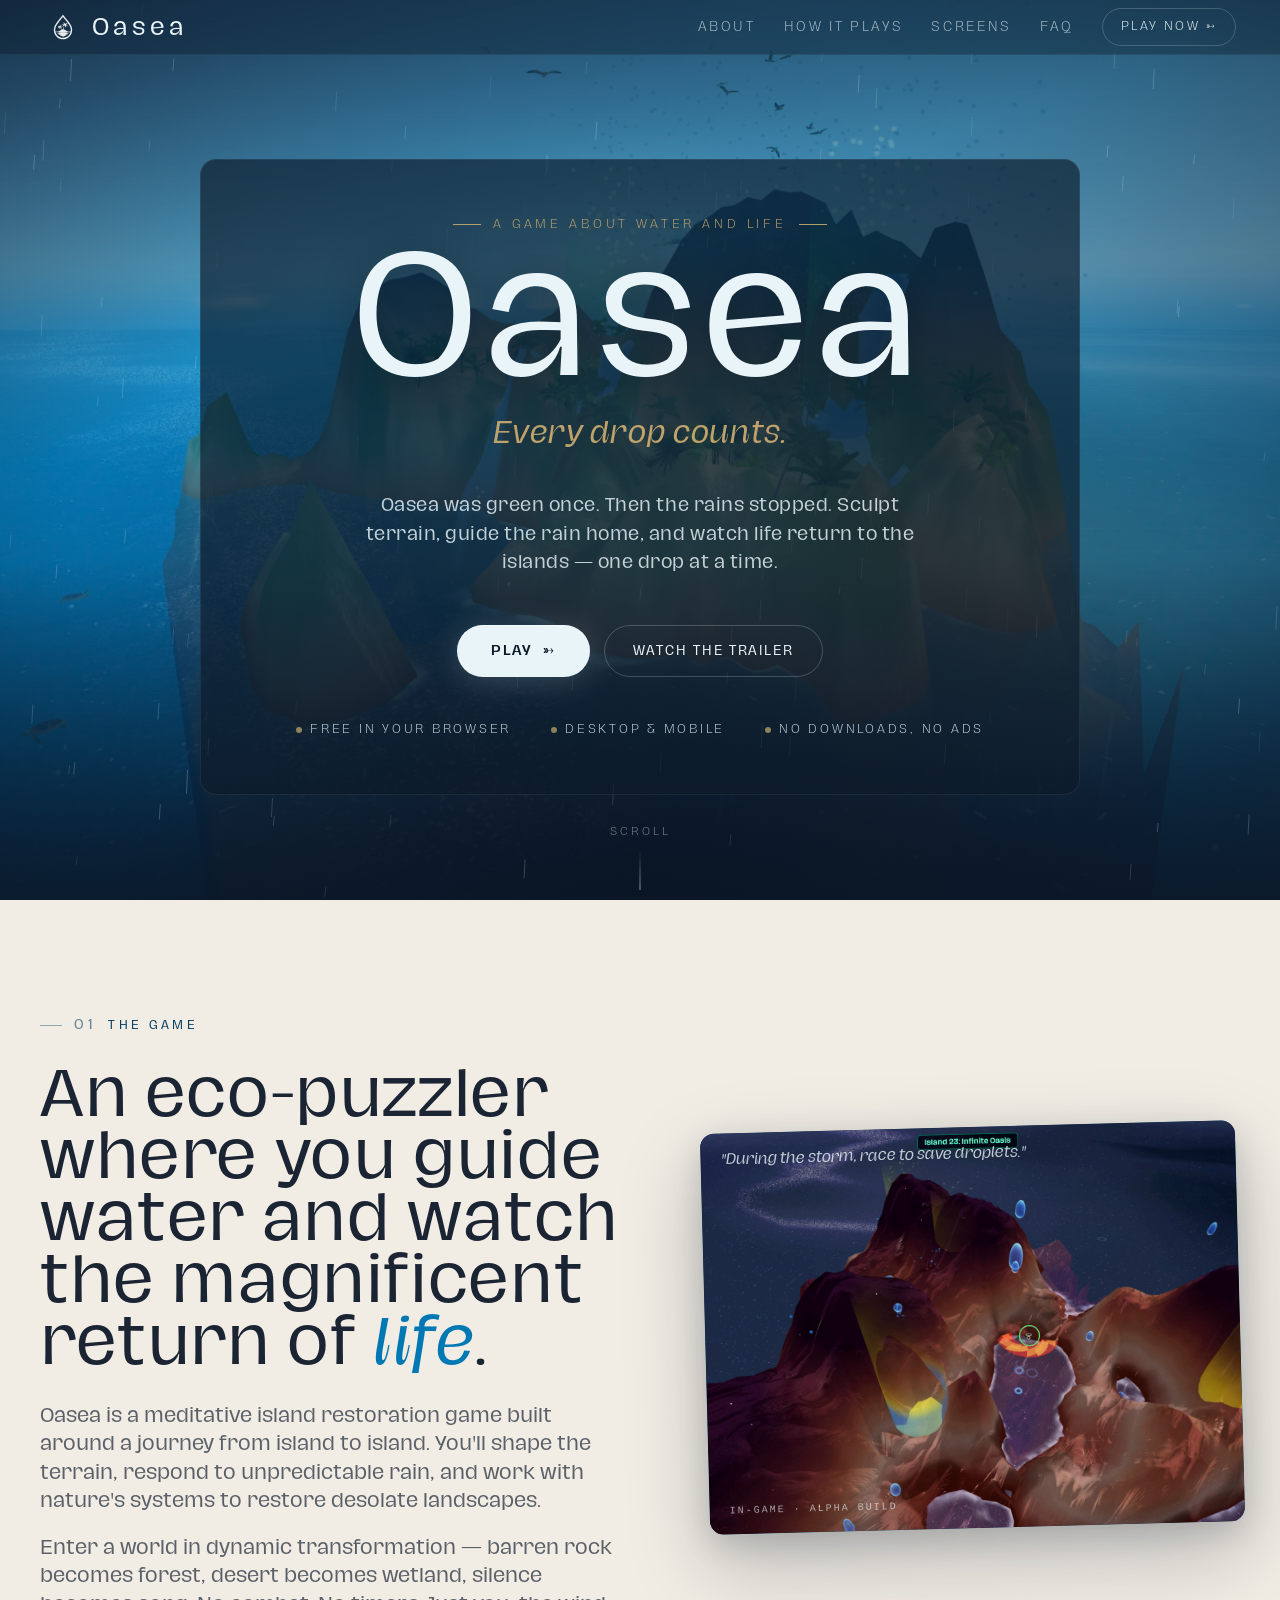
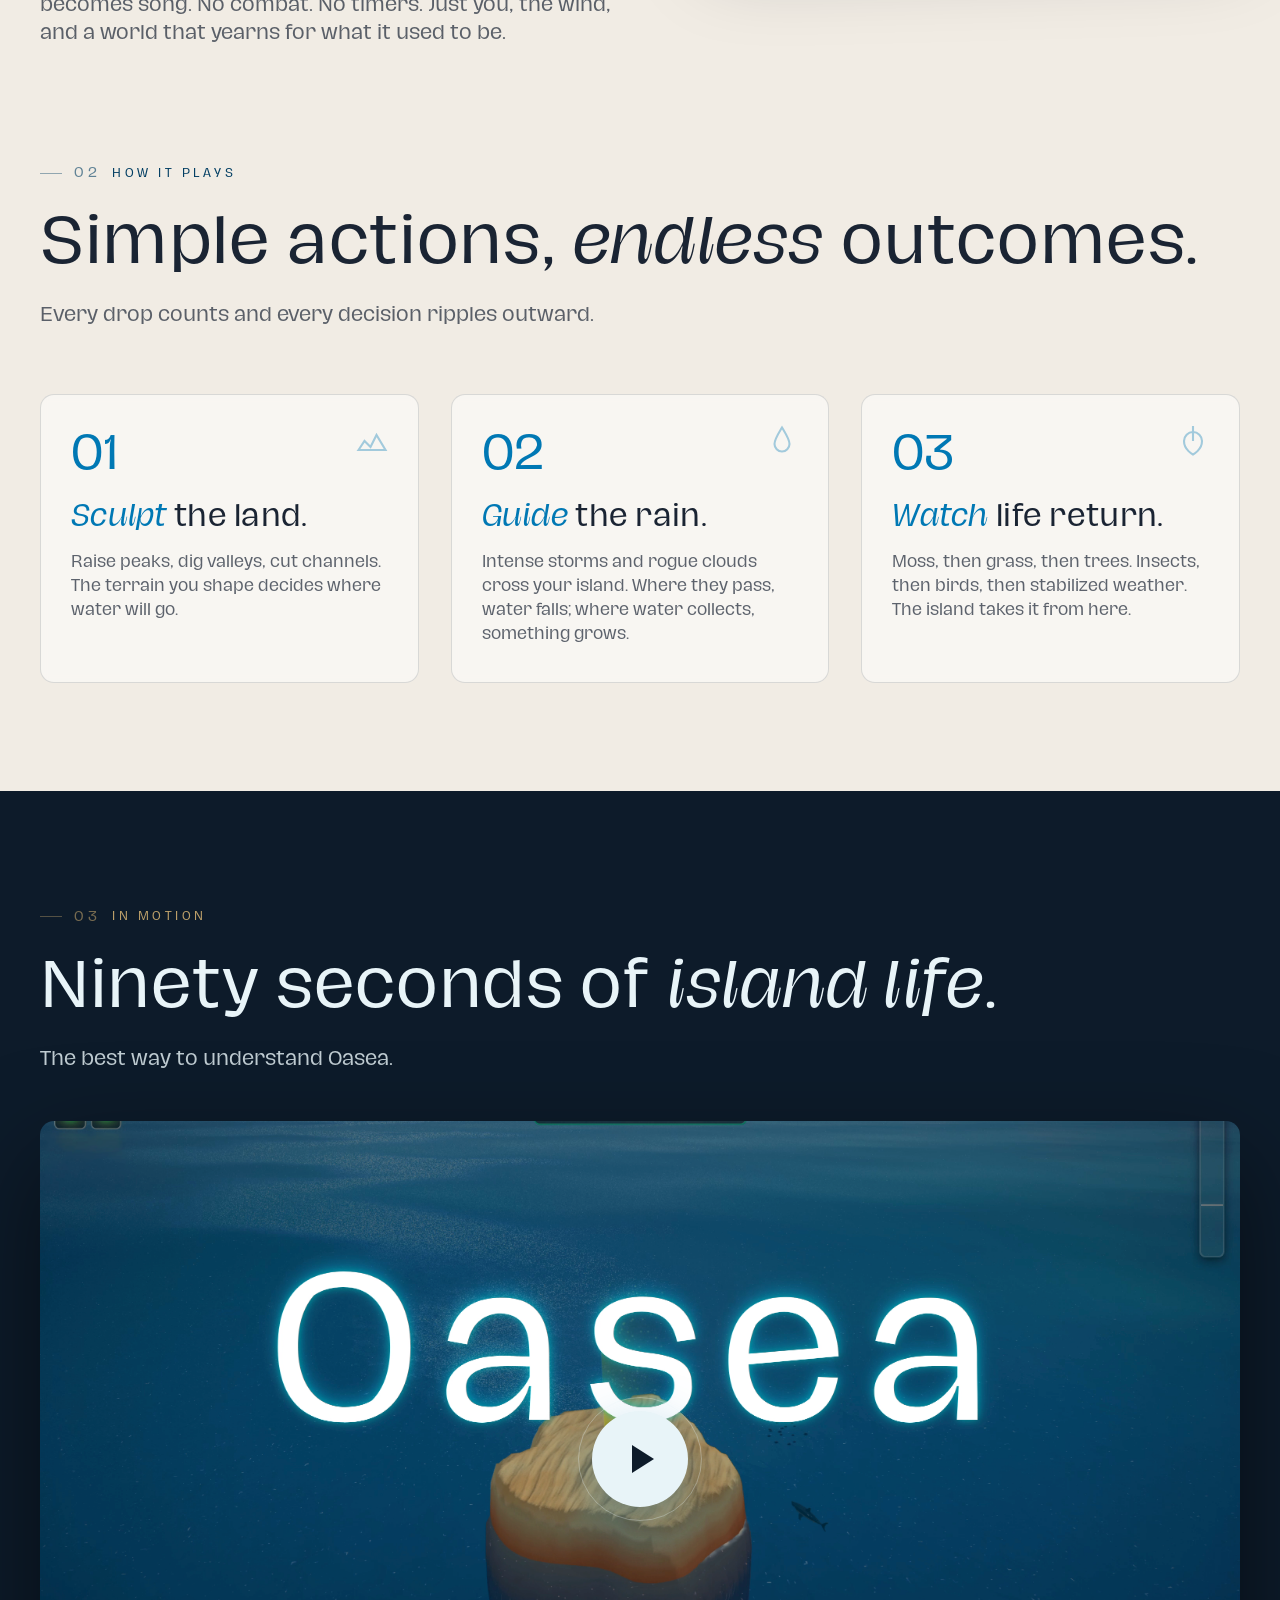
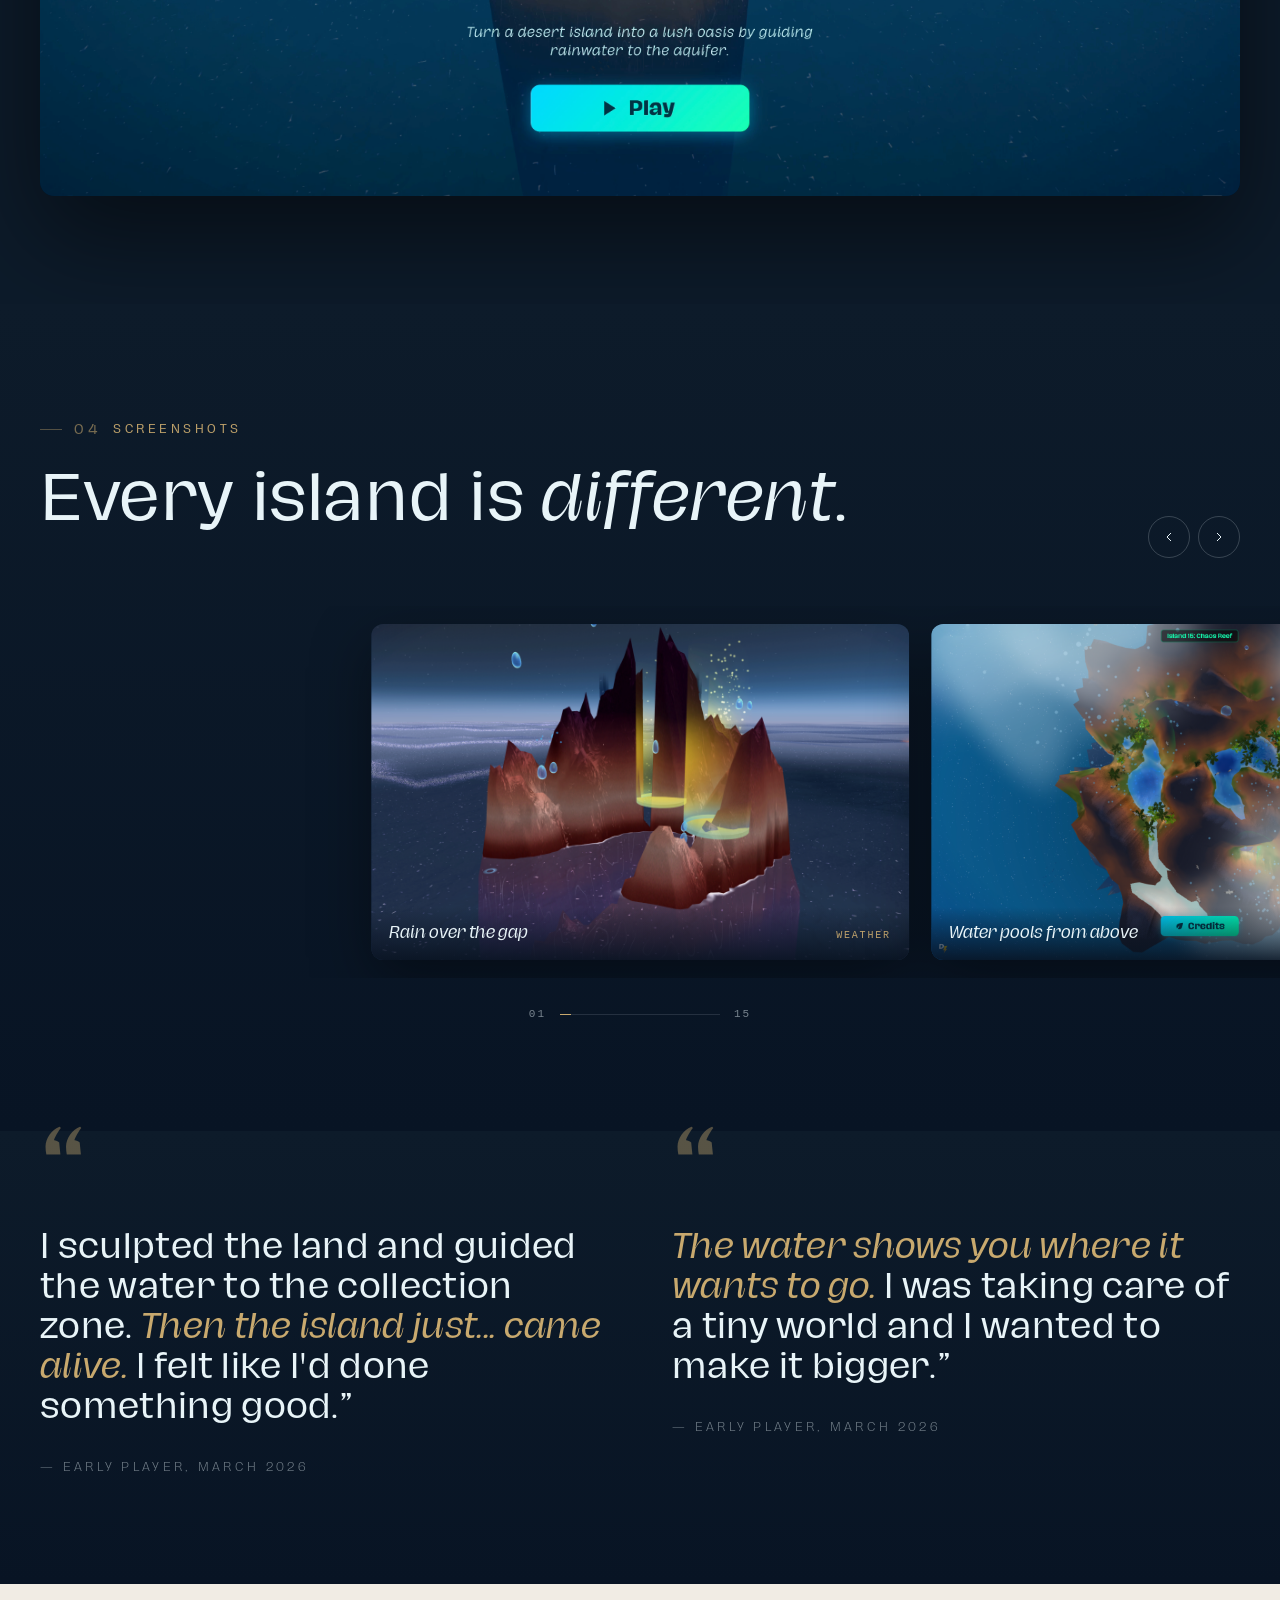
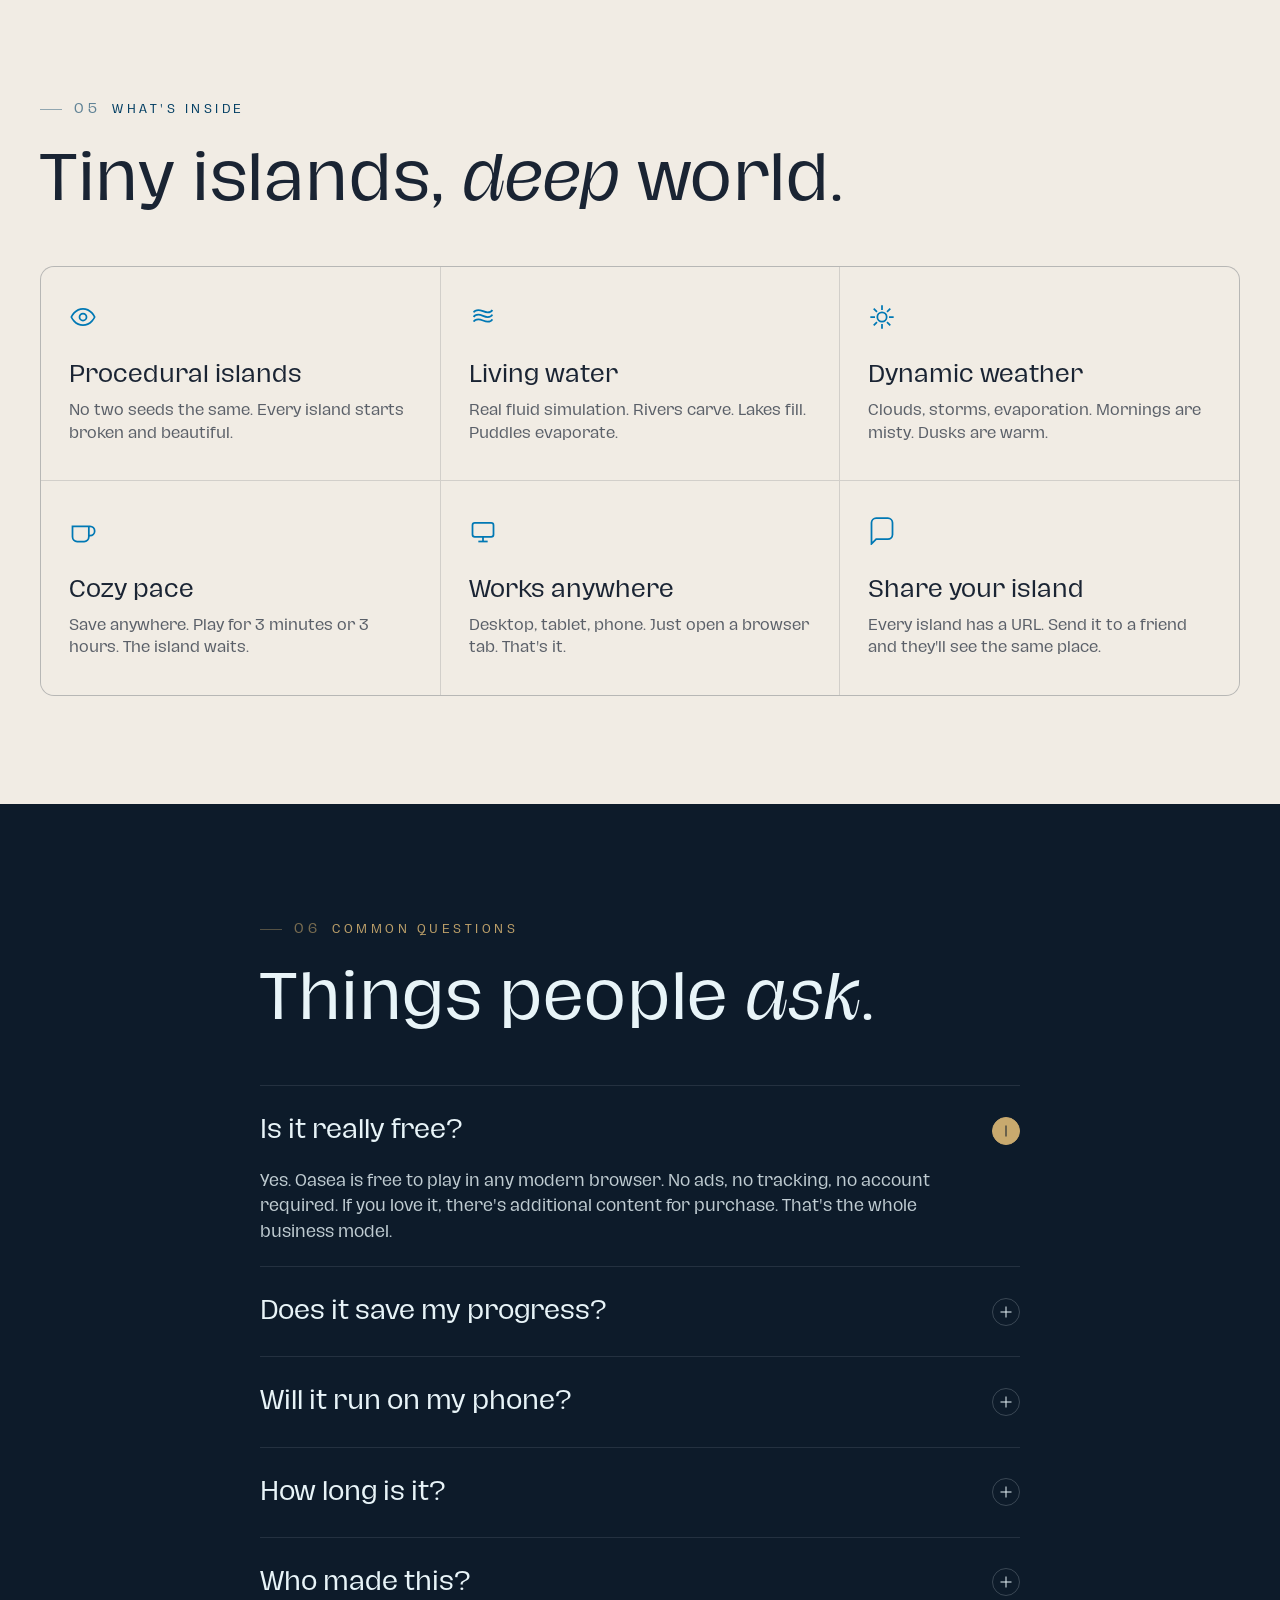
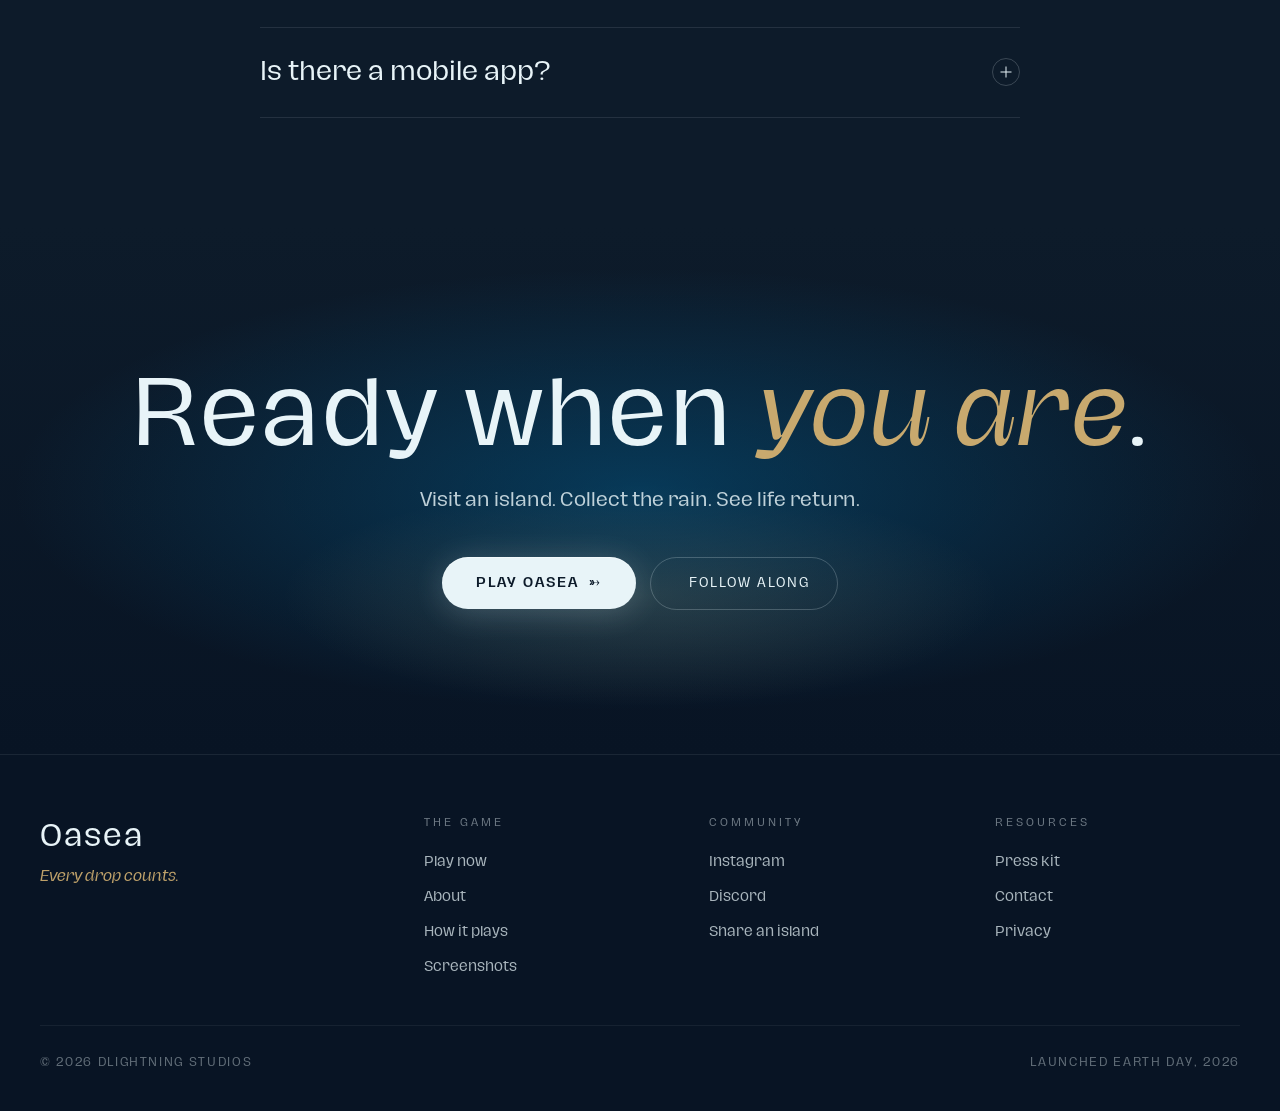
==== commit 24bb2ed2: "the big one" ====
--- a/about.html
+++ b/about.html
@@ -95,19 +95,19 @@
     <div class="loop-grid">
       <div class="loop-card">
         <svg class="loop-icon" viewBox="0 0 24 24" fill="none" stroke="currentColor" stroke-width="1.4" aria-hidden="true"><path d="M3 18l4-6 4 4 4-8 6 10H3z"/></svg>
-        <div class="loop-step">01 <span class="of">of three</span></div>
+        <div class="loop-step">01</div>
         <h3><em>Sculpt</em> the land.</h3>
         <p>Raise peaks, dig valleys, cut channels. The terrain you shape decides where water will go.</p>
       </div>
       <div class="loop-card">
         <svg class="loop-icon" viewBox="0 0 24 24" fill="none" stroke="currentColor" stroke-width="1.4" aria-hidden="true"><path d="M12 3c-3 5-5 8-5 11a5 5 0 0 0 10 0c0-3-2-6-5-11z"/></svg>
-        <div class="loop-step">02 <span class="of">of three</span></div>
+        <div class="loop-step">02</div>
         <h3><em>Guide</em> the rain.</h3>
         <p>Intense storms and rogue clouds cross your island. Where they pass, water falls; where water collects, something grows.</p>
       </div>
       <div class="loop-card">
         <svg class="loop-icon" viewBox="0 0 24 24" fill="none" stroke="currentColor" stroke-width="1.4" aria-hidden="true"><path d="M12 21C12 21 6 18 6 12a6 6 0 0 1 12 0c0 6-6 9-6 9z"/><line x1="12" y1="2" x2="12" y2="12"/></svg>
-        <div class="loop-step">03 <span class="of">of three</span></div>
+        <div class="loop-step">03</div>
         <h3><em>Watch</em> life return.</h3>
         <p>Moss, then grass, then trees. Insects, then birds, then stabilized weather. The island takes it from here.</p>
       </div>
@@ -283,7 +283,7 @@
 <!-- CLOSING / PLAY -->
 <section class="section-night-2 closing" id="play">
   <h2>Ready when <em>you are</em>.</h2>
-  <p>Visit an island. Wait for the rain. See life return.</p>
+  <p>Visit an island. Collect the rain. See life return.</p>
   <div class="cta-row" style="justify-content:center;">
     <a href="/" class="btn-primary">Play Oasea <span class="arrow">→</span></a>
     <a href="https://www.instagram.com/oasea_islands/" class="btn-ghost" target="_blank" rel="noopener">
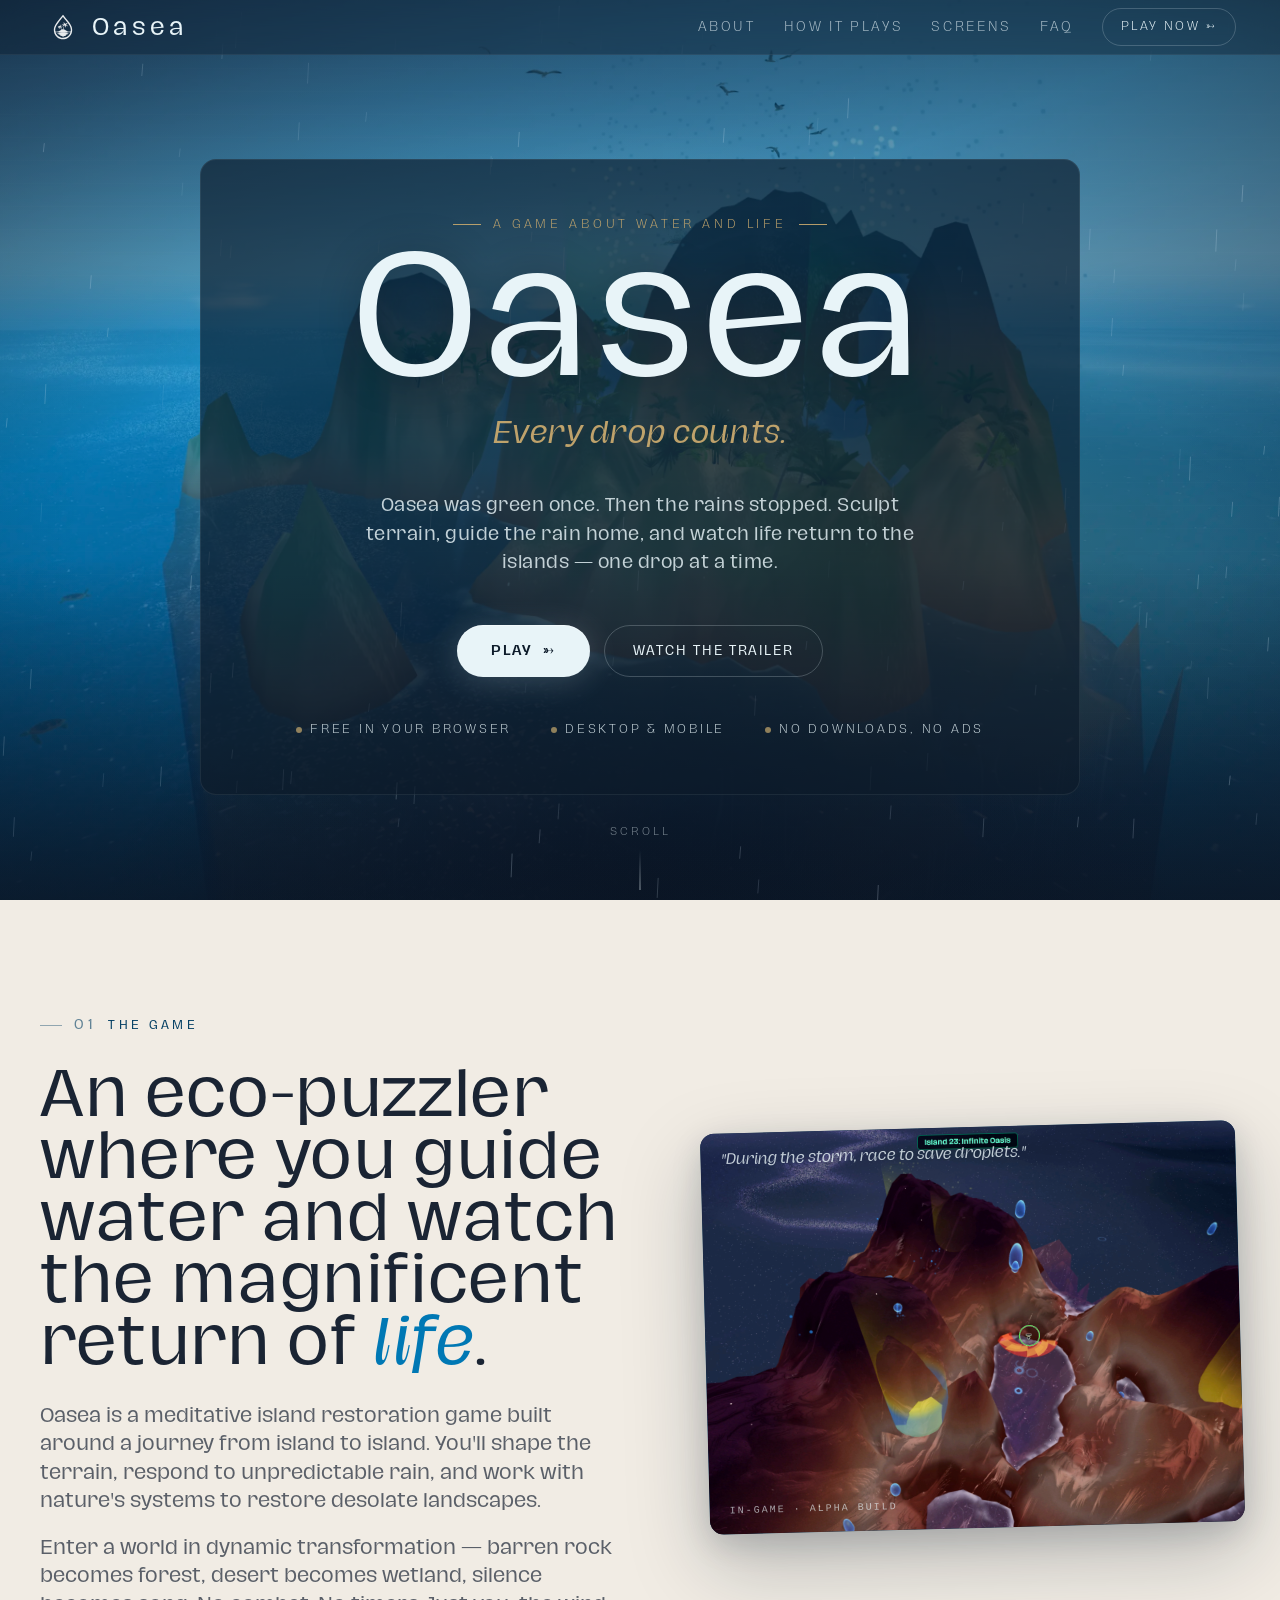
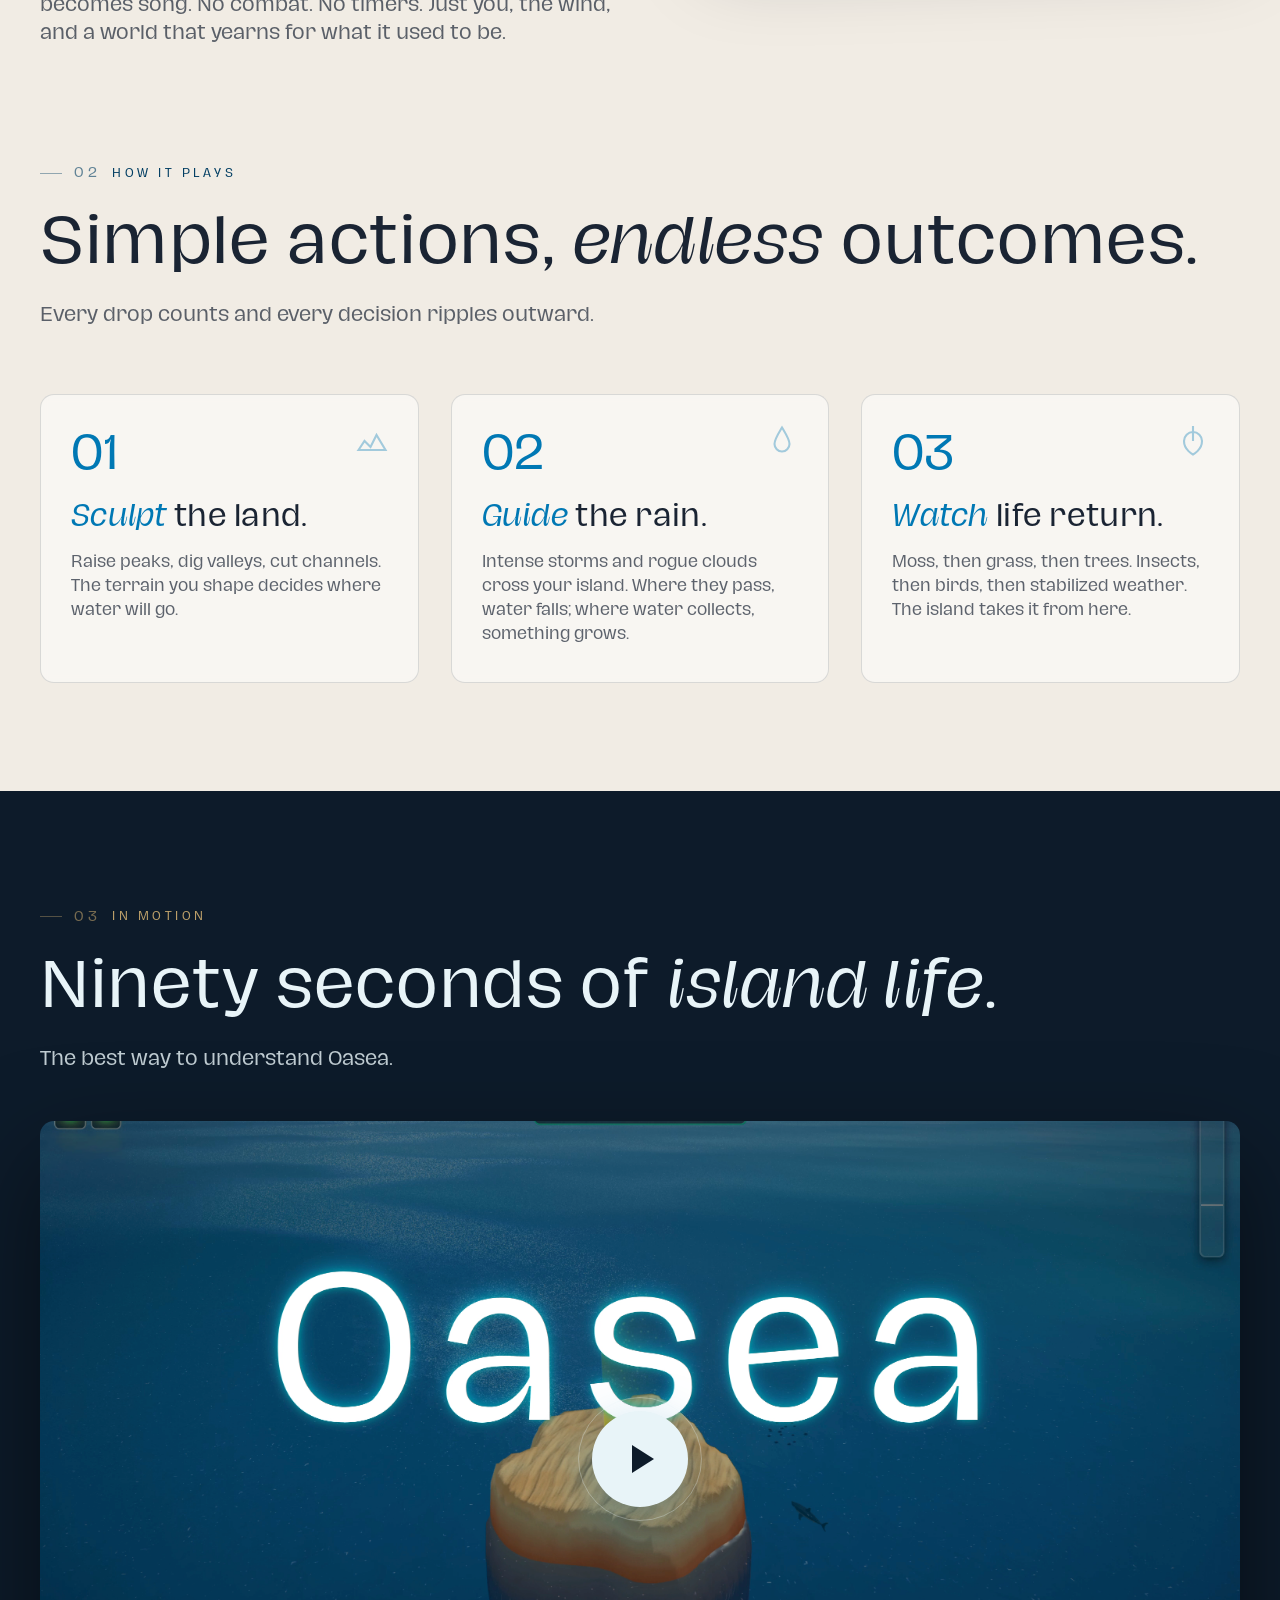
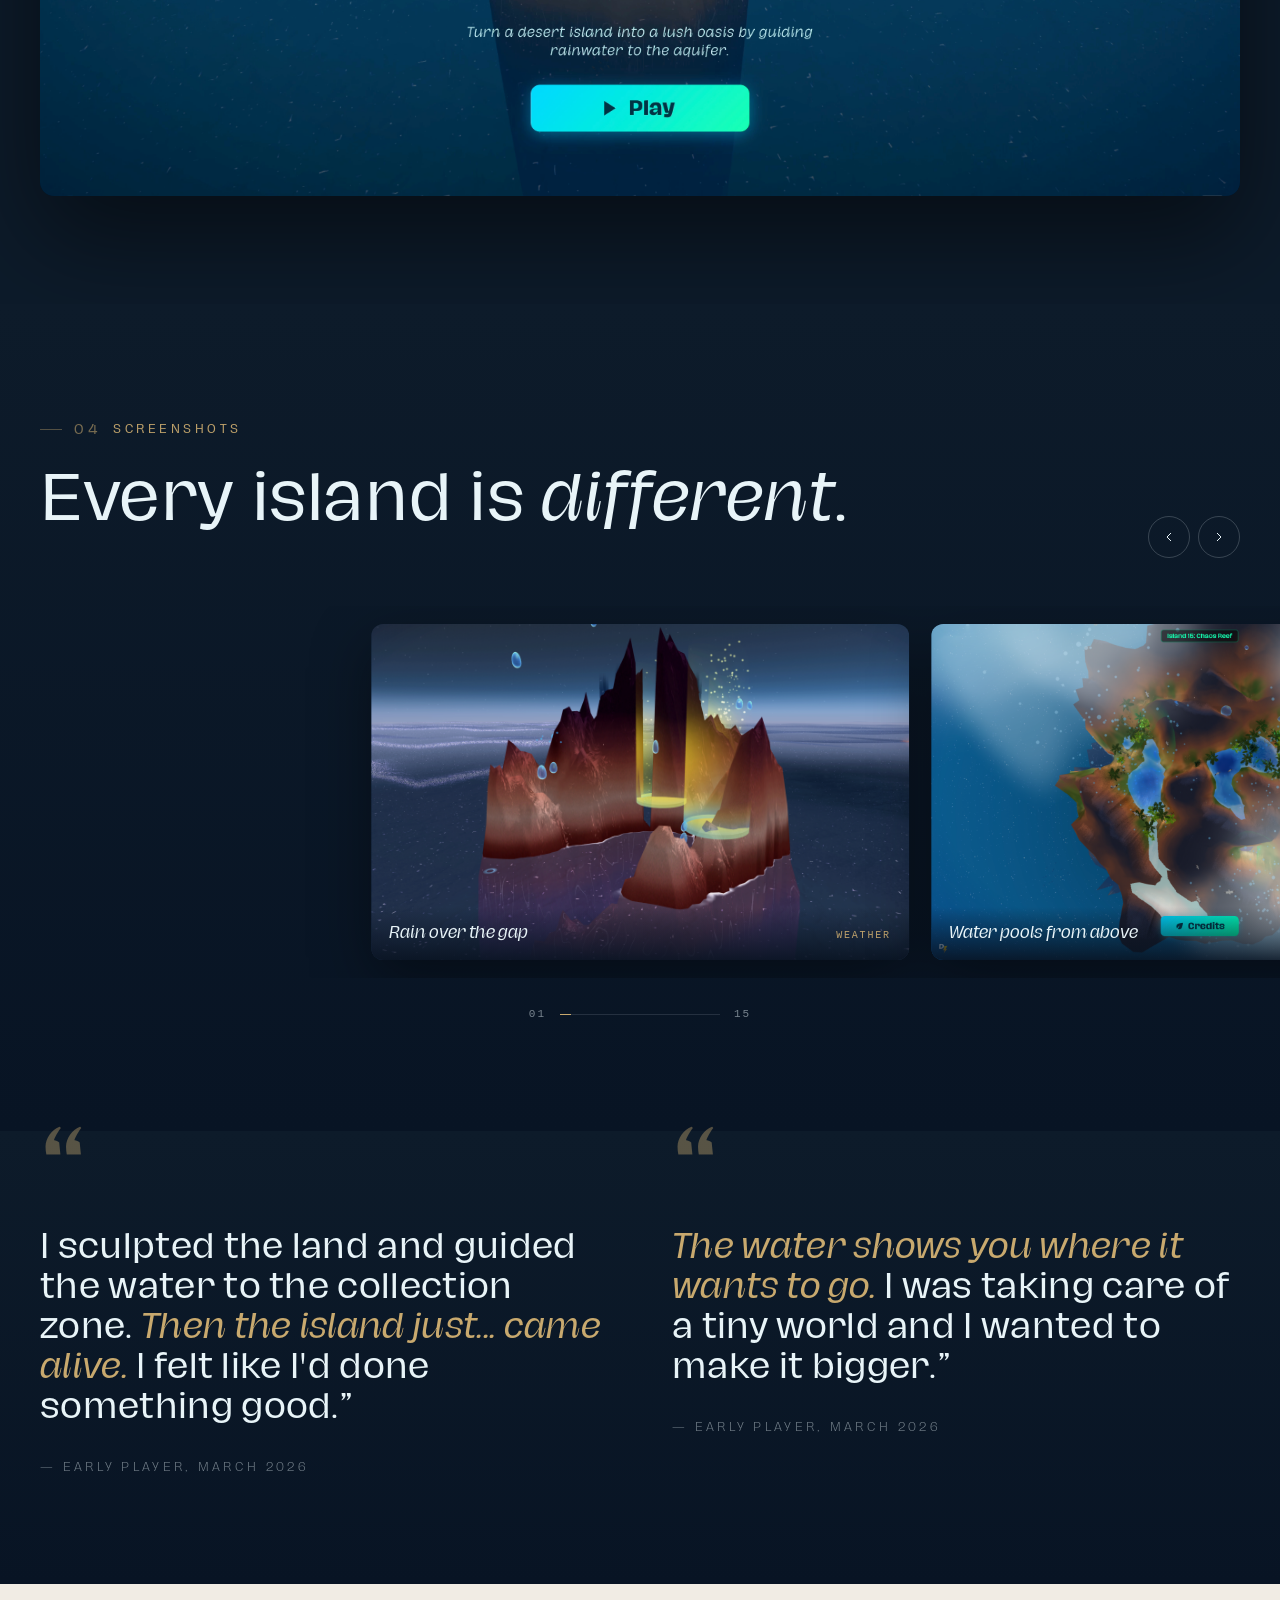
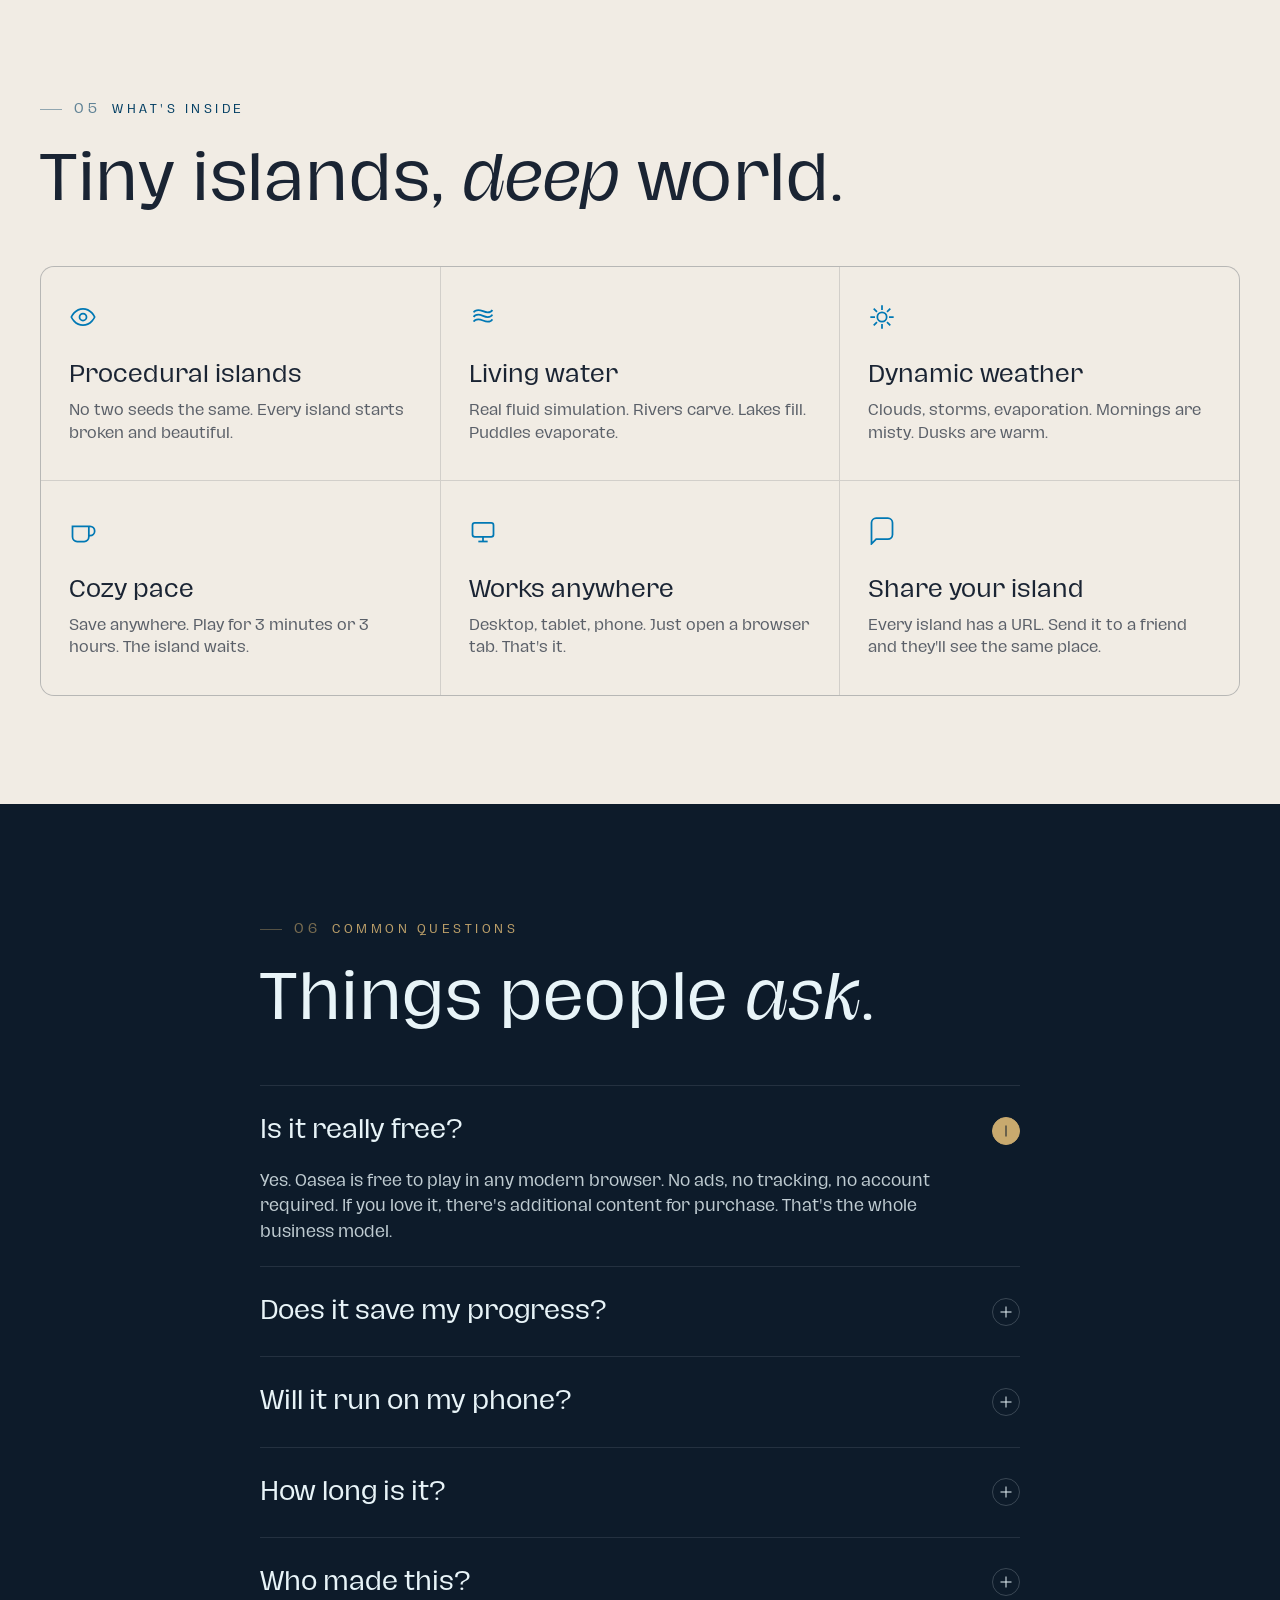
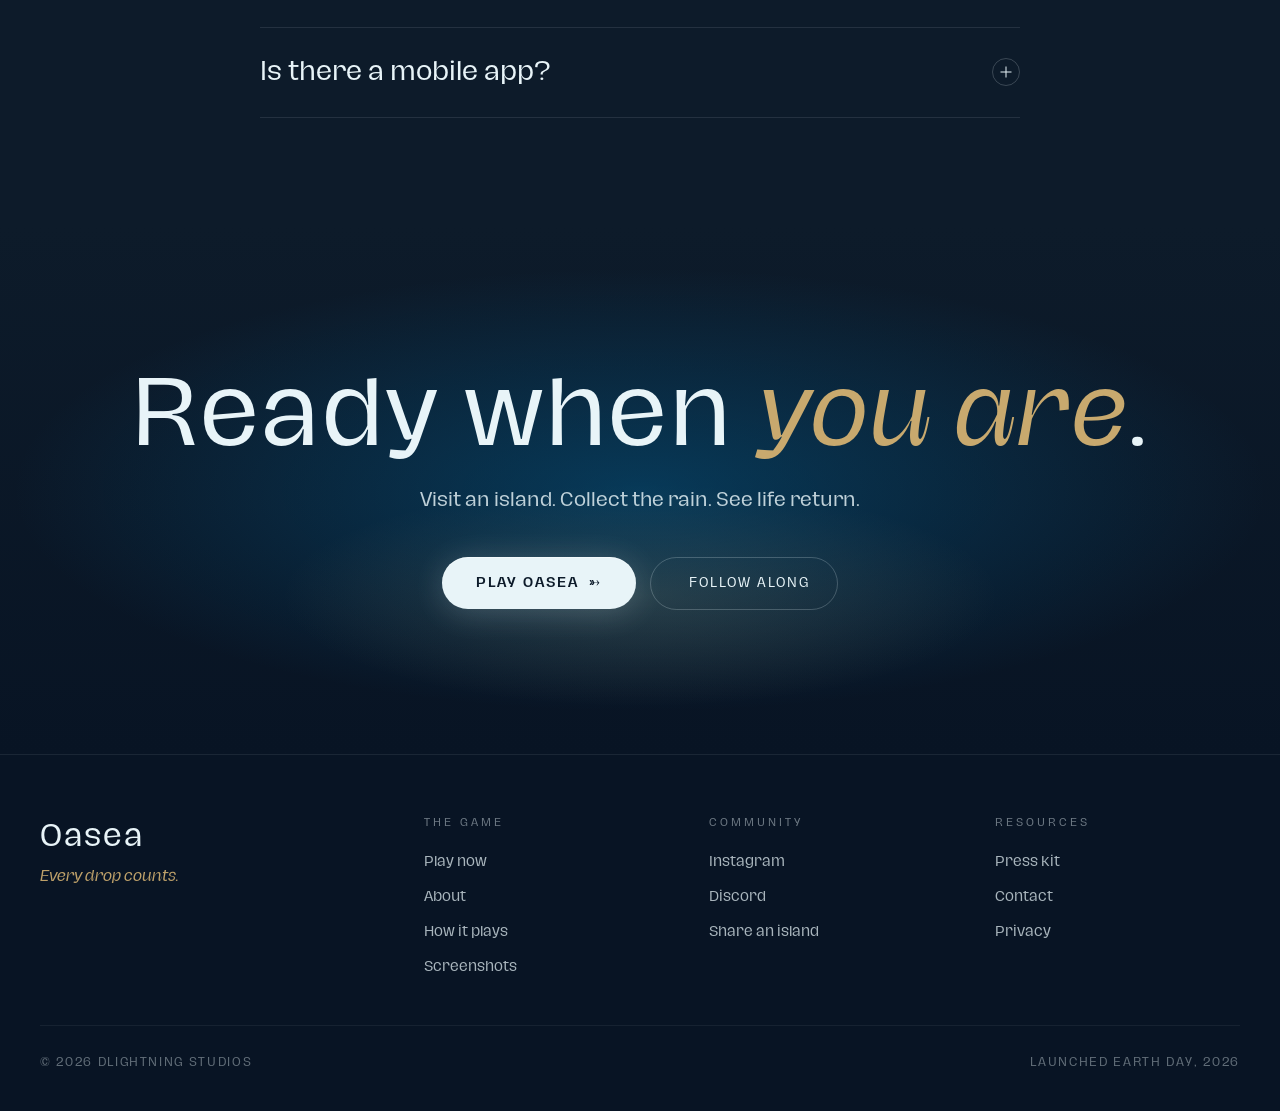
==== commit 42445849: "trailer" ====
--- a/about.html
+++ b/about.html
@@ -610,6 +610,29 @@
   });
 
   /* ==========================================
+     TRAILER — load YouTube iframe on click (facade)
+     ========================================== */
+  const videoWrap = document.querySelector('#trailer .video-wrap');
+  if (videoWrap) {
+    videoWrap.addEventListener('click', () => {
+      if (videoWrap.dataset.loaded) return;
+      videoWrap.dataset.loaded = '1';
+      const iframe = document.createElement('iframe');
+      iframe.src = 'https://www.youtube-nocookie.com/embed/WSjma9XrRtA?autoplay=1&rel=0';
+      iframe.title = 'Oasea trailer';
+      iframe.allow = 'accelerometer; autoplay; clipboard-write; encrypted-media; gyroscope; picture-in-picture; web-share';
+      iframe.allowFullscreen = true;
+      iframe.style.cssText = 'position:absolute;inset:0;width:100%;height:100%;border:0;display:block;';
+      videoWrap.innerHTML = '';
+      videoWrap.appendChild(iframe);
+      videoWrap.style.cursor = 'default';
+      videoWrap.removeAttribute('role');
+      videoWrap.removeAttribute('tabindex');
+      videoWrap.setAttribute('aria-label', 'Oasea trailer');
+    });
+  }
+
+  /* ==========================================
      RAIN CANVAS
      ========================================== */
   const canvas = document.getElementById('rain-canvas');
